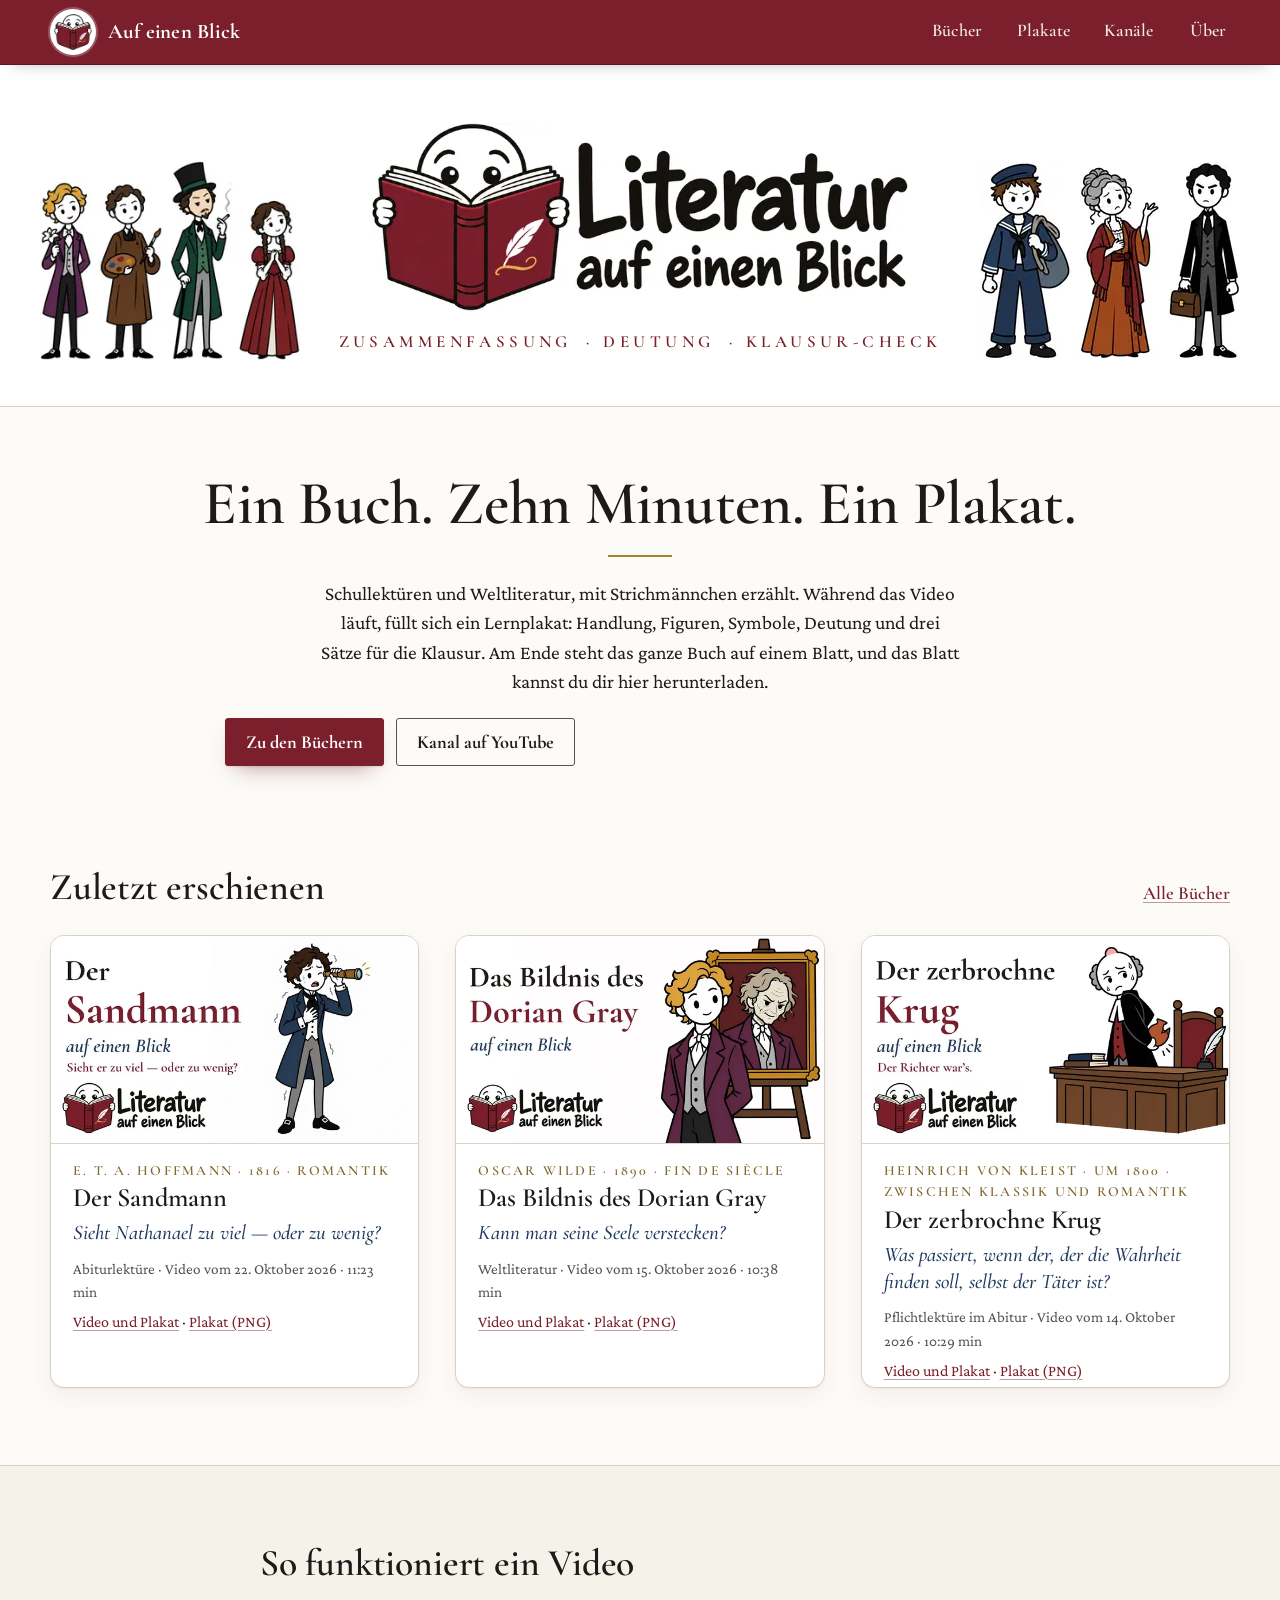
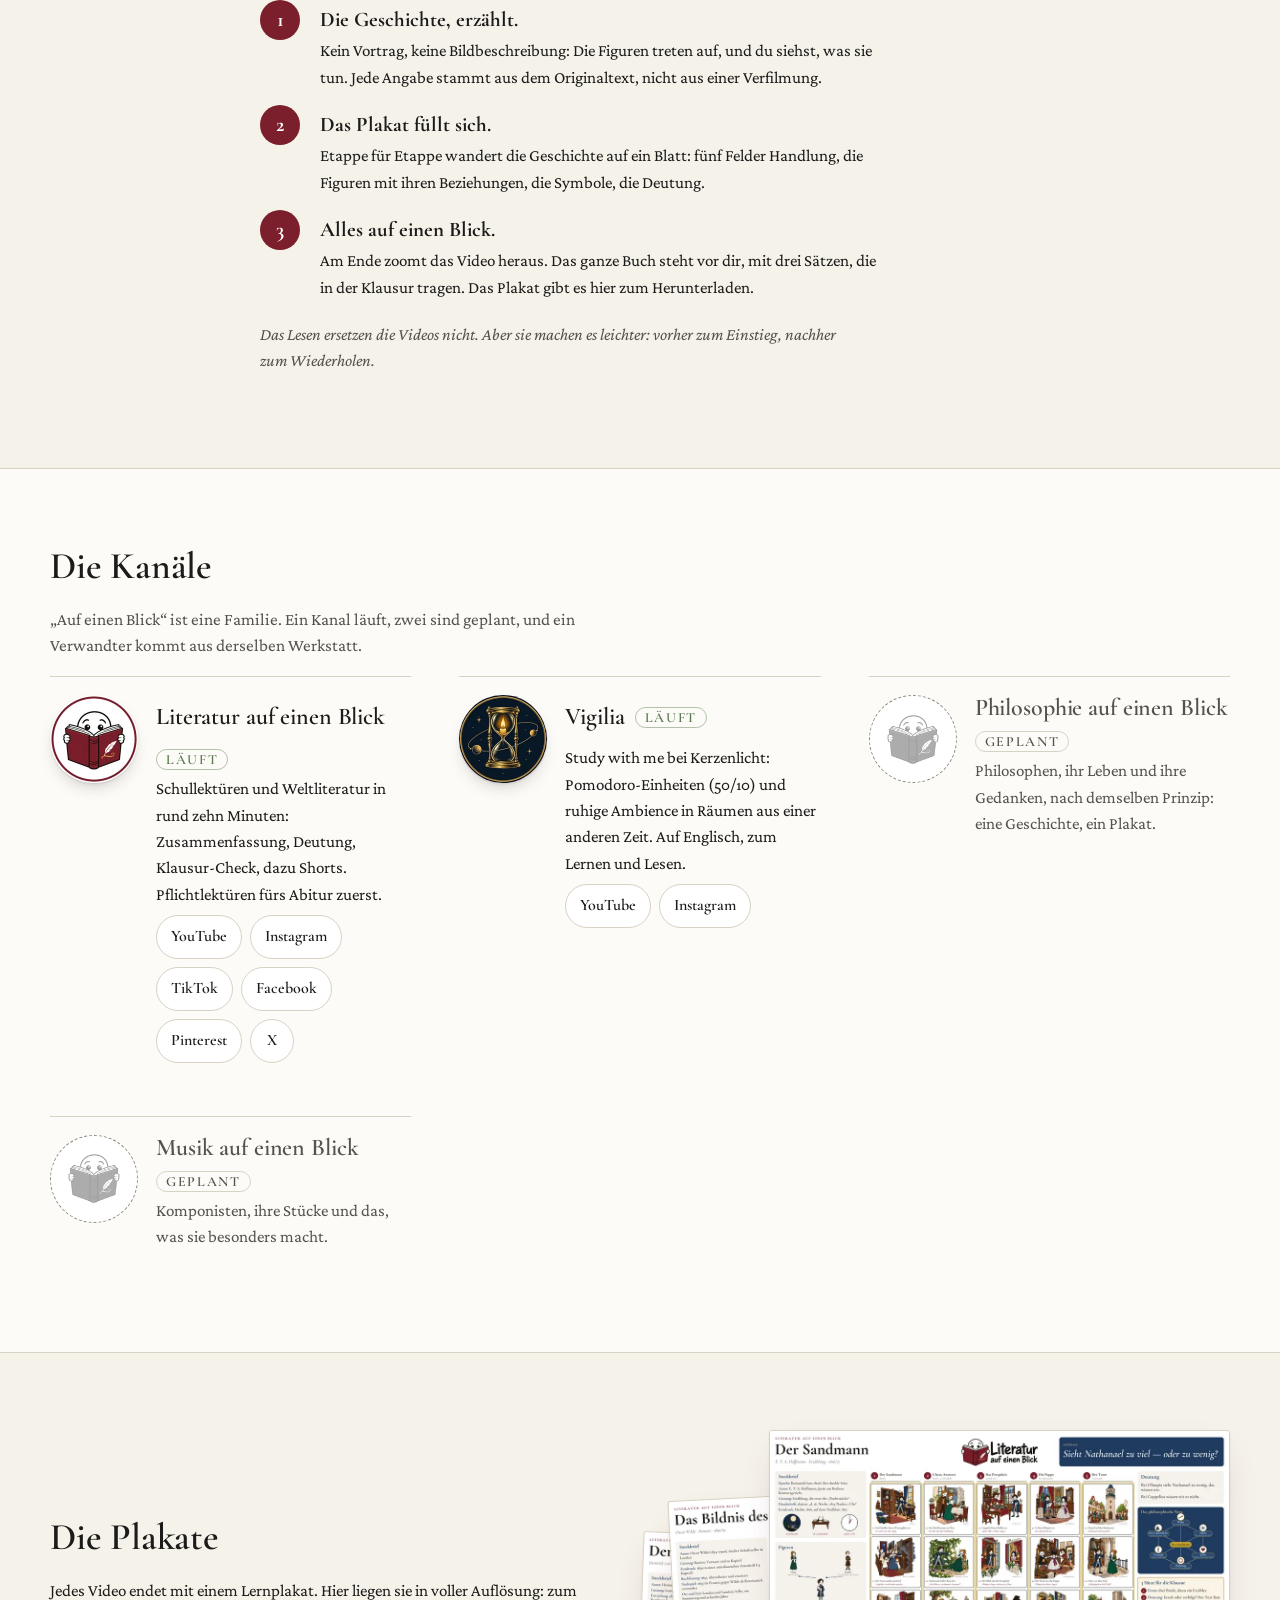
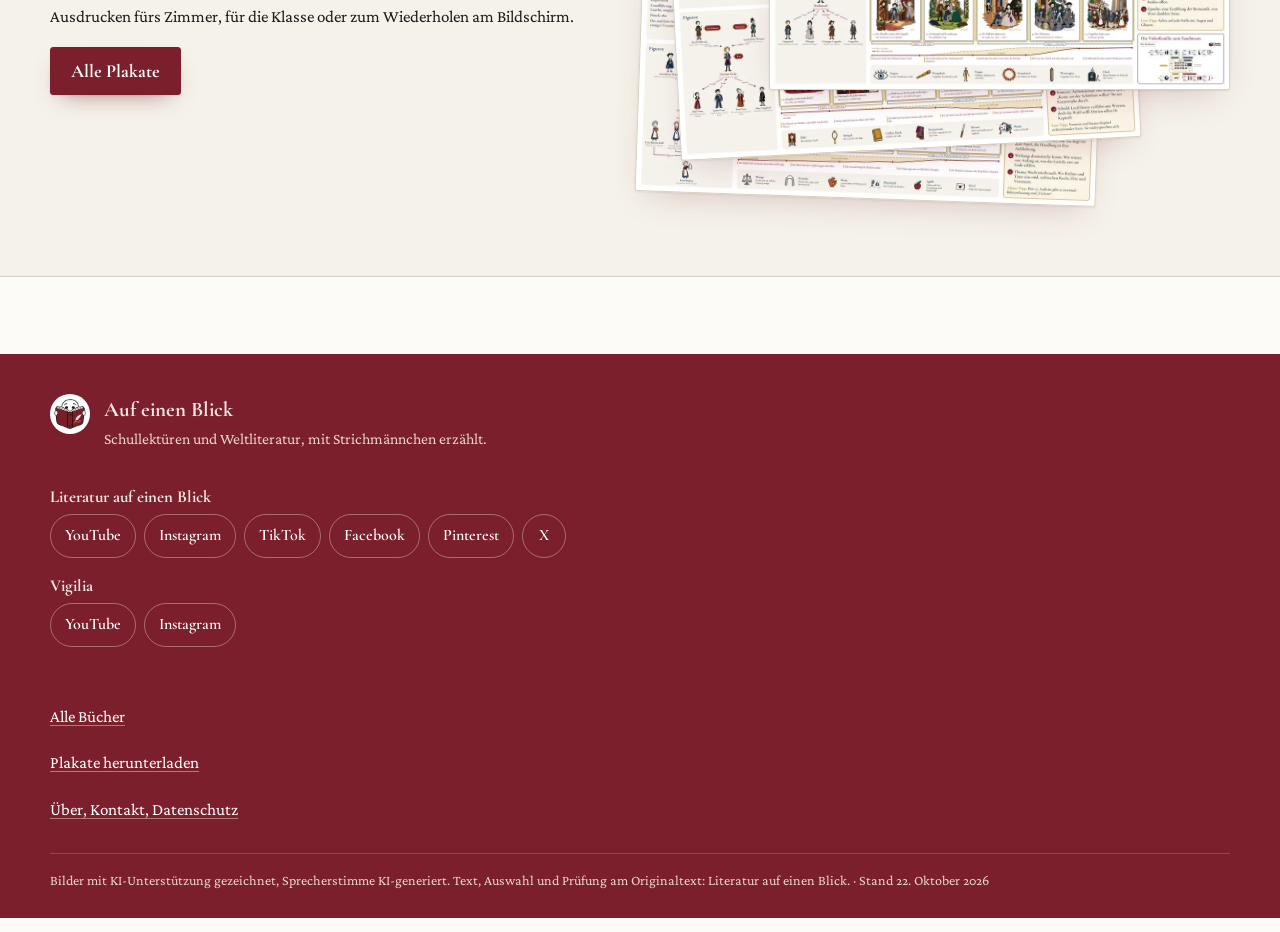
==== index.html @ 92797b98 "Website aktualisiert 28.10.2026 Co-Authored-By: Claude Opus 5.5 <noreply@anthropic.com>" ====
<!doctype html>
<html lang="de">
<head>
<meta charset="utf-8">
<meta name="viewport" content="width=device-width, initial-scale=1">
<title>Auf einen Blick · Schullektüren und Weltliteratur in zehn Minuten</title>
<meta name="description" content="Schullektüren und Weltliteratur in zehn Minuten verstanden: Videos mit Strichmännchen, am Ende ein Lernplakat zum Herunterladen. Literatur auf einen Blick, Vigilia und weitere Kanäle.">
<meta name="color-scheme" content="light">
<meta name="theme-color" content="#7A1F2B">
<meta name="google-site-verification" content="dYZ2hgxdLOQ-NdaXoD5eYEGdxpUDi4HKj_KnLI_vL98">
<meta name="p:domain_verify" content="3f7eaf046e3f26bb8e0d4d03ab0df8d9">
<link rel="canonical" href="https://aufeinenblick-kanal.de/">
<meta property="og:url" content="https://aufeinenblick-kanal.de/">
<meta property="og:type" content="website">
<meta property="og:site_name" content="Auf einen Blick">
<meta property="og:title" content="Auf einen Blick · Schullektüren und Weltliteratur in zehn Minuten">
<meta property="og:description" content="Schullektüren und Weltliteratur in zehn Minuten verstanden: Videos mit Strichmännchen, am Ende ein Lernplakat zum Herunterladen. Literatur auf einen Blick, Vigilia und weitere Kanäle.">
<meta property="og:image" content="https://aufeinenblick-kanal.de/medien/logo.png">
<meta property="og:image:width" content="1200">
<meta property="og:image:height" content="421">
<meta property="og:image:alt" content="Das Zeichen von „Auf einen Blick“">
<meta property="og:locale" content="de_DE">
<meta name="twitter:card" content="summary_large_image">
<link rel="icon" type="image/png" sizes="32x32" href="medien/favicon-32.png">
<link rel="icon" type="image/png" sizes="192x192" href="medien/favicon-192.png">
<link rel="apple-touch-icon" href="medien/apple-touch-icon.png">
<link rel="preload" href="schriften/CormorantGaramond-600.woff" as="font" type="font/woff" crossorigin>
<link rel="preload" href="schriften/CrimsonPro-Regular.woff" as="font" type="font/woff" crossorigin>
<link rel="stylesheet" href="stil.css?v=e8e331c3">
<script type="application/ld+json">{"@context":"https://schema.org","@graph":[{"@type":"Organization","@id":"https://aufeinenblick-kanal.de/#organisation","name":"Auf einen Blick","alternateName":["Literatur auf einen Blick","Vigilia"],"url":"https://aufeinenblick-kanal.de/","logo":{"@type":"ImageObject","url":"https://aufeinenblick-kanal.de/medien/logo.png"},"email":"lordquirinus@gmail.com","sameAs":["https://www.youtube.com/@literaturaufeinenblick","https://www.instagram.com/literaturaufeinenblick/","https://www.tiktok.com/@literaturaufeinenblick","https://www.facebook.com/profile.php?id=61595866234250","https://de.pinterest.com/literaturaufeinenblick/","https://x.com/LitAufEinBlick","https://www.youtube.com/@vigiliastudy","https://www.instagram.com/vigilia_ambience/"]},{"@type":"WebSite","@id":"https://aufeinenblick-kanal.de/#website","url":"https://aufeinenblick-kanal.de/","name":"Auf einen Blick","inLanguage":"de","publisher":{"@id":"https://aufeinenblick-kanal.de/#organisation"}}]}</script>
</head>
<body>
<a class="sprung" href="#inhalt">Zum Inhalt</a>
<header class="kopf">
  <div class="rahmen kopf-innen">
    <a class="marke" href="index.html" aria-label="Auf einen Blick – Startseite">
      <picture><source type="image/webp" srcset="medien/gucker-92.webp"><img src="medien/gucker-92.png" alt="" width="46" height="46"></picture>
      <span>Auf einen Blick</span>
    </a>
    <nav class="nav" aria-label="Hauptnavigation"><a href="literatur/">Bücher</a><a href="plakate/">Plakate</a><a href="index.html#kanaele">Kanäle</a><a href="ueber/">Über</a></nav>
  </div>
</header>
<main id="inhalt">

<section class="held">
  <div class="held-buehne">
    <picture><source type="image/webp" srcset="medien/held-figuren-links-300.webp 300w, medien/held-figuren-links-600.webp 600w" sizes="(max-width: 900px) min(44vw, 200px), min(21vw, 300px)"><img class="held-figuren held-figuren-links" src="medien/held-figuren-links.jpg" alt="" width="707" height="540" loading="lazy" decoding="async" aria-hidden="true"></picture>
    <div class="held-marke">
      <picture><source type="image/webp" srcset="medien/held-logo-520.webp 520w, medien/held-logo-780.webp 780w, medien/held-logo-1040.webp 1040w" sizes="(max-width: 900px) min(calc(100vw - 48px), 440px), min(42vw, 540px)"><img class="held-logo" src="medien/held-logo.jpg" alt="Literatur auf einen Blick: das Zeichen des Kanals, eine Strichfigur hinter einem weinroten Buch, daneben der Schriftzug" width="1200" height="421" fetchpriority="high"></picture>
      <p class="held-leiste"><span>Zusammenfassung <i aria-hidden="true">·</i> Deutung</span> <i class="held-trenner" aria-hidden="true">·</i> <span>Klausur-Check</span></p>
    </div>
    <picture><source type="image/webp" srcset="medien/held-figuren-rechts-260.webp 260w, medien/held-figuren-rechts-520.webp 520w" sizes="(max-width: 900px) min(40vw, 200px), min(18vw, 260px)"><img class="held-figuren held-figuren-rechts" src="medien/held-figuren-rechts.jpg" alt="" width="617" height="468" loading="lazy" decoding="async" aria-hidden="true"></picture>
  </div>
</section>
<section class="held-text rahmen">
  <h1><span>Ein Buch.</span> <span>Zehn Minuten.</span> <span>Ein Plakat.</span></h1>
  <span class="goldlinie" aria-hidden="true"></span>
  <p class="vorspann">Schullektüren und Weltliteratur, mit Strichmännchen erzählt. Während das Video läuft, füllt sich ein Lernplakat: Handlung, Figuren, Symbole, Deutung und drei Sätze für die Klausur. Am Ende steht das ganze Buch auf einem Blatt, und das Blatt kannst du dir hier herunterladen.</p>
  <p class="knoepfe"><a class="knopf" href="literatur/">Zu den Büchern</a><a class="knopf zweit" href="https://www.youtube.com/@literaturaufeinenblick" rel="noopener">Kanal auf YouTube</a></p>
</section>

<section class="abschnitt rahmen" aria-labelledby="neu">
  <div class="abschnitt-kopf"><h2 id="neu">Zuletzt erschienen</h2><a class="mehr" href="literatur/">Alle Bücher</a></div>
  <ul class="werk-liste"><li class="werk-karte">
  <a href="literatur/der-sandmann/" class="werk-bild" tabindex="-1" aria-hidden="true"><picture><source type="image/webp" srcset="medien/der-sandmann/thumbnail-640.webp 640w, medien/der-sandmann/thumbnail-960.webp 960w, medien/der-sandmann/thumbnail-1280.webp 1280w" sizes="(max-width: 700px) calc(100vw - 32px), 360px"><img src="medien/der-sandmann/thumbnail-klein.jpg" alt="" width="640" height="360" loading="lazy" decoding="async"></picture></a>
  <div class="werk-text">
    <p class="werk-autor">E. T. A. Hoffmann · 1816 · Romantik</p>
    <h3><a href="literatur/der-sandmann/">Der Sandmann</a></h3>
    <p class="werk-frage">Sieht Nathanael zu viel — oder zu wenig?</p>
    <p class="werk-meta">Abiturlektüre · Video vom 22. Oktober 2026 · 11:23 min</p>
    <p class="werk-links"><a href="literatur/der-sandmann/">Video und Plakat</a> · <a href="medien/der-sandmann/plakat.png" download>Plakat (PNG)</a></p>
  </div>
</li><li class="werk-karte">
  <a href="literatur/das-bildnis-des-dorian-gray/" class="werk-bild" tabindex="-1" aria-hidden="true"><picture><source type="image/webp" srcset="medien/das-bildnis-des-dorian-gray/thumbnail-640.webp 640w, medien/das-bildnis-des-dorian-gray/thumbnail-960.webp 960w, medien/das-bildnis-des-dorian-gray/thumbnail-1280.webp 1280w" sizes="(max-width: 700px) calc(100vw - 32px), 360px"><img src="medien/das-bildnis-des-dorian-gray/thumbnail-klein.jpg" alt="" width="640" height="360" loading="lazy" decoding="async"></picture></a>
  <div class="werk-text">
    <p class="werk-autor">Oscar Wilde · 1890 · Fin de Siècle</p>
    <h3><a href="literatur/das-bildnis-des-dorian-gray/">Das Bildnis des Dorian Gray</a></h3>
    <p class="werk-frage">Kann man seine Seele verstecken?</p>
    <p class="werk-meta">Weltliteratur · Video vom 15. Oktober 2026 · 10:38 min</p>
    <p class="werk-links"><a href="literatur/das-bildnis-des-dorian-gray/">Video und Plakat</a> · <a href="medien/das-bildnis-des-dorian-gray/plakat.png" download>Plakat (PNG)</a></p>
  </div>
</li><li class="werk-karte">
  <a href="literatur/der-zerbrochne-krug/" class="werk-bild" tabindex="-1" aria-hidden="true"><picture><source type="image/webp" srcset="medien/der-zerbrochne-krug/thumbnail-640.webp 640w, medien/der-zerbrochne-krug/thumbnail-960.webp 960w, medien/der-zerbrochne-krug/thumbnail-1280.webp 1280w" sizes="(max-width: 700px) calc(100vw - 32px), 360px"><img src="medien/der-zerbrochne-krug/thumbnail-klein.jpg" alt="" width="640" height="360" loading="lazy" decoding="async"></picture></a>
  <div class="werk-text">
    <p class="werk-autor">Heinrich von Kleist · um 1800 · zwischen Klassik und Romantik</p>
    <h3><a href="literatur/der-zerbrochne-krug/">Der zerbrochne Krug</a></h3>
    <p class="werk-frage">Was passiert, wenn der, der die Wahrheit finden soll, selbst der Täter ist?</p>
    <p class="werk-meta">Pflichtlektüre im Abitur · Video vom 14. Oktober 2026 · 10:29 min</p>
    <p class="werk-links"><a href="literatur/der-zerbrochne-krug/">Video und Plakat</a> · <a href="medien/der-zerbrochne-krug/plakat.png" download>Plakat (PNG)</a></p>
  </div>
</li></ul>
</section>

<section class="abschnitt abschnitt-ton" aria-labelledby="so">
  <div class="rahmen schmal">
    <h2 id="so">So funktioniert ein Video</h2>
    <ol class="schritte">
      <li><strong>Die Geschichte, erzählt.</strong> Kein Vortrag, keine Bildbeschreibung: Die Figuren treten auf, und du siehst, was sie tun. Jede Angabe stammt aus dem Originaltext, nicht aus einer Verfilmung.</li>
      <li><strong>Das Plakat füllt sich.</strong> Etappe für Etappe wandert die Geschichte auf ein Blatt: fünf Felder Handlung, die Figuren mit ihren Beziehungen, die Symbole, die Deutung.</li>
      <li><strong>Alles auf einen Blick.</strong> Am Ende zoomt das Video heraus. Das ganze Buch steht vor dir, mit drei Sätzen, die in der Klausur tragen. Das Plakat gibt es hier zum Herunterladen.</li>
    </ol>
    <p class="randnotiz">Das Lesen ersetzen die Videos nicht. Aber sie machen es leichter: vorher zum Einstieg, nachher zum Wiederholen.</p>
  </div>
</section>

<section class="abschnitt rahmen" id="kanaele" aria-labelledby="kanaele-h">
  <h2 id="kanaele-h">Die Kanäle</h2>
  <p class="vorspann klein">„Auf einen Blick“ ist eine Familie. Ein Kanal läuft, zwei sind geplant, und ein Verwandter kommt aus derselben Werkstatt.</p>
  <ul class="kanal-liste">
    <li class="kanal">
      <picture><source type="image/webp" srcset="medien/literatur-profil-176.webp"><img src="medien/literatur-profil-176.png" alt="" width="88" height="88" loading="lazy" decoding="async"></picture>
      <div>
        <h3><a href="literatur/">Literatur auf einen Blick</a> <span class="status laeuft">läuft</span></h3>
        <p>Schullektüren und Weltliteratur in rund zehn Minuten: Zusammenfassung, Deutung, Klausur-Check, dazu Shorts. Pflichtlektüren fürs Abitur zuerst.</p>
        <p class="sozial"><a href="https://www.youtube.com/@literaturaufeinenblick" rel="noopener">YouTube</a><a href="https://www.instagram.com/literaturaufeinenblick/" rel="noopener">Instagram</a><a href="https://www.tiktok.com/@literaturaufeinenblick" rel="noopener">TikTok</a><a href="https://www.facebook.com/profile.php?id=61595866234250" rel="noopener">Facebook</a><a href="https://de.pinterest.com/literaturaufeinenblick/" rel="noopener">Pinterest</a><a href="https://x.com/LitAufEinBlick" rel="noopener">X</a></p>
      </div>
    </li>
    <li class="kanal">
      <picture><source type="image/webp" srcset="medien/vigilia-profil-176.webp"><img src="medien/vigilia-profil-176.png" alt="" width="88" height="88" loading="lazy" decoding="async"></picture>
      <div>
        <h3><a href="https://www.youtube.com/@vigiliastudy" rel="noopener">Vigilia</a> <span class="status laeuft">läuft</span></h3>
        <p>Study with me bei Kerzenlicht: Pomodoro-Einheiten (50/10) und ruhige Ambience in Räumen aus einer anderen Zeit. Auf Englisch, zum Lernen und Lesen.</p>
        <p class="sozial"><a href="https://www.youtube.com/@vigiliastudy" rel="noopener">YouTube</a><a href="https://www.instagram.com/vigilia_ambience/" rel="noopener">Instagram</a></p>
      </div>
    </li>
    <li class="kanal geplant">
      <span class="platzhalter" aria-hidden="true"><picture><source type="image/webp" srcset="medien/gucker-92.webp"><img src="medien/gucker-92.png" alt="" width="88" height="88" loading="lazy" decoding="async"></picture></span>
      <div>
        <h3>Philosophie auf einen Blick <span class="status">geplant</span></h3>
        <p>Philosophen, ihr Leben und ihre Gedanken, nach demselben Prinzip: eine Geschichte, ein Plakat.</p>
      </div>
    </li>
    <li class="kanal geplant">
      <span class="platzhalter" aria-hidden="true"><picture><source type="image/webp" srcset="medien/gucker-92.webp"><img src="medien/gucker-92.png" alt="" width="88" height="88" loading="lazy" decoding="async"></picture></span>
      <div>
        <h3>Musik auf einen Blick <span class="status">geplant</span></h3>
        <p>Komponisten, ihre Stücke und das, was sie besonders macht.</p>
      </div>
    </li>
  </ul>
</section>

<section class="abschnitt abschnitt-ton" aria-labelledby="plakate-h">
  <div class="rahmen plakat-teaser">
    <div>
      <h2 id="plakate-h">Die Plakate</h2>
      <p>Jedes Video endet mit einem Lernplakat. Hier liegen sie in voller Auflösung: zum Ausdrucken fürs Zimmer, für die Klasse oder zum Wiederholen am Bildschirm.</p>
      <p><a class="knopf" href="plakate/">Alle Plakate</a></p>
    </div>
    <a href="plakate/" class="plakat-stapel" aria-hidden="true" tabindex="-1"><picture><source type="image/webp" srcset="medien/der-sandmann/plakat-960.webp 960w, medien/der-sandmann/plakat-1400.webp 1400w, medien/der-sandmann/plakat-2000.webp 2000w" sizes="(max-width: 900px) 70vw, 440px"><img src="medien/der-sandmann/plakat-klein.jpg" alt="" width="960" height="540" loading="lazy" decoding="async"></picture><picture><source type="image/webp" srcset="medien/das-bildnis-des-dorian-gray/plakat-960.webp 960w, medien/das-bildnis-des-dorian-gray/plakat-1400.webp 1400w, medien/das-bildnis-des-dorian-gray/plakat-2000.webp 2000w" sizes="(max-width: 900px) 70vw, 440px"><img src="medien/das-bildnis-des-dorian-gray/plakat-klein.jpg" alt="" width="960" height="540" loading="lazy" decoding="async"></picture><picture><source type="image/webp" srcset="medien/der-zerbrochne-krug/plakat-960.webp 960w, medien/der-zerbrochne-krug/plakat-1400.webp 1400w, medien/der-zerbrochne-krug/plakat-2000.webp 2000w" sizes="(max-width: 900px) 70vw, 440px"><img src="medien/der-zerbrochne-krug/plakat-klein.jpg" alt="" width="960" height="540" loading="lazy" decoding="async"></picture></a>
  </div>
</section>

</main>
<footer class="fuss">
  <div class="rahmen fuss-innen">
    <div class="fuss-marke">
      <picture><source type="image/webp" srcset="medien/gucker-92.webp"><img src="medien/gucker-92.png" alt="" width="40" height="40" loading="lazy" decoding="async"></picture>
      <div><strong>Auf einen Blick</strong><br><span>Schullektüren und Weltliteratur, mit Strichmännchen erzählt.</span></div>
    </div>
    <div class="fuss-sozial">
      <p class="fuss-titel">Literatur auf einen Blick</p><p class="sozial hell"><a href="https://www.youtube.com/@literaturaufeinenblick" rel="noopener">YouTube</a><a href="https://www.instagram.com/literaturaufeinenblick/" rel="noopener">Instagram</a><a href="https://www.tiktok.com/@literaturaufeinenblick" rel="noopener">TikTok</a><a href="https://www.facebook.com/profile.php?id=61595866234250" rel="noopener">Facebook</a><a href="https://de.pinterest.com/literaturaufeinenblick/" rel="noopener">Pinterest</a><a href="https://x.com/LitAufEinBlick" rel="noopener">X</a></p>
      <p class="fuss-titel">Vigilia</p><p class="sozial hell"><a href="https://www.youtube.com/@vigiliastudy" rel="noopener">YouTube</a><a href="https://www.instagram.com/vigilia_ambience/" rel="noopener">Instagram</a></p>
    </div>
    <ul class="fuss-links">
      <li><a href="literatur/">Alle Bücher</a></li>
      <li><a href="plakate/">Plakate herunterladen</a></li>
      <li><a href="ueber/">Über, Kontakt, Datenschutz</a></li>
    </ul>
  </div>
  <p class="rahmen fuss-zeile">Bilder mit KI-Unterstützung gezeichnet, Sprecherstimme KI-generiert. Text, Auswahl und Prüfung am Originaltext: Literatur auf einen Blick. · Stand 22. Oktober 2026</p>
</footer>
<script src="seite.js?v=51c5c749" defer></script>
</body>
</html>
---- stil.css ----
/* Auf einen Blick — Stylesheet
   Farbtoken „Regnum“ (00 Designsystem C+L §2) + Markenfarben der Kanalfamilie.
   Handwerk: Kicker in gesperrten Versalien über dem Titel, EINE kurze Goldlinie je Seite,
   keine Vollrahmen, Weißbühne wie auf den Plakaten. Hell, bewusst ohne Dunkelmodus. */

@font-face{font-family:"Cormorant";src:url("schriften/CormorantGaramond-500.woff") format("woff");font-weight:500;font-style:normal;font-display:swap}
@font-face{font-family:"Cormorant";src:url("schriften/CormorantGaramond-600.woff") format("woff");font-weight:600;font-style:normal;font-display:swap}
@font-face{font-family:"Cormorant";src:url("schriften/CormorantGaramond-700.woff") format("woff");font-weight:700;font-style:normal;font-display:swap}
@font-face{font-family:"Cormorant";src:url("schriften/CormorantGaramond-Italic-500.woff") format("woff");font-weight:500;font-style:italic;font-display:swap}
@font-face{font-family:"Cormorant";src:url("schriften/CormorantGaramond-Italic-600.woff") format("woff");font-weight:600;font-style:italic;font-display:swap}
@font-face{font-family:"Crimson";src:url("schriften/CrimsonPro-Regular.woff") format("woff");font-weight:400;font-style:normal;font-display:swap}
@font-face{font-family:"Crimson";src:url("schriften/CrimsonPro-Italic.woff") format("woff");font-weight:400;font-style:italic;font-display:swap}
@font-face{font-family:"Crimson";src:url("schriften/CrimsonPro-Bold.woff") format("woff");font-weight:700;font-style:normal;font-display:swap}

:root{
  --weiss:#FCFBF8; --altweiss:#F5F2EA; --papier:#FFFFFF;
  --tinte:#1C1B19; --tinte2:#55524C; --linie:#D8D2C4; --silber:#8E887C;
  --weinrot:#7A1F2B; --blutrot:#8A1220; --gold:#A6851F; --gold-hell:#C9A227; --navy:#1F3A5F; --gruen:#5A7A4D;
  /* Gold als Schrift: #A6851F erreicht auf Weiß nur 3,4:1. #80692D ist der Ursprungston aus dem Designsystem (§2, „aufgehellt aus 80692D“) und hält 5,1:1. */
  --gold-schrift:#80692D;
  --fuss-text:#F3E9E4; --fuss-leise:#E8D5CF;
  --display:"Cormorant","Cormorant Garamond",Garamond,"Times New Roman",serif;
  --text:"Crimson","Crimson Pro",Georgia,"Times New Roman",serif;
  --rahmen:1180px; --schmal:760px; --rand:clamp(16px,4vw,40px);
  --schatten:0 1px 2px rgba(28,27,25,.08),0 14px 34px -14px rgba(122,31,43,.25);
  --uebergang:220ms cubic-bezier(.2,.8,.2,1);
  /* Karten wie in der Lektüre-App (Radius 14, Schatten mit Weinrot-Hauch) */
  --r:14px;
  --karte-schatten:0 1px 2px rgba(28,27,25,.06),0 8px 22px rgba(138,18,32,.06);
  --karte-schatten-hoch:0 2px 4px rgba(28,27,25,.07),0 14px 30px rgba(138,18,32,.11);
}
*{box-sizing:border-box}
html{color-scheme:light;scroll-behavior:smooth;-webkit-text-size-adjust:100%}
[id]{scroll-margin-top:80px} /* Sprungziele nicht unter dem klebenden Kopf */
body{margin:0;background:var(--weiss);color:var(--tinte);font:400 1.0625rem/1.55 var(--text);font-feature-settings:"kern","liga","onum";}
img{max-width:100%;height:auto;display:block}
picture{display:block}
a{color:var(--weinrot);text-decoration:underline;text-decoration-thickness:1px;text-underline-offset:3px;text-decoration-color:color-mix(in srgb,var(--weinrot) 45%,transparent);transition:color var(--uebergang),text-decoration-color var(--uebergang)}
a:hover{color:var(--blutrot);text-decoration-color:var(--gold)}
::selection{background:color-mix(in srgb,var(--gold) 35%,white);color:var(--tinte)}
:focus-visible{outline:2px solid var(--gold);outline-offset:3px;border-radius:2px}
.sprung{position:absolute;left:-999px;top:8px;background:var(--weinrot);color:#fff;padding:8px 12px;z-index:50}
.sprung:focus{left:8px}

h1,h2,h3{font-family:var(--display);font-weight:600;line-height:1.08;margin:0;color:var(--tinte);text-wrap:balance;letter-spacing:-.005em}
h1{font-size:clamp(2.5rem,1.6rem + 4vw,4.6rem);font-weight:600}
h2{font-size:clamp(1.7rem,1.3rem + 1.4vw,2.35rem);margin:0 0 .55em}
h3{font-size:1.45rem}
p{margin:0 0 1em;max-width:70ch}
strong{font-weight:700}
small{font-size:.85em}

.rahmen{width:min(100% - 2*var(--rand),var(--rahmen));margin-inline:auto}
.rahmen.schmal,.schmal{width:min(100% - 2*var(--rand),var(--schmal))}
.abschnitt{padding:clamp(40px,6vw,84px) 0}
.abschnitt-ton{background:var(--altweiss);border-top:1px solid var(--linie);border-bottom:1px solid var(--linie)}
.abschnitt-ton + .abschnitt-ton{border-top:0}
.abschnitt-kopf{display:flex;align-items:baseline;justify-content:space-between;gap:20px;flex-wrap:wrap}
.abschnitt-kopf h2{margin-bottom:.3em}
.mehr{display:inline-flex;align-items:center;min-height:44px;font-family:var(--display);font-size:1.15rem;font-weight:600;white-space:nowrap}

/* Kicker, Goldlinie, Titelkopf — Handwerk des Designsystems */
.kicker{font-family:var(--display);font-weight:600;font-size:.875rem;letter-spacing:.24em;text-transform:uppercase;color:var(--weinrot);margin:0 0 .75rem}
.goldlinie{display:block;width:64px;height:2px;background:var(--gold);margin:1.1rem auto 1.4rem}
.goldlinie.links{margin-left:0}
.titelkopf{text-align:center;padding:clamp(40px,6vw,80px) 0 clamp(12px,2vw,24px)}
.titelkopf h1{max-width:18ch;margin-inline:auto}
.unterzeile{font-family:var(--display);font-style:italic;font-weight:500;font-size:clamp(1.25rem,1rem + 1vw,1.7rem);color:var(--tinte2);margin:.6em auto 0;max-width:40ch}
.vorspann{font-size:1.22rem;line-height:1.5;max-width:60ch}
.vorspann.klein{font-size:1.08rem;color:var(--tinte2)}
.randnotiz{font-style:italic;color:var(--tinte2);max-width:60ch}

/* Kopf */
/* Weinrotes Band wie die Lektüre-App; mit dem weinroten Fuß zusammen die „Banderole“ (Designsystem: rote Streifen oben und unten) */
.kopf{position:sticky;top:0;z-index:20;background:var(--weinrot);color:var(--fuss-text);border-bottom:1px solid #5E1721;box-shadow:0 6px 18px -12px rgba(28,27,25,.55)}
.kopf :focus-visible{outline-color:var(--gold-hell)}
.kopf-innen{display:flex;align-items:center;justify-content:space-between;gap:16px;min-height:64px}
.marke{flex:0 0 auto;min-width:46px;min-height:44px;display:flex;align-items:center;gap:12px;text-decoration:none;color:#fff;font-family:var(--display);font-weight:700;font-size:1.3rem;letter-spacing:.01em}
.marke img{width:46px;height:46px;object-fit:contain;background:#fff;border-radius:50%;padding:4px;box-shadow:0 0 0 2px rgba(255,255,255,.25)}
.marke:hover{color:#fff}
.nav{display:flex;gap:clamp(14px,2.4vw,32px)}
.nav a{display:inline-flex;align-items:center;justify-content:center;min-height:44px;min-width:44px;text-decoration:none;color:var(--fuss-text);font-family:var(--display);font-weight:600;font-size:1.12rem;padding:0 2px;border-bottom:2px solid transparent;transition:color var(--uebergang),border-color var(--uebergang)}
.nav a:hover{color:#fff;border-color:var(--gold-hell)}
.nav a[aria-current="page"]{color:#fff;border-color:var(--gold-hell)}

/* Held (Startseite) */
/* Wie das Kanalbanner: weiße Bühne, Schriftzug G-10 mittig, darunter die gesperrte Leiste in Weinrot,
   links vier, rechts drei Dorian-Figuren auf gemeinsamer Fußlinie. Darunter Claim und Knöpfe, mittig. */
.held{background:var(--papier);border-bottom:1px solid var(--linie)}
.held-buehne{width:min(100% - 2*var(--rand),1320px);margin-inline:auto;display:grid;grid-template-columns:minmax(0,1fr) auto minmax(0,1fr);align-items:end;gap:clamp(16px,3vw,48px);padding:clamp(28px,4.5vw,60px) 0 clamp(24px,3.6vw,48px)}
.held-buehne picture{display:block}
.held-marke{text-align:center;padding-bottom:4px}
.held-logo{width:min(42vw,540px);height:auto;margin-inline:auto}
.held-leiste{font-family:var(--display);font-weight:600;font-size:clamp(.875rem,.7rem + .45vw,1.08rem);letter-spacing:.26em;text-transform:uppercase;color:var(--weinrot);margin:clamp(10px,1.4vw,18px) auto 0;max-width:none;white-space:nowrap}
.held-leiste i{font-style:normal;margin:0 .35em;letter-spacing:0}
.held-leiste span{white-space:nowrap}
.held-figuren{height:clamp(120px,15.5vw,212px);width:auto;max-width:100%;object-fit:contain}
.held-buehne > picture:first-child .held-figuren{margin-left:auto}
.held-buehne > picture:last-child .held-figuren{margin-right:auto}
.held-text{text-align:center;padding:clamp(36px,5vw,64px) 0 clamp(8px,2vw,24px)}
.held-text h1{font-size:clamp(2.3rem,1.6rem + 2.8vw,3.9rem);max-width:none}
.held-text h1 span{white-space:nowrap}
.held-text .vorspann{margin:0 auto;max-width:58ch}
.held-text .knoepfe{justify-content:center}
.knoepfe{display:flex;gap:12px;flex-wrap:wrap;margin:1.4rem 0 0}
.knopf{display:inline-flex;flex-direction:column;align-items:flex-start;gap:2px;background:var(--weinrot);color:#fff;text-decoration:none;font-family:var(--display);font-weight:700;font-size:1.15rem;line-height:1.15;padding:12px 20px;border:1px solid var(--weinrot);border-radius:3px;min-height:48px;justify-content:center;box-shadow:0 1px 2px rgba(28,27,25,.1),0 10px 24px -12px rgba(122,31,43,.6);transition:transform var(--uebergang),box-shadow var(--uebergang),background var(--uebergang)}
.knopf:hover{background:var(--blutrot);color:#fff;transform:translateY(-1px);box-shadow:0 2px 4px rgba(28,27,25,.1),0 14px 28px -12px rgba(122,31,43,.7)}
.knopf small{font-family:var(--text);font-weight:400;font-size:.875rem;opacity:.9;letter-spacing:0}
.knopf.zweit{background:transparent;color:var(--tinte);border-color:var(--tinte2);box-shadow:none}
.knopf.zweit:hover{background:var(--papier);border-color:var(--tinte);color:var(--tinte)}
.knopf.zweit small{color:var(--tinte2);opacity:1}

/* Werk-Liste (Karten als Zeitungsspalten, nicht als gleichförmige Kacheln) */
.werk-liste{list-style:none;margin:16px 0 0;padding:0;display:grid;grid-template-columns:repeat(auto-fit,minmax(min(300px,100%),1fr));gap:clamp(20px,3vw,40px) clamp(20px,3vw,36px)}
.werk-liste.gross{grid-template-columns:1fr;gap:clamp(18px,2.4vw,28px)}
/* Karten wie in der Lektüre-App: weiße Karte, Haarlinie, weicher weinroter Schatten, Bild bündig oben */
.werk-karte{display:flex;flex-direction:column;gap:0;background:var(--papier);border:1px solid var(--linie);border-radius:var(--r);box-shadow:var(--karte-schatten);overflow:hidden;transition:box-shadow var(--uebergang),transform var(--uebergang)}
.werk-karte:hover{box-shadow:var(--karte-schatten-hoch);transform:translateY(-2px)}
.werk-text{padding:16px clamp(16px,2vw,22px) 4px}
.werk-liste.gross .werk-karte{flex-direction:row;align-items:center;gap:0}
.werk-liste.gross .werk-bild{flex:0 0 min(46%,480px);align-self:stretch}
.werk-liste.gross .werk-bild picture,.werk-liste.gross .werk-bild img{height:100%;object-fit:cover}
.werk-liste.gross .werk-text{padding:20px clamp(18px,3vw,36px)}
.werk-bild{display:block;overflow:hidden;background:var(--papier);border-bottom:1px solid var(--linie)}
.werk-liste.gross .werk-bild{border-bottom:0;border-right:1px solid var(--linie)}
.werk-bild img{transition:transform 600ms cubic-bezier(.2,.8,.2,1)}
.werk-bild:hover img{transform:scale(1.025)}
.werk-text :is(h2,h3){font-size:1.65rem;margin:.1em 0 .25em}
.werk-liste.gross .werk-text :is(h2,h3){font-size:2.1rem}
.werk-text :is(h2,h3) a{text-decoration:none;color:var(--tinte)}
.werk-text :is(h2,h3) a:hover{color:var(--weinrot)}
.werk-autor{font-family:var(--display);font-weight:600;font-size:.875rem;letter-spacing:.16em;text-transform:uppercase;color:var(--gold-schrift);margin:0}
.werk-frage{font-family:var(--display);font-style:italic;font-size:1.3rem;line-height:1.3;color:var(--navy);margin:0 0 .5em}
.werk-meta{font-size:.95rem;color:var(--tinte2);margin:0 0 .4em}
.werk-links{margin:0;font-size:1rem}
/* Textlinks in Karten: Polster vergrößert die Tippfläche auf 44 px, ohne die Zeile zu verschieben */
.werk-links a,.weiter a{padding-block:13px}

/* Schritte */
.schritte{counter-reset:s;list-style:none;margin:8px 0 1.2em;padding:0;display:grid;gap:18px}
.schritte li{position:relative;padding-left:60px;max-width:62ch}
.schritte li::before{counter-increment:s;content:counter(s);position:absolute;left:0;top:-4px;width:40px;height:40px;border-radius:50%;background:var(--weinrot);color:#fff;font-family:var(--display);font-weight:700;font-size:1.3rem;display:grid;place-items:center}
.schritte strong{font-family:var(--display);font-size:1.3rem;font-weight:700;display:block;margin-bottom:.1em}

/* Kanäle */
.kanal-liste{list-style:none;margin:10px 0 0;padding:0;display:grid;grid-template-columns:repeat(auto-fit,minmax(min(320px,100%),1fr));gap:28px 48px}
.kanal{display:flex;gap:18px;align-items:flex-start;padding:18px 0;border-top:1px solid var(--linie)}
.kanal > picture,.kanal .platzhalter{flex:0 0 88px}
.kanal > div{min-width:0}
.kanal img,.kanal .platzhalter{width:88px;height:88px;border-radius:50%;object-fit:cover;box-shadow:0 1px 2px rgba(28,27,25,.1),0 8px 18px -8px rgba(28,27,25,.3)}
.kanal .platzhalter{display:grid;place-items:center;background:var(--papier);border:1px dashed var(--silber);box-shadow:none}
/* Geplante Kanäle: das Zeichen des Dachs, ausgegraut — kein Ersatzsymbol, bis sie ein eigenes Logo haben */
.kanal .platzhalter img{width:52px;height:52px;border-radius:0;box-shadow:none;object-fit:contain;filter:grayscale(1);opacity:.4}
.kanal h3{font-size:1.5rem;margin:0 0 .25em;display:flex;align-items:center;gap:10px;flex-wrap:wrap}
.kanal h3 a{display:inline-flex;align-items:center;min-height:44px;text-decoration:none;color:var(--tinte)}
.kanal h3 a:hover{color:var(--weinrot)}
.kanal p{margin:0 0 .4em;max-width:52ch}
.kanal.geplant p,.kanal.geplant h3{color:var(--tinte2)}
.status{font-family:var(--display);font-weight:600;font-size:.875rem;letter-spacing:.12em;text-transform:uppercase;color:var(--tinte2);border:1px solid var(--linie);border-radius:999px;padding:2px 9px;vertical-align:middle}
.status.laeuft{color:var(--gruen);border-color:color-mix(in srgb,var(--gruen) 45%,transparent)}
.kanal-links{font-size:1rem}
.sozial{display:flex;flex-wrap:wrap;gap:8px;margin:.3em 0 .6em}
.sozial a{display:inline-flex;align-items:center;justify-content:center;min-height:44px;min-width:44px;padding:0 14px;border:1px solid var(--linie);border-radius:999px;background:var(--papier);text-decoration:none;color:var(--tinte);font-family:var(--display);font-weight:600;font-size:1rem;transition:border-color var(--uebergang),color var(--uebergang),transform var(--uebergang)}
.sozial a:hover{border-color:var(--weinrot);color:var(--weinrot);transform:translateY(-1px)}
.sozial.hell a{background:transparent;border-color:rgba(255,255,255,.35);color:#fff}
.sozial.hell a:hover{border-color:var(--gold-hell);color:#fff}
.fuss-sozial{grid-column:span 2}
.fuss-titel{font-family:var(--display);font-weight:700;font-size:1.05rem;margin:0 0 .2em;color:var(--fuss-text)}
.fuss-sozial .sozial{margin:0 0 .9em}
.lesen .sozial{margin:.2em 0 1em}

/* Plakat-Teaser */
.plakat-teaser{display:grid;grid-template-columns:minmax(0,1fr) minmax(0,1.1fr);gap:clamp(24px,4vw,56px);align-items:center}
.plakat-stapel{position:relative;display:block;aspect-ratio:16/10;text-decoration:none}
.plakat-stapel > picture{position:absolute;width:78%;transition:transform 500ms cubic-bezier(.2,.8,.2,1)}
.plakat-stapel img{width:100%;border-radius:3px;box-shadow:var(--schatten);border:1px solid var(--linie);transition:transform 500ms cubic-bezier(.2,.8,.2,1)}
.plakat-stapel > :nth-child(1){right:0;top:0;z-index:3}
.plakat-stapel > :nth-child(2){left:6%;top:16%;z-index:2;transform:rotate(-3deg)}
.plakat-stapel > :nth-child(3){left:0;bottom:0;z-index:1;transform:rotate(2deg)}
.plakat-stapel:hover > :nth-child(1){transform:translateY(-6px)}

/* Werkseite */
.werk .titelkopf{padding-bottom:0}
.leitfrage{background:var(--navy);color:#fff;font-family:var(--display);font-style:italic;font-weight:500;font-size:clamp(1.35rem,1.1rem + 1.2vw,1.9rem);line-height:1.3;padding:18px 26px 20px;margin:1.6rem auto 1.4rem;max-width:40ch;text-align:center;border-radius:3px;box-shadow:0 10px 30px -14px rgba(31,58,95,.7)}
.leitfrage span{display:block;font-style:normal;font-weight:600;font-size:.875rem;letter-spacing:.24em;text-transform:uppercase;color:var(--gold-hell);margin-bottom:.4em}
.kurz{font-size:1.2rem;text-align:center;max-width:56ch;margin:0 auto 1.6rem;color:var(--tinte)}
.video{margin:0 auto;max-width:980px}
.video-knopf{position:relative;display:block;width:100%;padding:0;border:0;background:var(--tinte);cursor:pointer;border-radius:4px;overflow:hidden;box-shadow:var(--schatten);aspect-ratio:16/9}
.video-knopf picture{height:100%}
.video-knopf img{width:100%;height:100%;object-fit:cover;transition:transform 700ms cubic-bezier(.2,.8,.2,1),opacity var(--uebergang)}
.video-knopf:hover img{transform:scale(1.02);opacity:.92}
.video-knopf .play{position:absolute;left:50%;top:50%;width:84px;height:84px;margin:-42px 0 0 -42px;border-radius:50%;background:var(--weinrot);color:#fff;display:grid;place-items:center;box-shadow:0 8px 24px -6px rgba(0,0,0,.5);transition:transform var(--uebergang),background var(--uebergang)}
.video-knopf .play svg{margin-left:4px;width:34px;height:34px}
.video-knopf:hover .play{transform:scale(1.06);background:var(--blutrot)}
.video-knopf .dauer{position:absolute;right:12px;bottom:12px;background:rgba(0,0,0,.72);color:#fff;font-family:var(--text);font-size:.9rem;padding:2px 8px;border-radius:3px;font-variant-numeric:tabular-nums}
.video iframe{display:block;width:100%;aspect-ratio:16/9;border:0;border-radius:4px;box-shadow:var(--schatten);background:#000}
.video figcaption{font-size:.92rem;color:var(--tinte2);margin:10px 0 0;text-align:center}

.plakat{display:grid;grid-template-columns:minmax(0,.9fr) minmax(0,1.3fr);gap:clamp(24px,4vw,60px);align-items:center}
.plakat-text .knoepfe{flex-direction:column;align-items:stretch;gap:10px;max-width:380px}
.plakat-bild{display:block;border:1px solid var(--linie);border-radius:3px;box-shadow:var(--schatten);background:var(--papier);overflow:hidden}
.plakat-bild img{transition:transform 700ms cubic-bezier(.2,.8,.2,1)}
.plakat-bild:hover img{transform:scale(1.015)}

.inhalt{display:grid;grid-template-columns:minmax(0,1.5fr) minmax(0,1fr);gap:clamp(28px,5vw,80px);align-items:start}
.inhalt h2{font-size:1.75rem;margin:1.8em 0 .5em}
.inhalt h2:first-child{margin-top:0}
.klausur{counter-reset:k;list-style:none;margin:0 0 1em;padding:0;display:grid;gap:12px}
.klausur li{position:relative;padding-left:44px;font-size:1.12rem;max-width:60ch}
.klausur li::before{counter-increment:k;content:counter(k);position:absolute;left:0;top:1px;width:30px;height:30px;border-radius:50%;background:var(--weinrot);color:#fff;font-family:var(--display);font-weight:700;display:grid;place-items:center;font-size:1.05rem}
.tipp{background:var(--papier);border:1px solid var(--linie);border-radius:10px;padding:12px 16px;max-width:60ch}
.zitat{font-family:var(--display);font-style:italic;font-size:1.4rem;line-height:1.35;color:var(--weinrot);margin:1em 0 1.4em;padding-left:18px;border-left:1px solid var(--linie);max-width:40ch}
.etappen{counter-reset:et;list-style:none;margin:0;padding:0;display:grid;gap:8px}
.etappen li{position:relative;padding-left:44px}
.etappen li::before{counter-increment:et;content:counter(et);position:absolute;left:0;top:1px;width:30px;height:30px;border-radius:50%;border:2px solid var(--weinrot);color:var(--weinrot);font-family:var(--display);font-weight:700;display:grid;place-items:center;font-size:1.05rem;background:var(--papier)}
.etappen strong,.paare strong{font-family:var(--display);font-size:1.25rem;font-weight:700;display:block;line-height:1.2}
.etappen span,.paare span{color:var(--tinte2)}
.paare{list-style:none;margin:0;padding:0;display:grid;grid-template-columns:repeat(auto-fill,minmax(min(220px,100%),1fr));gap:12px 24px}
.steckbrief{margin:0 0 .5em;display:grid;gap:8px}
.steckbrief div{display:grid;grid-template-columns:118px 1fr;gap:10px;padding-bottom:8px;border-bottom:1px solid var(--linie)}
.steckbrief dt{font-family:var(--display);font-weight:700;color:var(--weinrot);font-size:1.08rem}
.steckbrief dd{margin:0}
.spalte-rand h2{font-size:1.4rem;margin:1.6em 0 .5em}
.spalte-rand h2:first-child{margin-top:0}
.kapitel{list-style:none;margin:0;padding:0;columns:2;column-gap:20px;font-size:.98rem}
.kapitel li{break-inside:avoid}
.kapitel a{text-decoration:none;color:var(--tinte);display:flex;gap:10px;padding:10px 0}
.kapitel a:hover{color:var(--weinrot)}
.zeit{font-variant-numeric:tabular-nums;color:var(--gold-schrift);font-weight:700;min-width:38px;text-align:right}
.short{display:flex;gap:18px;align-items:flex-start;margin-top:2em;padding:18px;background:var(--papier);border:1px solid var(--linie);border-radius:var(--r);box-shadow:var(--karte-schatten)}
.short-bild{flex:0 0 110px;border-radius:6px;overflow:hidden;box-shadow:var(--schatten)}
.short h3{font-size:1.3rem;margin:0 0 .3em}
.short p{margin:0 0 .5em;font-size:1rem}
.hinweise{margin-top:1.6em;font-size:.95rem;color:var(--tinte2)}
.hinweise p{max-width:46ch}

/* Videofamilie */
.familienplakat{border:1px solid var(--linie);border-radius:3px;box-shadow:var(--schatten);margin:10px 0 28px;background:var(--papier)}
.aeste{display:grid;grid-template-columns:repeat(auto-fit,minmax(min(250px,100%),1fr));gap:26px 32px}
.ast ul{list-style:none;margin:0;padding:0;display:grid;gap:6px}
.ast li{display:grid;grid-template-columns:26px minmax(0,1fr) auto;grid-template-areas:"id titel bald" "id serie bald";column-gap:8px;align-items:baseline;padding:7px 0;border-bottom:1px solid var(--linie)}
.ast li strong{grid-area:titel;font-family:var(--display);font-size:1.12rem;font-weight:700;line-height:1.2}
.ast-id{grid-area:id;font-family:var(--display);font-weight:700;color:var(--tinte2);font-size:.9rem}
.ast-serie{grid-area:serie;font-size:.9rem;color:var(--tinte2)}
.ast .bald{grid-area:bald;align-self:center;font-size:.875rem;letter-spacing:.1em;text-transform:uppercase;color:var(--tinte2);font-family:var(--display);font-weight:600;white-space:nowrap}
.ast-marke{display:inline-block;font-family:var(--display);font-weight:700;font-size:.875rem;letter-spacing:.16em;text-transform:uppercase;color:#fff;padding:5px 12px;border-radius:999px;background:var(--weinrot)}
.ast-navy .ast-marke{background:var(--navy)}
.ast-gruen .ast-marke{background:var(--gruen)}
.ast-gold .ast-marke{background:var(--gold-schrift)}
.ast h3{margin:0 0 .3em}
.ast-satz{font-style:italic;color:var(--tinte2);margin:0 0 .6em;font-size:1rem}

/* Zeitleiste (Bücher-Seite): Goldpfad und Kreise wie das Familienplakat. Quer als SVG erst ab 1200 px (die
   SVG-Schrift skaliert mit), darunter dieselbe Zeitleiste senkrecht als Liste — Schrift bleibt ≥ 14 px. */
.zeitleiste{margin:8px 0 clamp(20px,3vw,36px);padding:0 0 clamp(20px,3vw,32px);border-bottom:1px solid var(--linie)}
.zeitleiste h2{margin-bottom:.2em}
.zl-legende{color:var(--tinte2);font-size:1rem;margin:0 0 1rem}
.zeitleiste .zeitleiste-quer{display:none;width:100%;height:auto;overflow:visible}
@media (min-width:1200px){.zeitleiste:not(.nur-hoch) .zeitleiste-quer{display:block}.zeitleiste:not(.nur-hoch) .zeitleiste-hoch{display:none}}
.zeitleiste-hoch{max-width:560px}
.zl-lauf{margin-left:8px;padding-left:26px;border-left:3px solid var(--gold)}
.zl-lauf ul{list-style:none;margin:0;padding:0}
.zl-ep{font-family:var(--display);font-style:italic;font-weight:500;font-size:1.15rem;color:var(--gold-schrift);margin:0;padding:10px 0 2px}
.zl-lauf li{position:relative;padding:8px 0}
.zl-lauf li::before{content:"";position:absolute;left:-35px;top:50%;width:15px;height:15px;margin-top:-7.5px;border-radius:50%;background:var(--gold);box-shadow:0 0 0 3px var(--weiss)}
.zl-lauf li.zl-offen::before{left:-34px;width:13px;height:13px;margin-top:-6.5px;background:var(--weiss);border:1.5px dashed var(--tinte2)}
.zl-da a{display:flex;gap:14px;align-items:center;text-decoration:none;color:var(--tinte)}
.zl-da picture{flex:0 0 120px}
.zl-da a > span{min-width:0}
.zl-da img{border-radius:3px;border:1px solid var(--linie)}
.zl-da a:hover strong{color:var(--weinrot)}
.zl-lauf strong{display:block;font-family:var(--display);font-weight:700;font-size:1.2rem;line-height:1.15}
.zl-offen strong{font-style:italic;font-weight:600;color:var(--tinte2)}
.zl-m{display:block;color:var(--tinte2);font-size:1rem}
.zl-bruch{height:26px;margin-left:-2px}
.zl-bruch svg{display:block}
.zl-bruch path{stroke:var(--gold);stroke-width:2.5;fill:none;stroke-linecap:round}
.zl-pfad{stroke:var(--gold);stroke-width:3;stroke-linecap:round}
.zl-bruch{stroke:var(--gold);stroke-width:2;fill:none;stroke-linecap:round}
.zl-grenze{stroke:var(--linie);stroke-width:1}
.zl-knoten{fill:var(--gold);stroke:var(--weiss);stroke-width:3}
.zl-knoten-bald{fill:var(--weiss);stroke:var(--tinte2);stroke-width:1.5;stroke-dasharray:3 2.5}
.zl-rahmen{fill:none;stroke:var(--linie);stroke-width:1}
.zl-epoche{font-family:var(--display);font-style:italic;font-weight:500;font-size:18px;fill:var(--gold-schrift)}
.zl-titel{font-family:var(--display);font-weight:700;font-size:19px;fill:var(--tinte)}
.zl-titel-bald{font-family:var(--display);font-style:italic;font-weight:600;font-size:18px;fill:var(--tinte2)}
.zl-meta{font-family:var(--text);font-size:16px;fill:var(--tinte2)}
.zl-stand{font-family:var(--display);font-weight:600;font-size:15px;letter-spacing:.12em;text-transform:uppercase;fill:var(--tinte2)}
.zeitleiste a:hover .zl-titel,.zeitleiste a:focus-visible .zl-titel{fill:var(--weinrot)}
.zeitleiste a:hover .zl-rahmen,.zeitleiste a:focus-visible .zl-rahmen{stroke:var(--weinrot);stroke-width:2}
.zeitleiste a{text-decoration:none}
.zeitleiste a:focus{outline:none}

/* Erschienene Äste als Karten mit ihrem Thumbnail */
.erschienen-h{font-size:1.35rem;margin:6px 0 14px}
.ast-karten{list-style:none;margin:0 0 32px;padding:0;display:grid;grid-template-columns:repeat(auto-fill,minmax(min(240px,100%),1fr));gap:24px 28px}
.ast-karte{display:flex;flex-direction:column;gap:4px}
.ast-karte-bild{margin-bottom:6px}
.ast-karte p{margin:0}
.ast-karte-bild{display:block;overflow:hidden;border-radius:10px;border:1px solid var(--linie);box-shadow:var(--karte-schatten);background:var(--papier)}
.ast-karte-bild img{transition:transform 600ms cubic-bezier(.2,.8,.2,1)}
.ast-karte-bild:hover img{transform:scale(1.03)}
.ast-karte h4{font-family:var(--display);font-weight:700;font-size:1.3rem;line-height:1.15;margin:0}
.ast-karte h4 a{text-decoration:none;color:var(--tinte);display:inline-block;padding-block:10px;min-height:44px}
.ast-karte h4 a:hover{color:var(--weinrot)}
.ast-karte-meta{font-size:.95rem;color:var(--tinte2)}

/* Bücher-Seite */
.bald-liste{list-style:none;margin:0 0 1em;padding:0;display:grid;grid-template-columns:repeat(auto-fit,minmax(min(220px,100%),1fr));gap:10px 24px}
.bald-liste li{padding:10px 0;border-bottom:1px solid var(--linie)}
.bald-liste strong{font-family:var(--display);font-size:1.25rem;font-weight:700;display:block}
.bald-liste span{color:var(--tinte2)}

/* Plakate-Seite */
.plakat-liste{list-style:none;margin:16px 0 0;padding:0;display:grid;gap:clamp(36px,5vw,64px)}
.plakat-gross{display:block;border:1px solid var(--linie);border-radius:3px;box-shadow:var(--schatten);background:var(--papier);overflow:hidden}
.plakat-karte img{transition:transform 700ms cubic-bezier(.2,.8,.2,1)}
.plakat-gross:hover img{transform:scale(1.012)}
.plakat-karte > div{display:flex;flex-wrap:wrap;align-items:baseline;gap:6px 24px;padding:14px 0 0}
.plakat-karte h2{font-size:1.7rem;flex-basis:100%;margin:0}
.plakat-karte .werk-autor{flex-basis:100%}

/* Lesen-Seite */
.lesen h2{margin-top:2em}
.lesen h3{font-size:1.2rem;margin:1.2em 0 .3em}
.weiter{padding:30px 0 10px;text-align:center}

/* Fuß */
/* Kein goldener Vollstreifen über dem Fuß: je Seite gibt es genau eine Goldlinie, die unter dem Titel (Designsystem §3) */
.fuss{margin-top:clamp(40px,6vw,80px);background:var(--weinrot);color:var(--fuss-text)}
.fuss a{color:#fff;text-decoration-color:rgba(255,255,255,.4)}
.fuss a:hover{color:#fff;text-decoration-color:var(--gold-hell)}
.fuss-innen{display:grid;grid-template-columns:1.2fr 1.8fr;gap:32px;padding:40px 0 20px}
.fuss-marke{display:flex;gap:14px;align-items:flex-start}
.fuss-marke picture{flex:0 0 40px}
.fuss-marke img{width:40px;height:40px;background:#fff;border-radius:50%;padding:4px;object-fit:contain}
.fuss-marke strong{font-family:var(--display);font-size:1.3rem}
.fuss-marke span{color:var(--fuss-leise);font-size:.98rem}
.fuss-links{list-style:none;margin:0;padding:0;display:grid;gap:0}
.fuss-links a{display:inline-block;padding:10px 0}
.fuss-zeile{font-size:.88rem;color:var(--fuss-leise);padding:0 0 26px;max-width:none;border-top:1px solid rgba(255,255,255,.18);padding-top:16px}

/* Handy und Tablet */
@media (max-width:900px){
  .plakat,.plakat-teaser,.inhalt{grid-template-columns:1fr}
  .plakat-bild{order:-1}
  .fuss-innen{grid-template-columns:1fr;gap:20px}
  .fuss-sozial{grid-column:auto}
}
@media (max-width:640px){
  body{font-size:1rem}
  .kopf-innen{min-height:56px}
  .marke span{display:none}
  .nav a{font-size:1.02rem}
  .werk-liste.gross .werk-karte{flex-direction:column}
  .werk-liste.gross .werk-bild{flex-basis:auto}
  .kapitel{columns:1}
  .kicker{letter-spacing:.16em}
  .steckbrief div{grid-template-columns:1fr}
  .short{flex-direction:row}
  .knopf{min-height:48px;width:100%}
  .leitfrage{text-align:left;padding:14px 18px 16px}
  .kurz{text-align:left}
  .video figcaption{text-align:left}
}
/* Handy: wie das Banner auf dem Handy zuerst Schriftzug und Leiste, die beiden Figurengruppen darunter nebeneinander */
@media (max-width:900px){
  .held-buehne{grid-template-columns:minmax(0,1fr) minmax(0,1fr);grid-template-areas:"marke marke" "links rechts";row-gap:22px;column-gap:14px;padding-top:24px}
  .held-marke{grid-area:marke}
  .held-buehne > picture:first-child{grid-area:links}
  .held-buehne > picture:last-child{grid-area:rechts}
  .held-logo{width:min(100%,440px)}
  /* Kein Trennpunkt am Zeilenende: am Handy zwei feste Zeilen, „Zusammenfassung · Deutung“ / „Klausur-Check“ */
  .held-leiste{display:flex;flex-direction:column;align-items:center;white-space:normal;letter-spacing:.12em;line-height:1.7}
  .held-leiste .held-trenner{display:none}
  .held-figuren{height:auto;width:100%;max-height:150px}
  .held-buehne > picture:first-child .held-figuren{margin-left:auto;margin-right:0}
  .held-buehne > picture:last-child .held-figuren{margin-right:auto;margin-left:0}
}
/* Tablet: Bühne gestapelt, die Leiste passt wieder in eine Zeile */
@media (min-width:600px) and (max-width:900px){
  .held-leiste{flex-direction:row;justify-content:center;letter-spacing:.2em}
  .held-leiste .held-trenner{display:inline}
}
@media (prefers-reduced-motion:reduce){
  *,*::before,*::after{transition:none!important;animation:none!important;scroll-behavior:auto!important}
}
@media print{
  .kopf,.fuss,.video figcaption,.knoepfe{display:none}
  body{background:#fff}
}
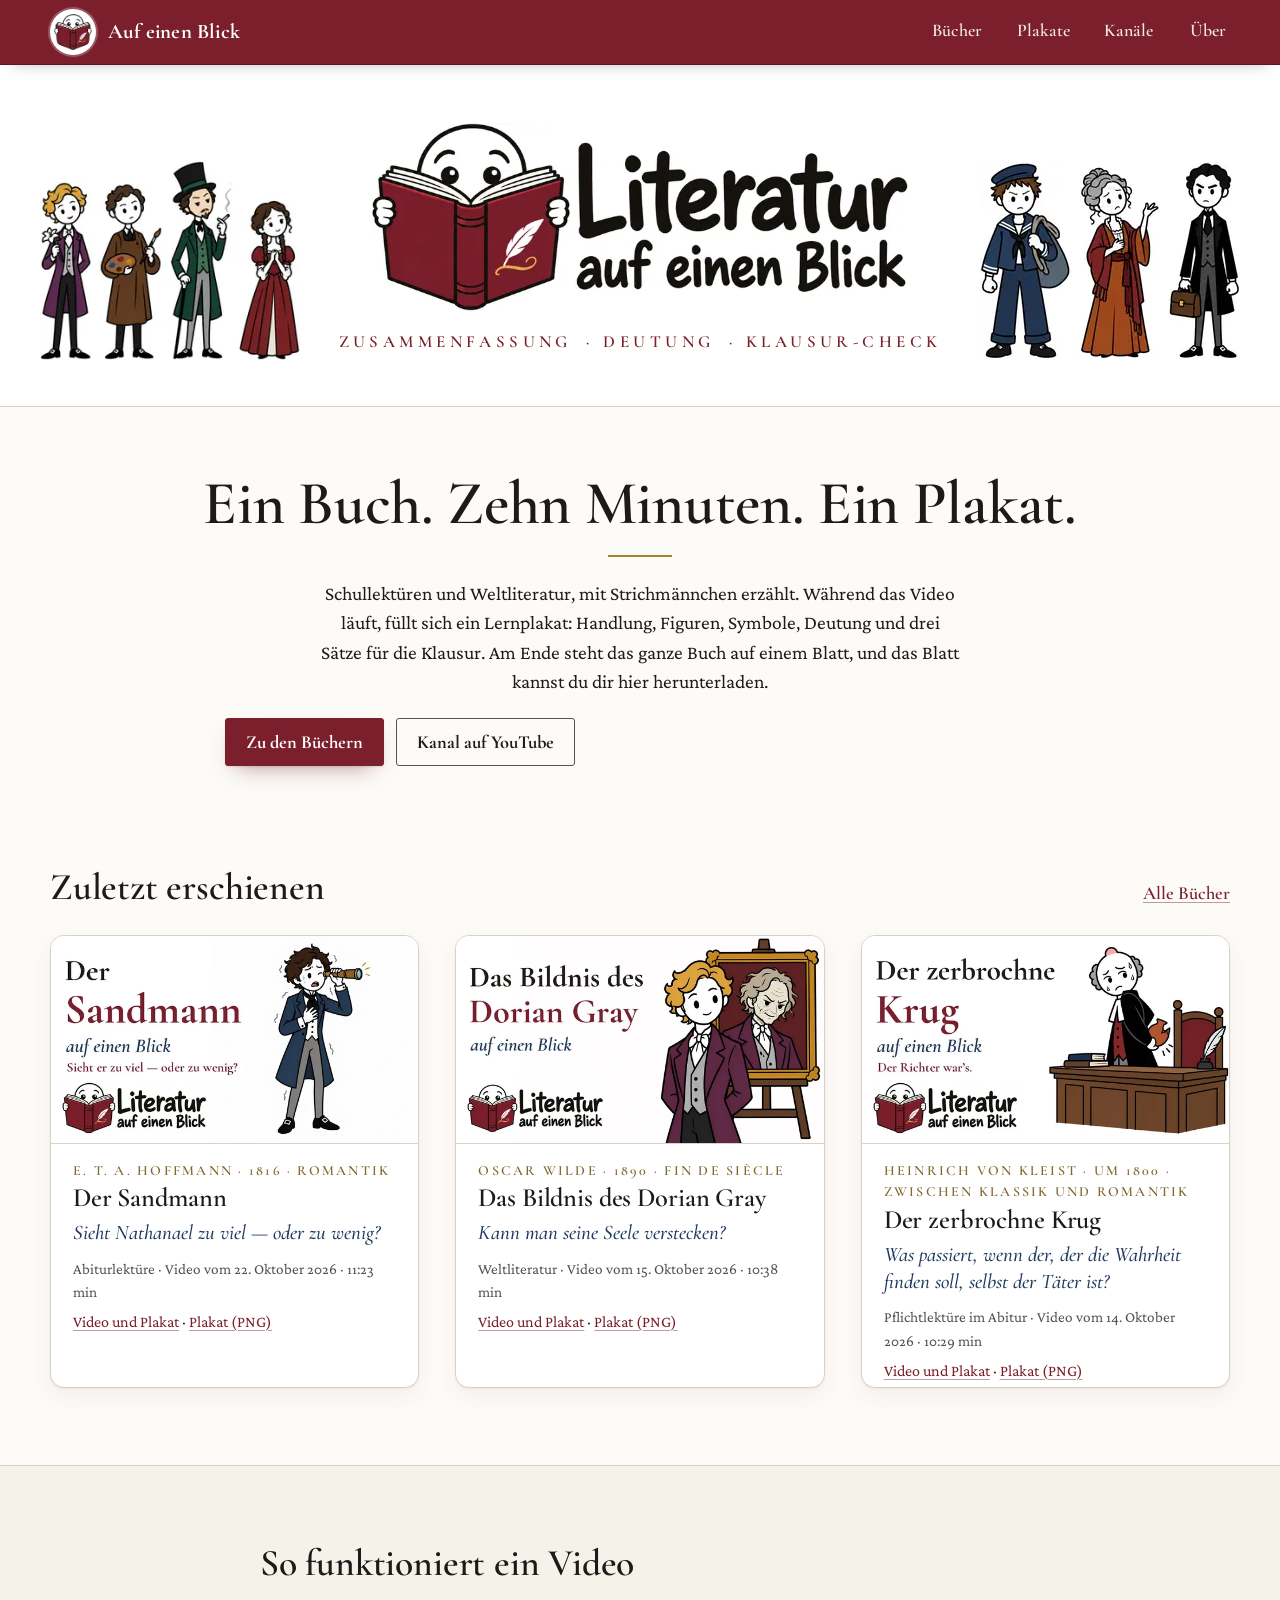
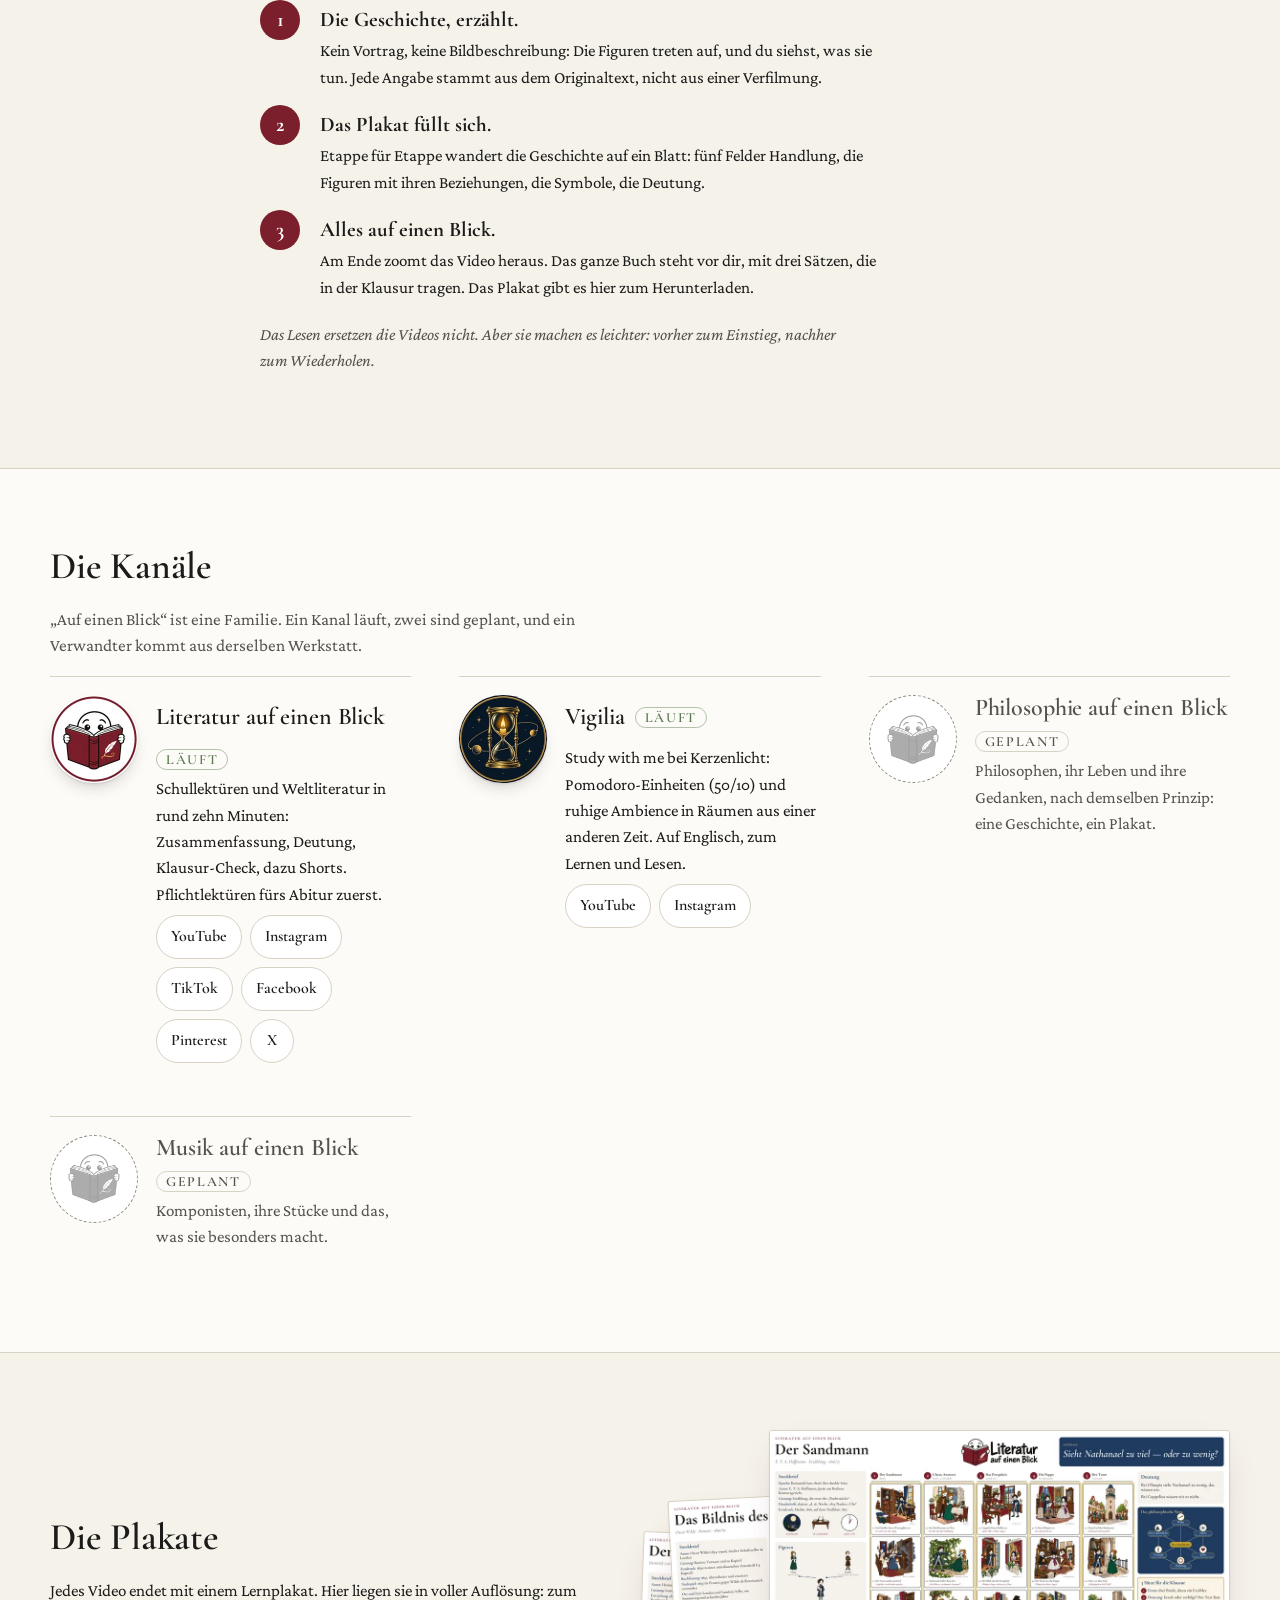
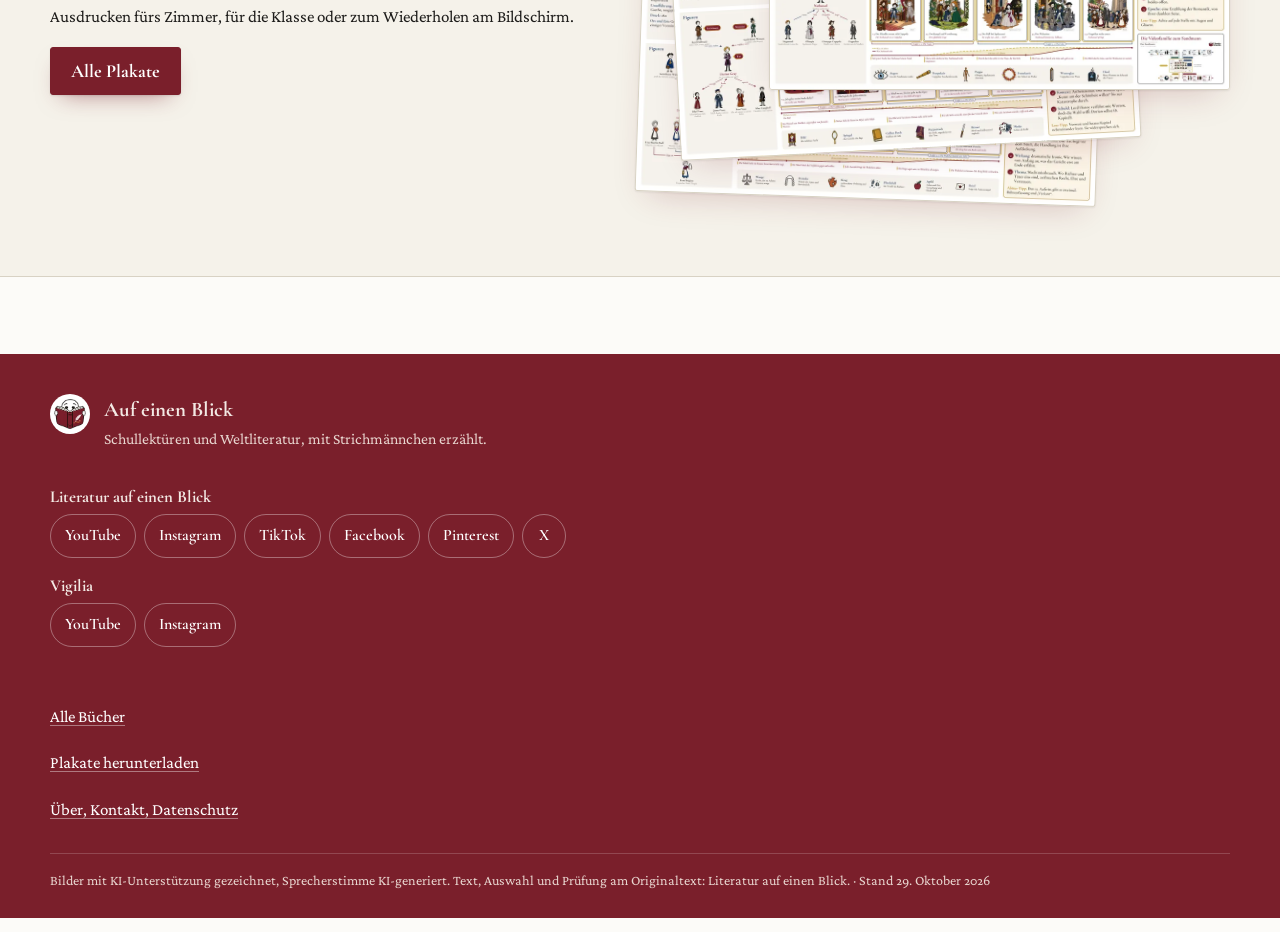
==== commit b6329d2f: "Website aktualisiert 29.10.2026 Co-Authored-By: Claude Fable 5.1 <noreply@anthropic.com>" ====
--- a/index.html
+++ b/index.html
@@ -168,7 +168,7 @@
       <li><a href="ueber/">Über, Kontakt, Datenschutz</a></li>
     </ul>
   </div>
-  <p class="rahmen fuss-zeile">Bilder mit KI-Unterstützung gezeichnet, Sprecherstimme KI-generiert. Text, Auswahl und Prüfung am Originaltext: Literatur auf einen Blick. · Stand 22. Oktober 2026</p>
+  <p class="rahmen fuss-zeile">Bilder mit KI-Unterstützung gezeichnet, Sprecherstimme KI-generiert. Text, Auswahl und Prüfung am Originaltext: Literatur auf einen Blick. · Stand 29. Oktober 2026</p>
 </footer>
 <script src="seite.js?v=51c5c749" defer></script>
 </body>
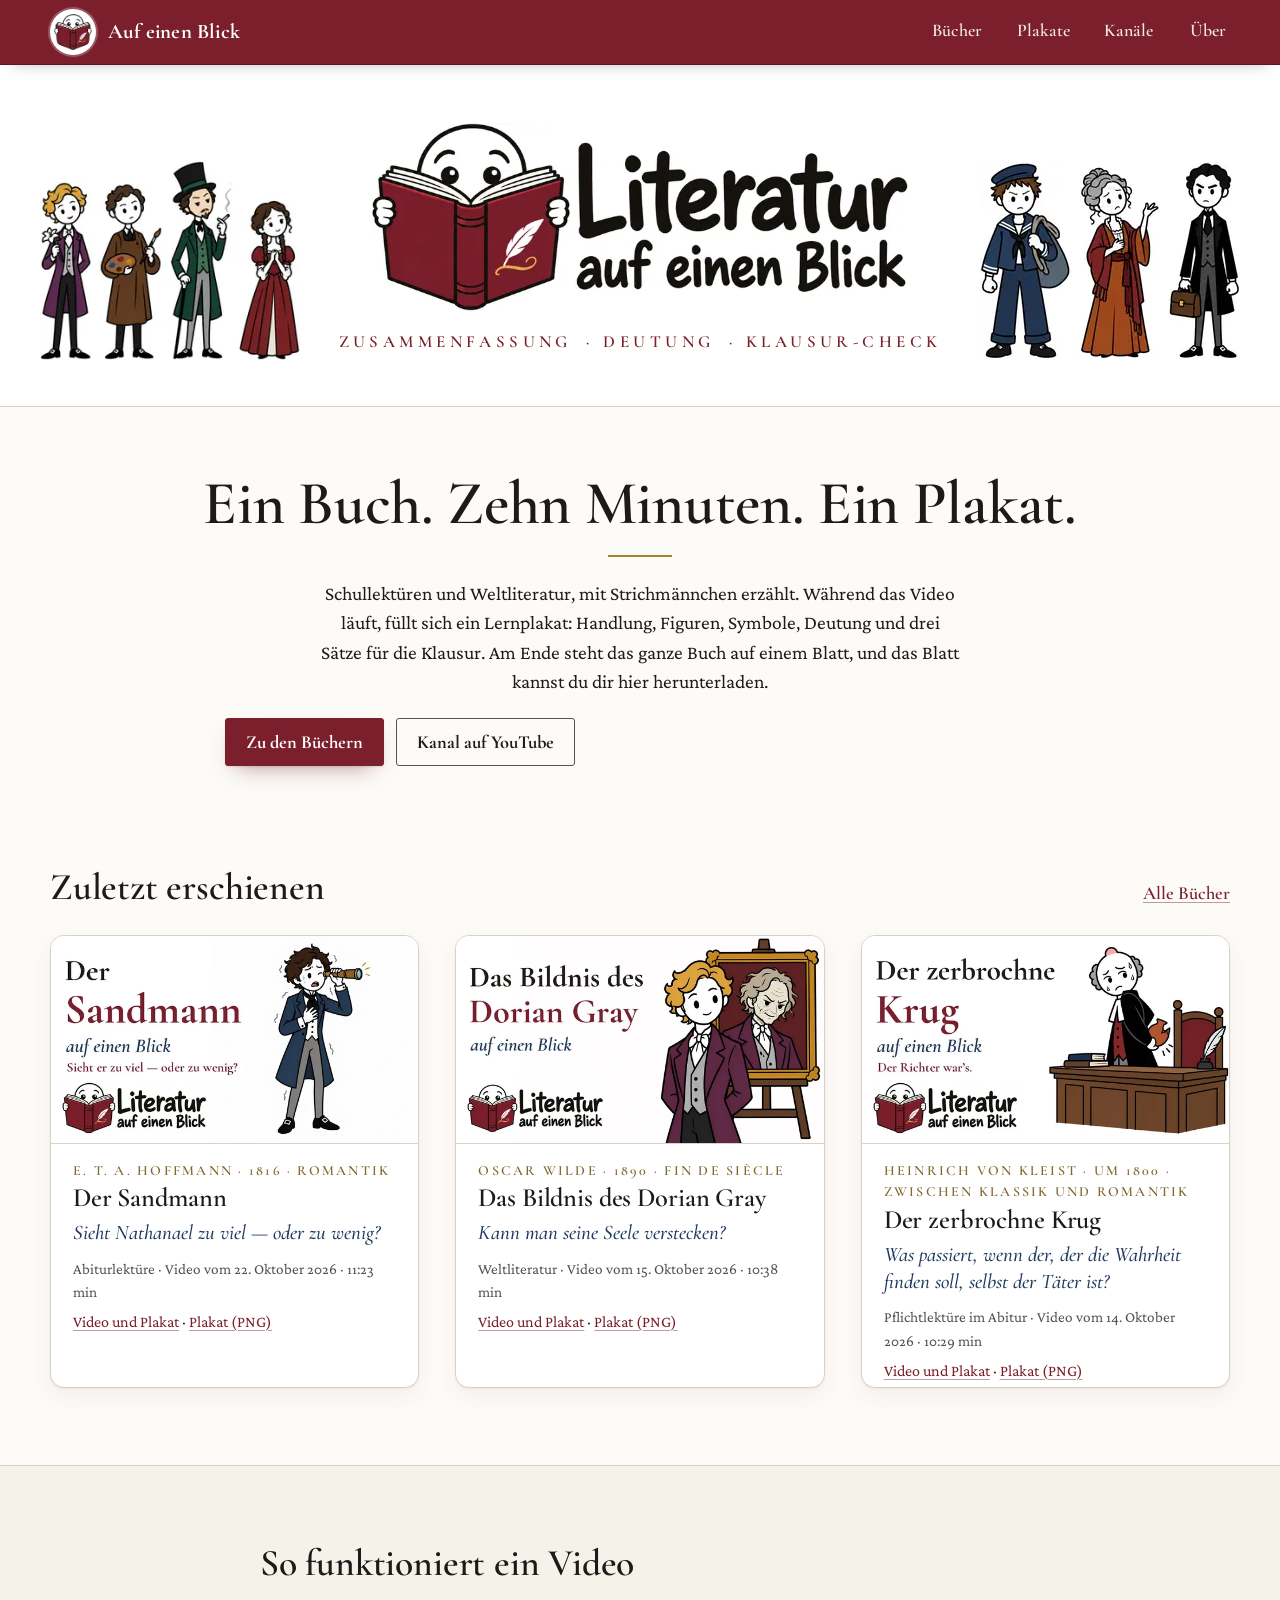
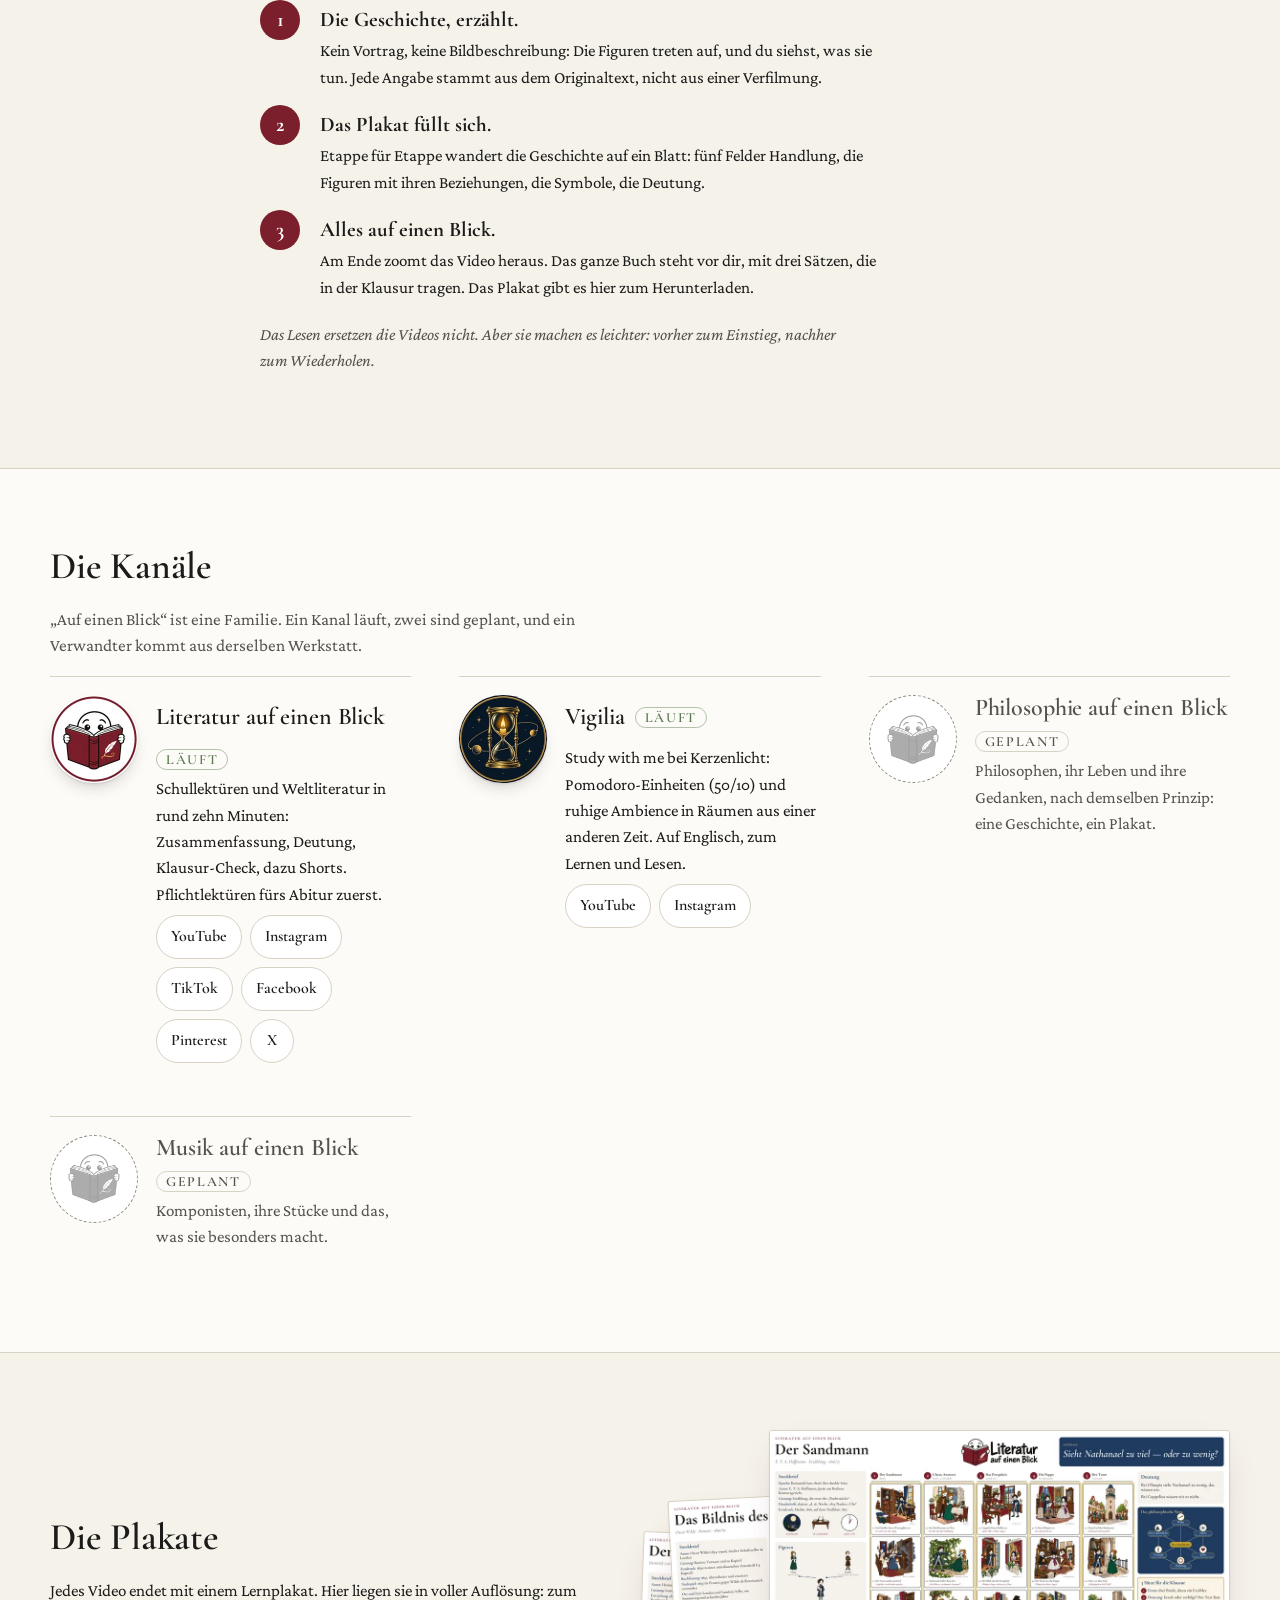
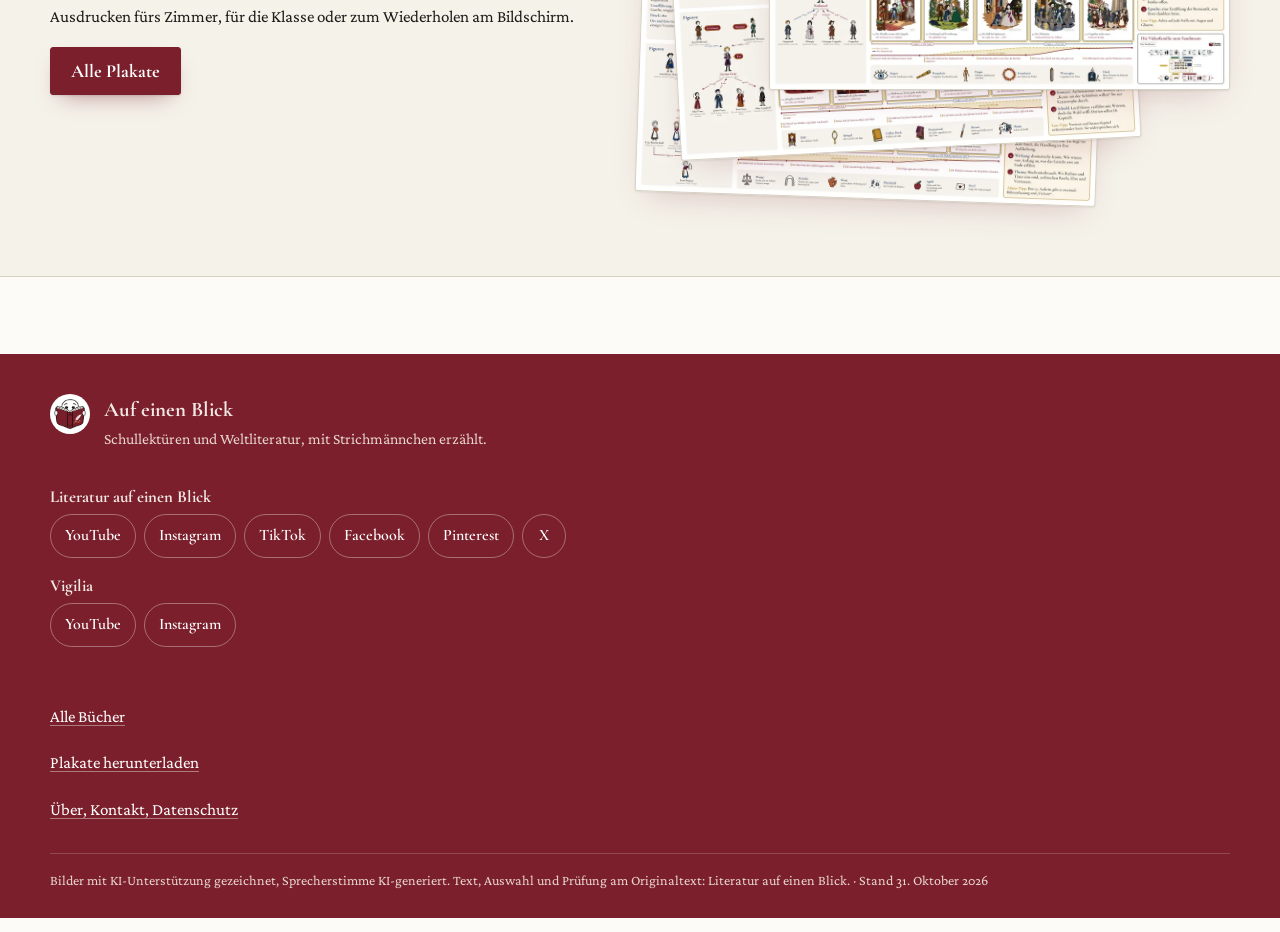
==== commit f11a218d: "Website aktualisiert 31.10.2026 Co-Authored-By: Claude Fable 5.1 <noreply@anthropic.com>" ====
--- a/index.html
+++ b/index.html
@@ -168,7 +168,7 @@
       <li><a href="ueber/">Über, Kontakt, Datenschutz</a></li>
     </ul>
   </div>
-  <p class="rahmen fuss-zeile">Bilder mit KI-Unterstützung gezeichnet, Sprecherstimme KI-generiert. Text, Auswahl und Prüfung am Originaltext: Literatur auf einen Blick. · Stand 29. Oktober 2026</p>
+  <p class="rahmen fuss-zeile">Bilder mit KI-Unterstützung gezeichnet, Sprecherstimme KI-generiert. Text, Auswahl und Prüfung am Originaltext: Literatur auf einen Blick. · Stand 31. Oktober 2026</p>
 </footer>
 <script src="seite.js?v=51c5c749" defer></script>
 </body>
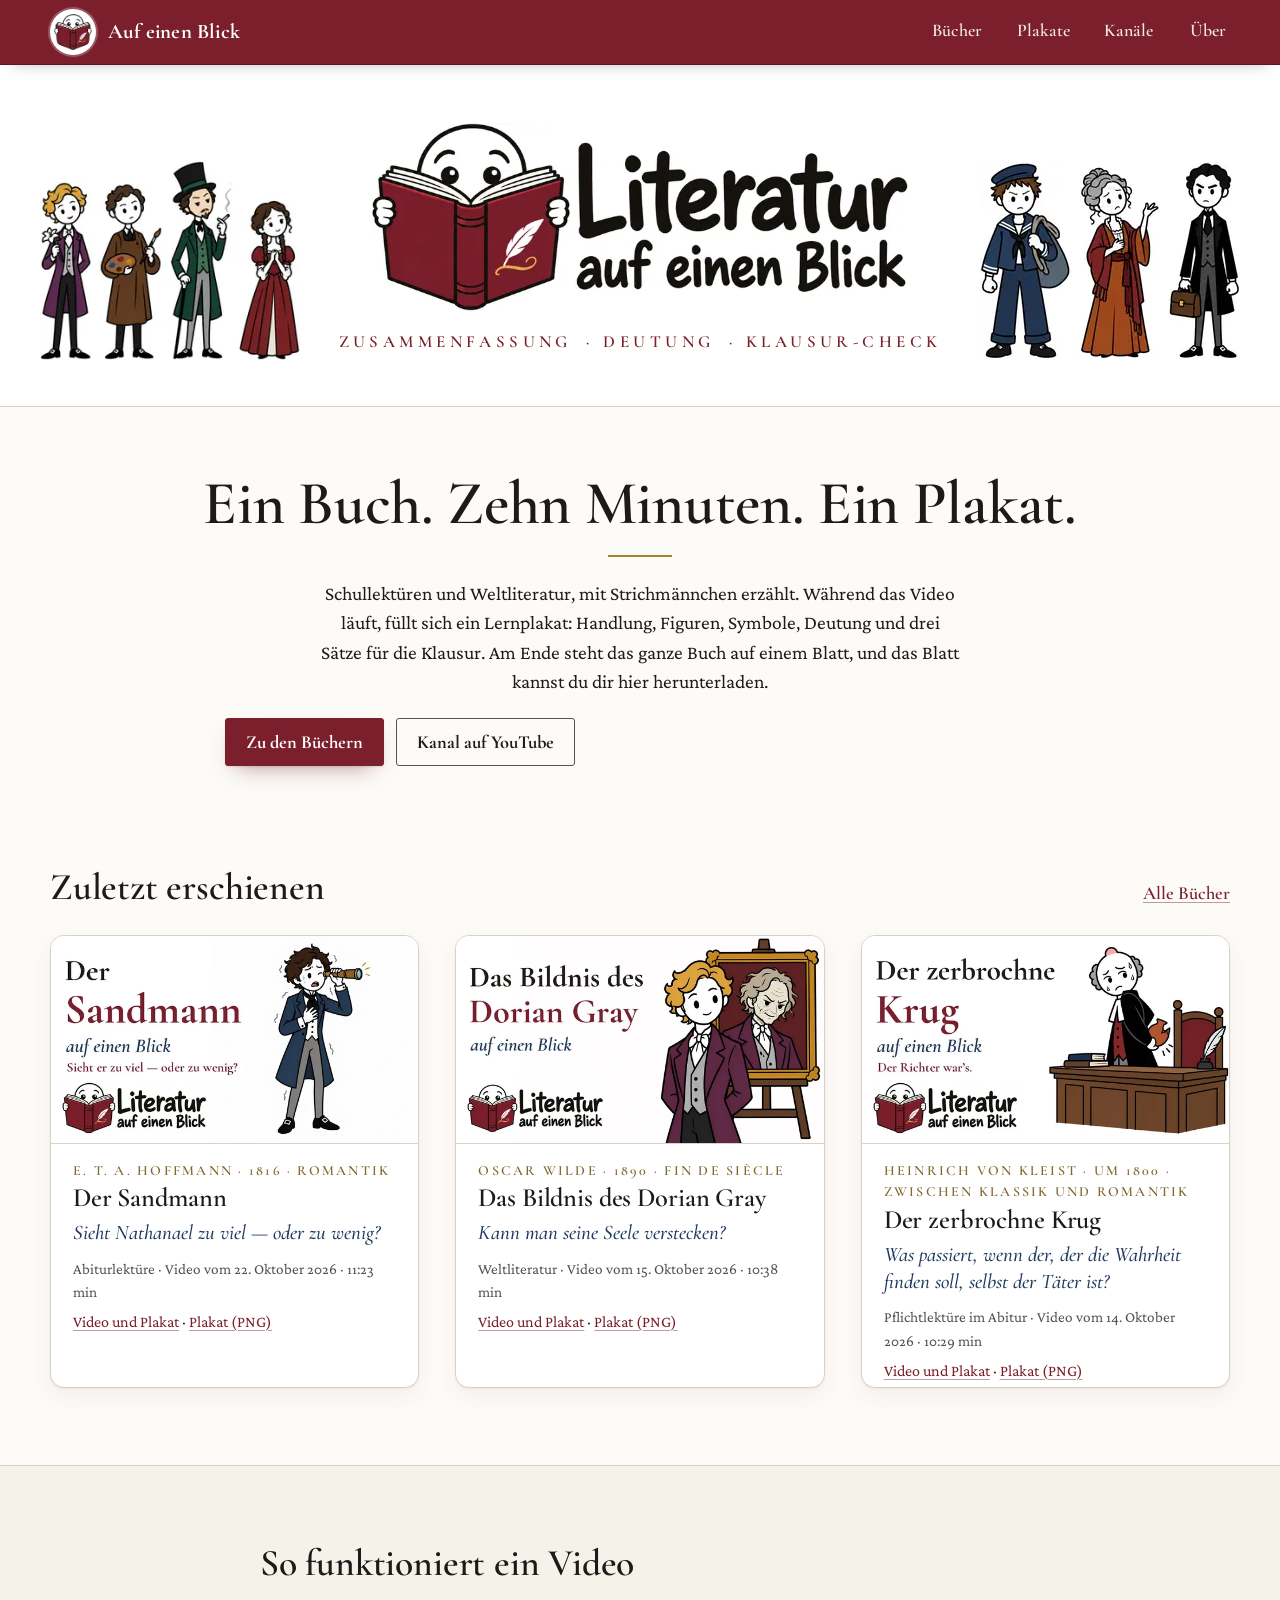
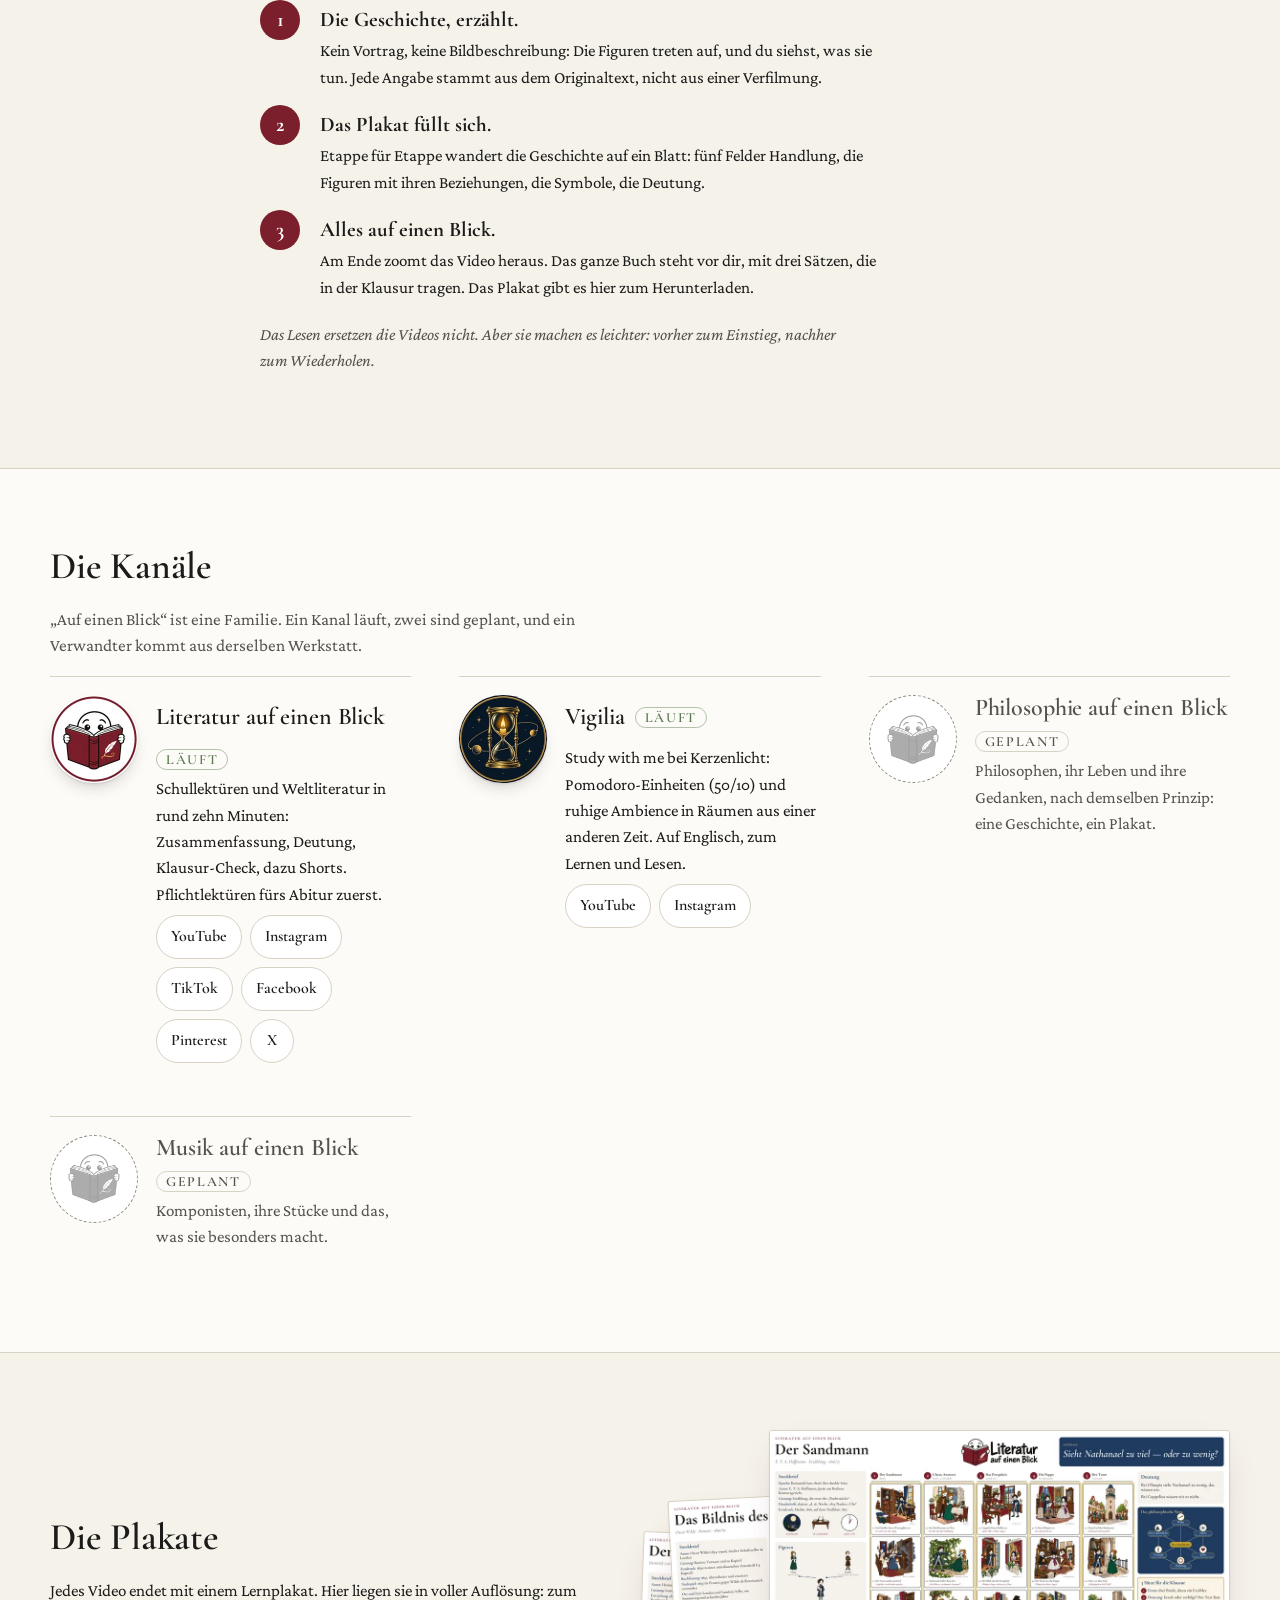
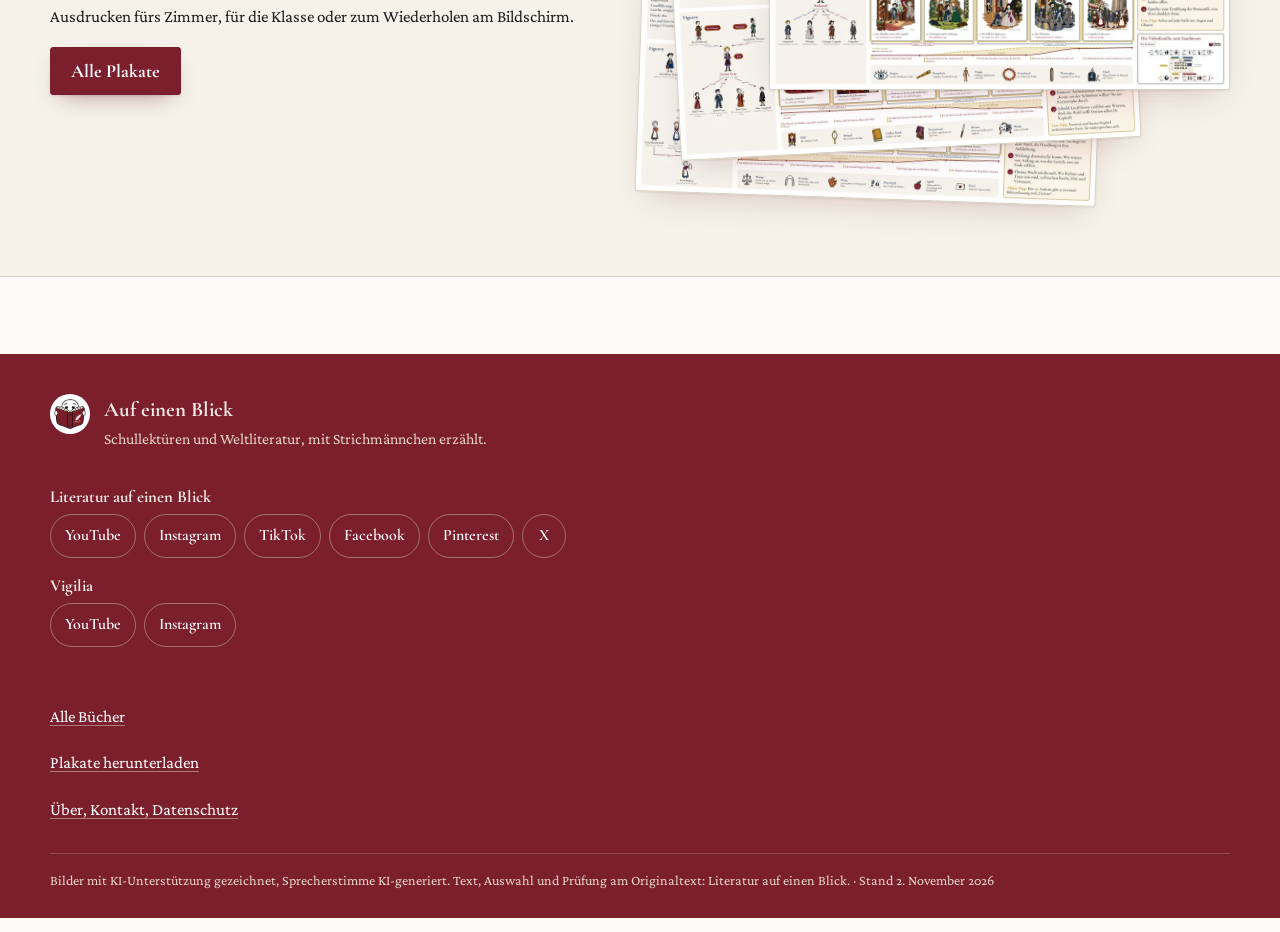
==== commit 4def4c81: "Website aktualisiert 02.11.2026 Co-Authored-By: Claude Fable 5.1 <noreply@anthropic.com>" ====
--- a/index.html
+++ b/index.html
@@ -168,7 +168,7 @@
       <li><a href="ueber/">Über, Kontakt, Datenschutz</a></li>
     </ul>
   </div>
-  <p class="rahmen fuss-zeile">Bilder mit KI-Unterstützung gezeichnet, Sprecherstimme KI-generiert. Text, Auswahl und Prüfung am Originaltext: Literatur auf einen Blick. · Stand 31. Oktober 2026</p>
+  <p class="rahmen fuss-zeile">Bilder mit KI-Unterstützung gezeichnet, Sprecherstimme KI-generiert. Text, Auswahl und Prüfung am Originaltext: Literatur auf einen Blick. · Stand 2. November 2026</p>
 </footer>
 <script src="seite.js?v=51c5c749" defer></script>
 </body>
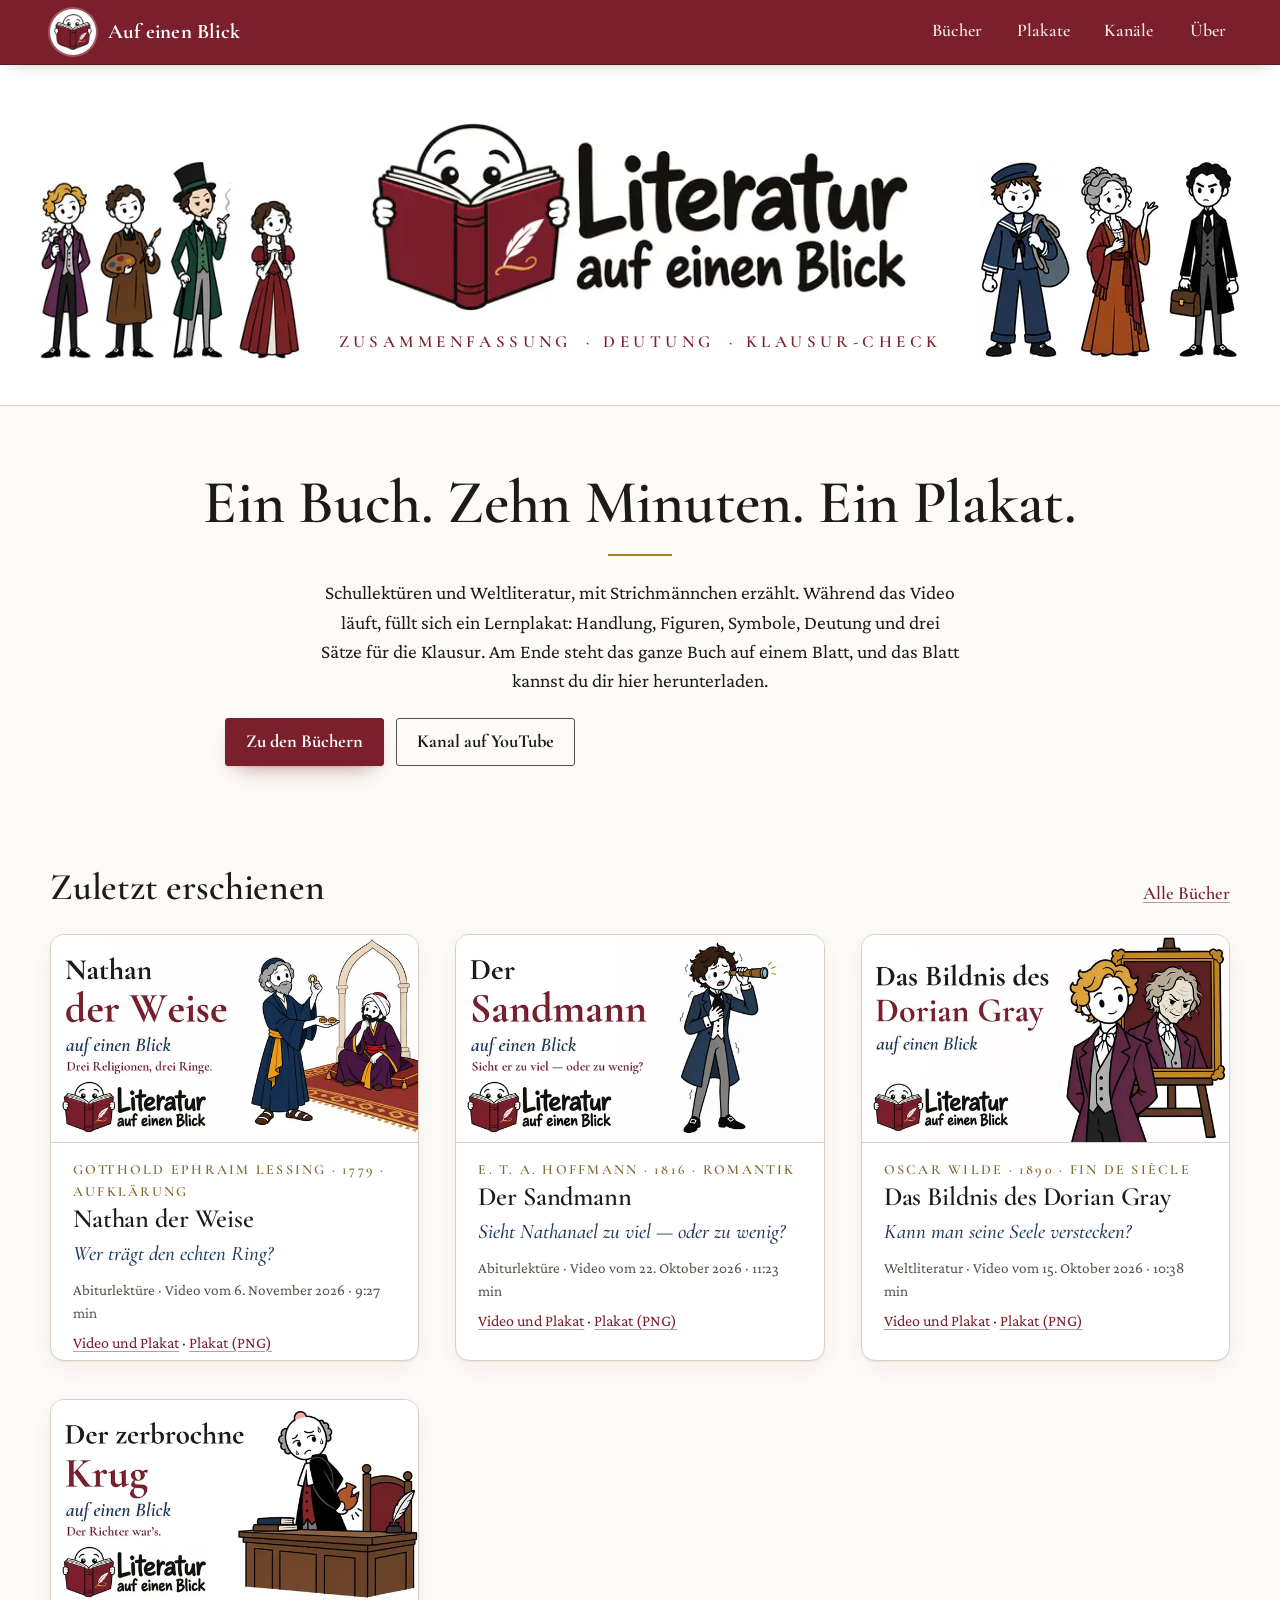
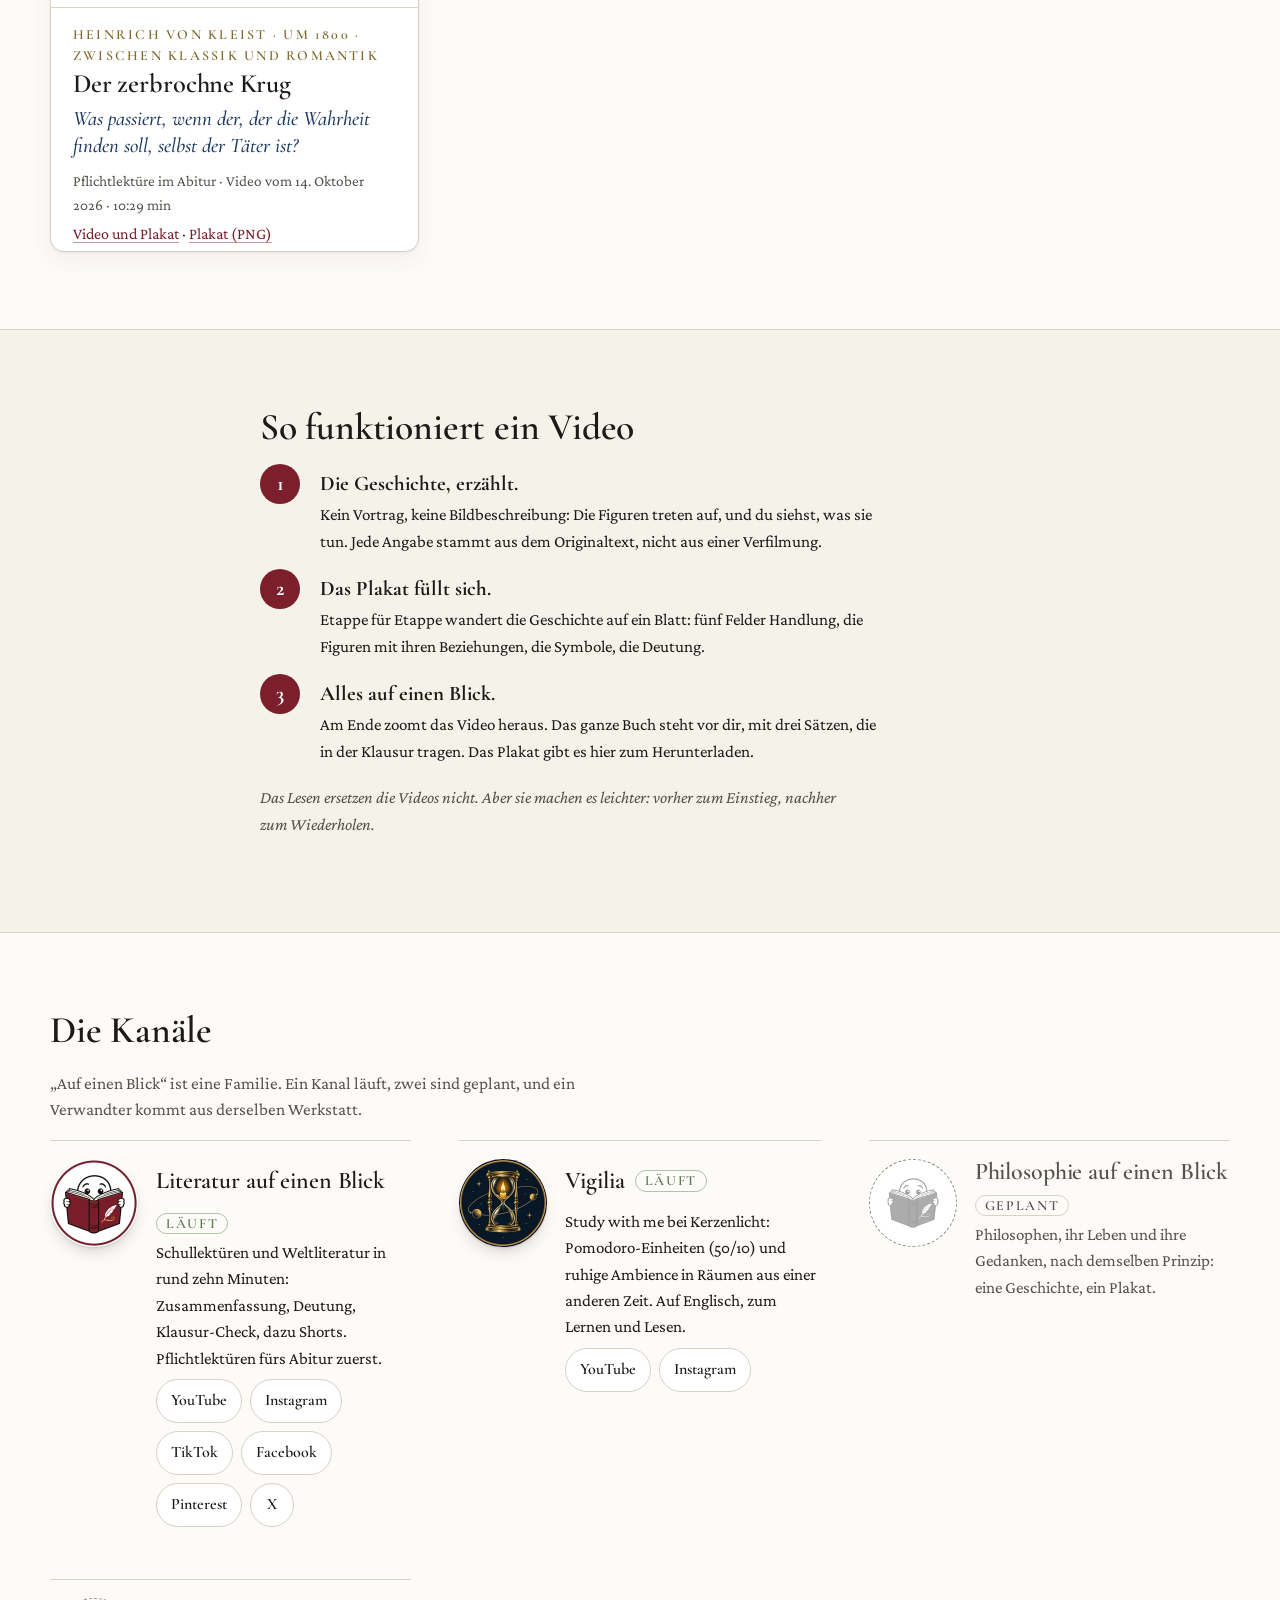
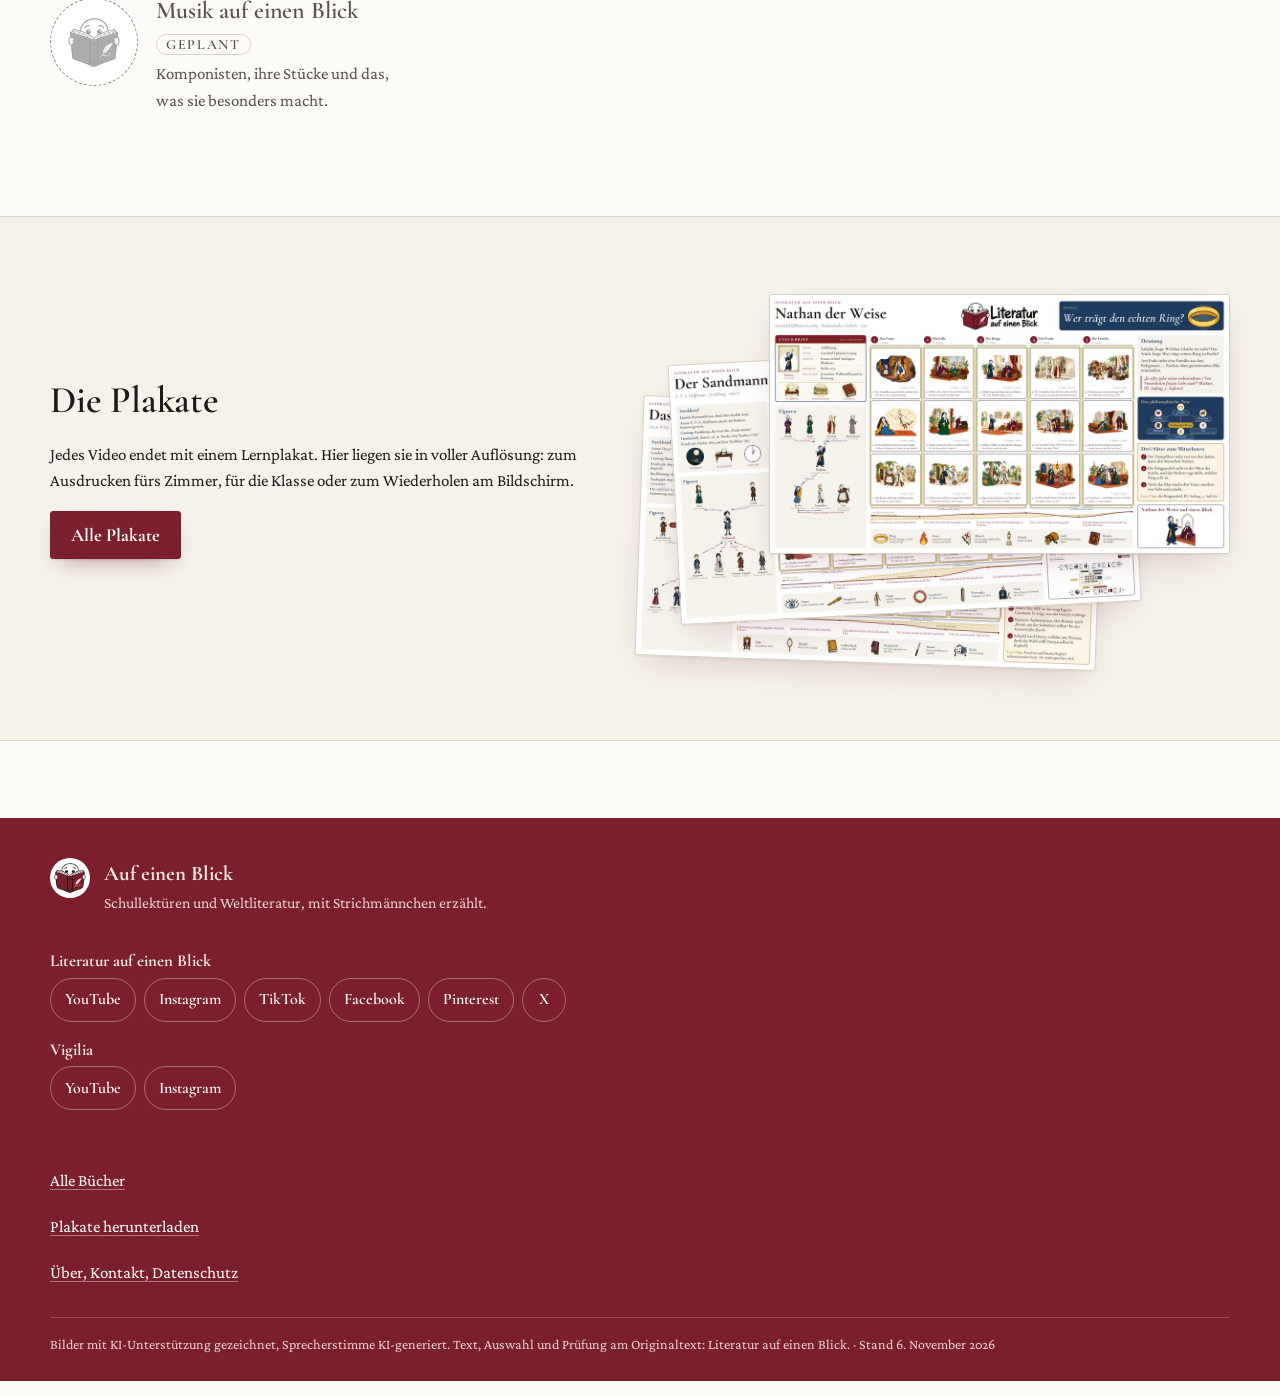
==== commit 35343d0b: "Website aktualisiert 06.11.2026 Co-Authored-By: Claude Fable 5.1 <noreply@anthropic.com>" ====
--- a/index.html
+++ b/index.html
@@ -62,6 +62,15 @@
 <section class="abschnitt rahmen" aria-labelledby="neu">
   <div class="abschnitt-kopf"><h2 id="neu">Zuletzt erschienen</h2><a class="mehr" href="literatur/">Alle Bücher</a></div>
   <ul class="werk-liste"><li class="werk-karte">
+  <a href="literatur/nathan-der-weise/" class="werk-bild" tabindex="-1" aria-hidden="true"><picture><source type="image/webp" srcset="medien/nathan-der-weise/thumbnail-640.webp 640w, medien/nathan-der-weise/thumbnail-960.webp 960w, medien/nathan-der-weise/thumbnail-1280.webp 1280w" sizes="(max-width: 700px) calc(100vw - 32px), 360px"><img src="medien/nathan-der-weise/thumbnail-klein.jpg" alt="" width="640" height="360" loading="lazy" decoding="async"></picture></a>
+  <div class="werk-text">
+    <p class="werk-autor">Gotthold Ephraim Lessing · 1779 · Aufklärung</p>
+    <h3><a href="literatur/nathan-der-weise/">Nathan der Weise</a></h3>
+    <p class="werk-frage">Wer trägt den echten Ring?</p>
+    <p class="werk-meta">Abiturlektüre · Video vom 6. November 2026 · 9:27 min</p>
+    <p class="werk-links"><a href="literatur/nathan-der-weise/">Video und Plakat</a> · <a href="medien/nathan-der-weise/plakat.png" download>Plakat (PNG)</a></p>
+  </div>
+</li><li class="werk-karte">
   <a href="literatur/der-sandmann/" class="werk-bild" tabindex="-1" aria-hidden="true"><picture><source type="image/webp" srcset="medien/der-sandmann/thumbnail-640.webp 640w, medien/der-sandmann/thumbnail-960.webp 960w, medien/der-sandmann/thumbnail-1280.webp 1280w" sizes="(max-width: 700px) calc(100vw - 32px), 360px"><img src="medien/der-sandmann/thumbnail-klein.jpg" alt="" width="640" height="360" loading="lazy" decoding="async"></picture></a>
   <div class="werk-text">
     <p class="werk-autor">E. T. A. Hoffmann · 1816 · Romantik</p>
@@ -147,7 +156,7 @@
       <p>Jedes Video endet mit einem Lernplakat. Hier liegen sie in voller Auflösung: zum Ausdrucken fürs Zimmer, für die Klasse oder zum Wiederholen am Bildschirm.</p>
       <p><a class="knopf" href="plakate/">Alle Plakate</a></p>
     </div>
-    <a href="plakate/" class="plakat-stapel" aria-hidden="true" tabindex="-1"><picture><source type="image/webp" srcset="medien/der-sandmann/plakat-960.webp 960w, medien/der-sandmann/plakat-1400.webp 1400w, medien/der-sandmann/plakat-2000.webp 2000w" sizes="(max-width: 900px) 70vw, 440px"><img src="medien/der-sandmann/plakat-klein.jpg" alt="" width="960" height="540" loading="lazy" decoding="async"></picture><picture><source type="image/webp" srcset="medien/das-bildnis-des-dorian-gray/plakat-960.webp 960w, medien/das-bildnis-des-dorian-gray/plakat-1400.webp 1400w, medien/das-bildnis-des-dorian-gray/plakat-2000.webp 2000w" sizes="(max-width: 900px) 70vw, 440px"><img src="medien/das-bildnis-des-dorian-gray/plakat-klein.jpg" alt="" width="960" height="540" loading="lazy" decoding="async"></picture><picture><source type="image/webp" srcset="medien/der-zerbrochne-krug/plakat-960.webp 960w, medien/der-zerbrochne-krug/plakat-1400.webp 1400w, medien/der-zerbrochne-krug/plakat-2000.webp 2000w" sizes="(max-width: 900px) 70vw, 440px"><img src="medien/der-zerbrochne-krug/plakat-klein.jpg" alt="" width="960" height="540" loading="lazy" decoding="async"></picture></a>
+    <a href="plakate/" class="plakat-stapel" aria-hidden="true" tabindex="-1"><picture><source type="image/webp" srcset="medien/nathan-der-weise/plakat-960.webp 960w, medien/nathan-der-weise/plakat-1400.webp 1400w, medien/nathan-der-weise/plakat-2000.webp 2000w" sizes="(max-width: 900px) 70vw, 440px"><img src="medien/nathan-der-weise/plakat-klein.jpg" alt="" width="960" height="540" loading="lazy" decoding="async"></picture><picture><source type="image/webp" srcset="medien/der-sandmann/plakat-960.webp 960w, medien/der-sandmann/plakat-1400.webp 1400w, medien/der-sandmann/plakat-2000.webp 2000w" sizes="(max-width: 900px) 70vw, 440px"><img src="medien/der-sandmann/plakat-klein.jpg" alt="" width="960" height="540" loading="lazy" decoding="async"></picture><picture><source type="image/webp" srcset="medien/das-bildnis-des-dorian-gray/plakat-960.webp 960w, medien/das-bildnis-des-dorian-gray/plakat-1400.webp 1400w, medien/das-bildnis-des-dorian-gray/plakat-2000.webp 2000w" sizes="(max-width: 900px) 70vw, 440px"><img src="medien/das-bildnis-des-dorian-gray/plakat-klein.jpg" alt="" width="960" height="540" loading="lazy" decoding="async"></picture></a>
   </div>
 </section>
 
@@ -168,7 +177,7 @@
       <li><a href="ueber/">Über, Kontakt, Datenschutz</a></li>
     </ul>
   </div>
-  <p class="rahmen fuss-zeile">Bilder mit KI-Unterstützung gezeichnet, Sprecherstimme KI-generiert. Text, Auswahl und Prüfung am Originaltext: Literatur auf einen Blick. · Stand 2. November 2026</p>
+  <p class="rahmen fuss-zeile">Bilder mit KI-Unterstützung gezeichnet, Sprecherstimme KI-generiert. Text, Auswahl und Prüfung am Originaltext: Literatur auf einen Blick. · Stand 6. November 2026</p>
 </footer>
 <script src="seite.js?v=51c5c749" defer></script>
 </body>
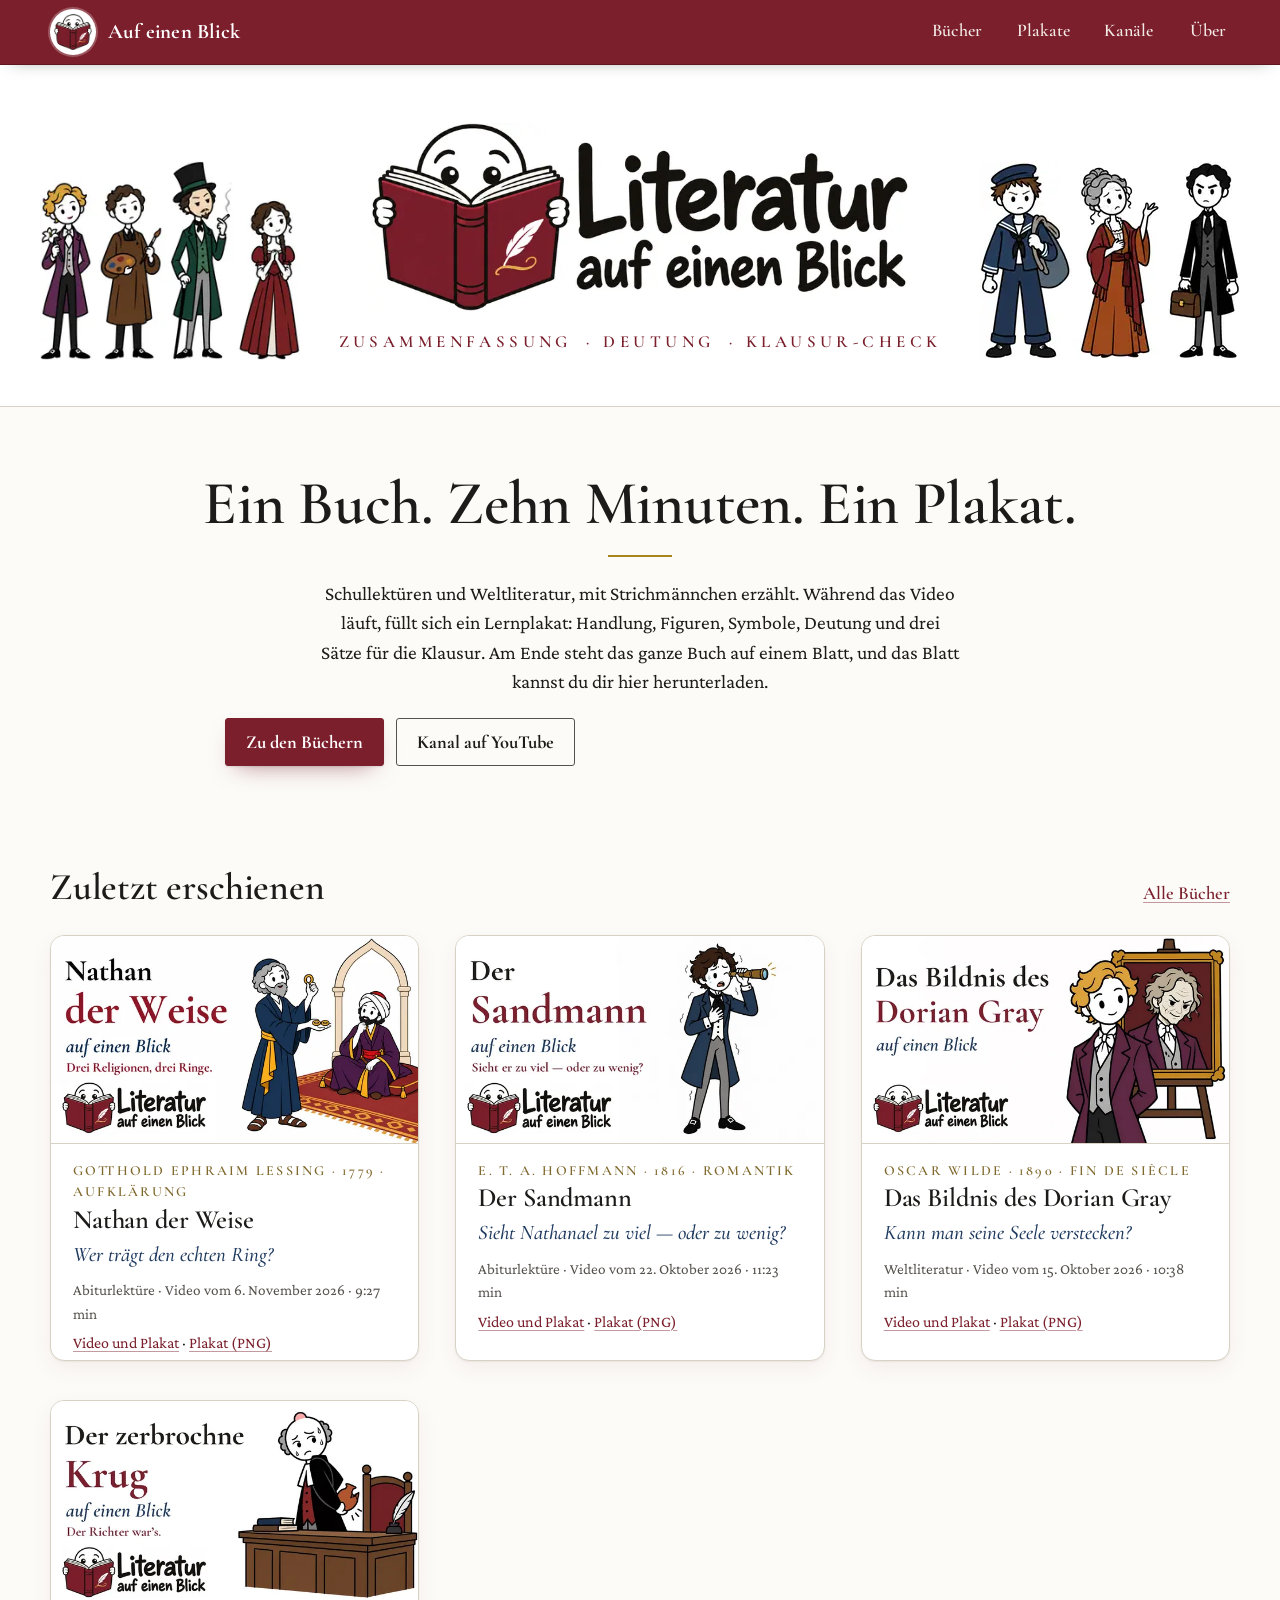
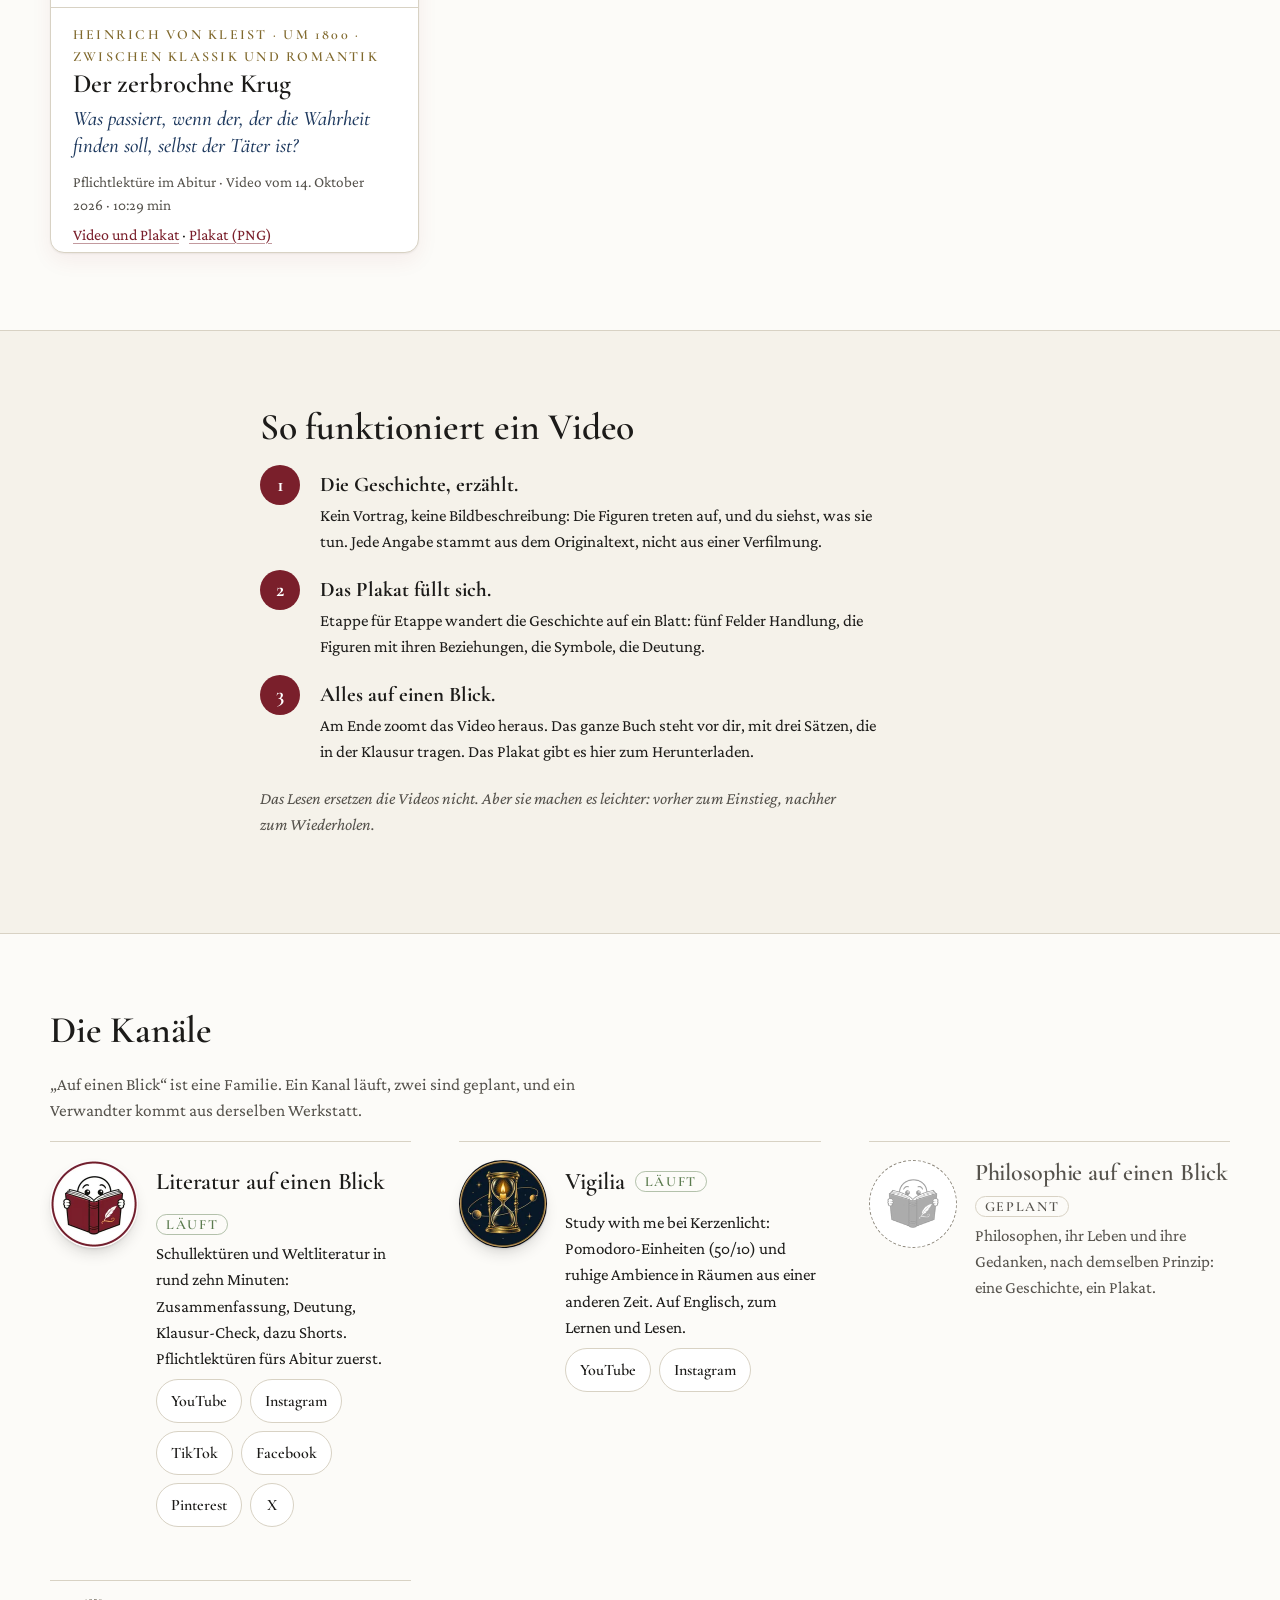
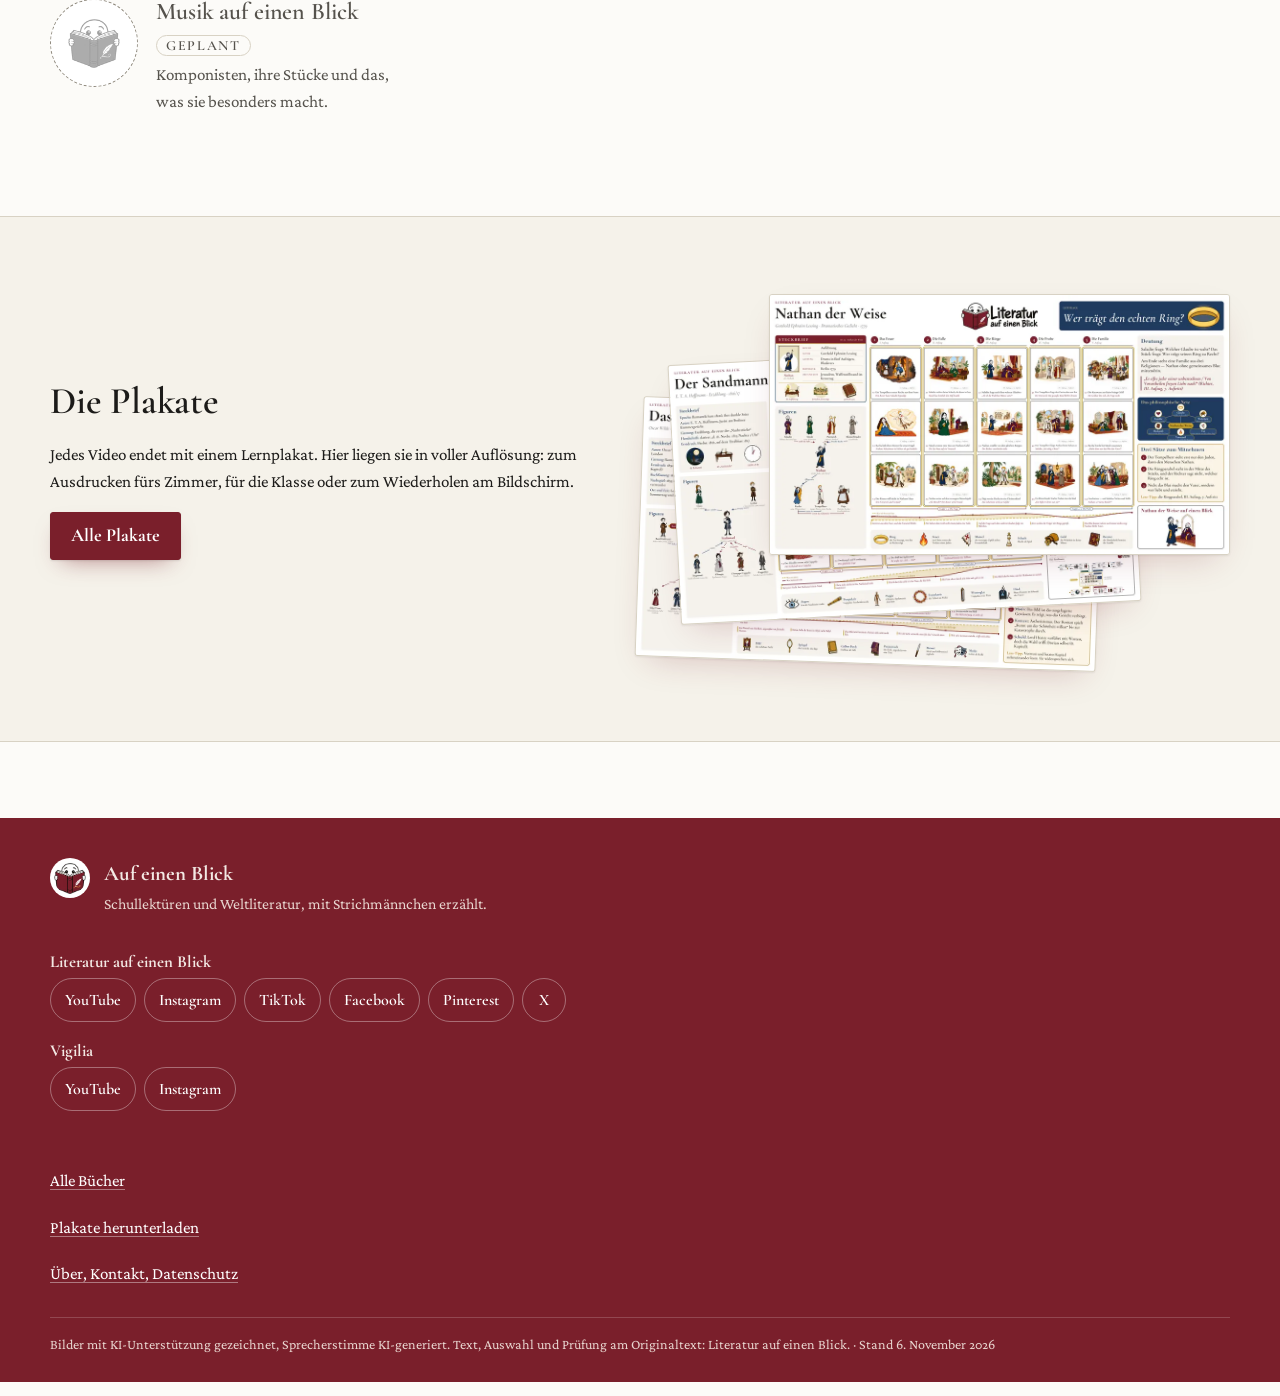
==== commit 6715ce7c: "Website aktualisiert 09.11.2026 Co-Authored-By: Claude Fable 5.1 <noreply@anthropic.com>" ====
--- a/index.html
+++ b/index.html
@@ -33,11 +33,11 @@
 <a class="sprung" href="#inhalt">Zum Inhalt</a>
 <header class="kopf">
   <div class="rahmen kopf-innen">
-    <a class="marke" href="index.html" aria-label="Auf einen Blick – Startseite">
+    <a class="marke" href="./" aria-label="Auf einen Blick – Startseite">
       <picture><source type="image/webp" srcset="medien/gucker-92.webp"><img src="medien/gucker-92.png" alt="" width="46" height="46"></picture>
       <span>Auf einen Blick</span>
     </a>
-    <nav class="nav" aria-label="Hauptnavigation"><a href="literatur/">Bücher</a><a href="plakate/">Plakate</a><a href="index.html#kanaele">Kanäle</a><a href="ueber/">Über</a></nav>
+    <nav class="nav" aria-label="Hauptnavigation"><a href="literatur/">Bücher</a><a href="plakate/">Plakate</a><a href="./#kanaele">Kanäle</a><a href="ueber/">Über</a></nav>
   </div>
 </header>
 <main id="inhalt">
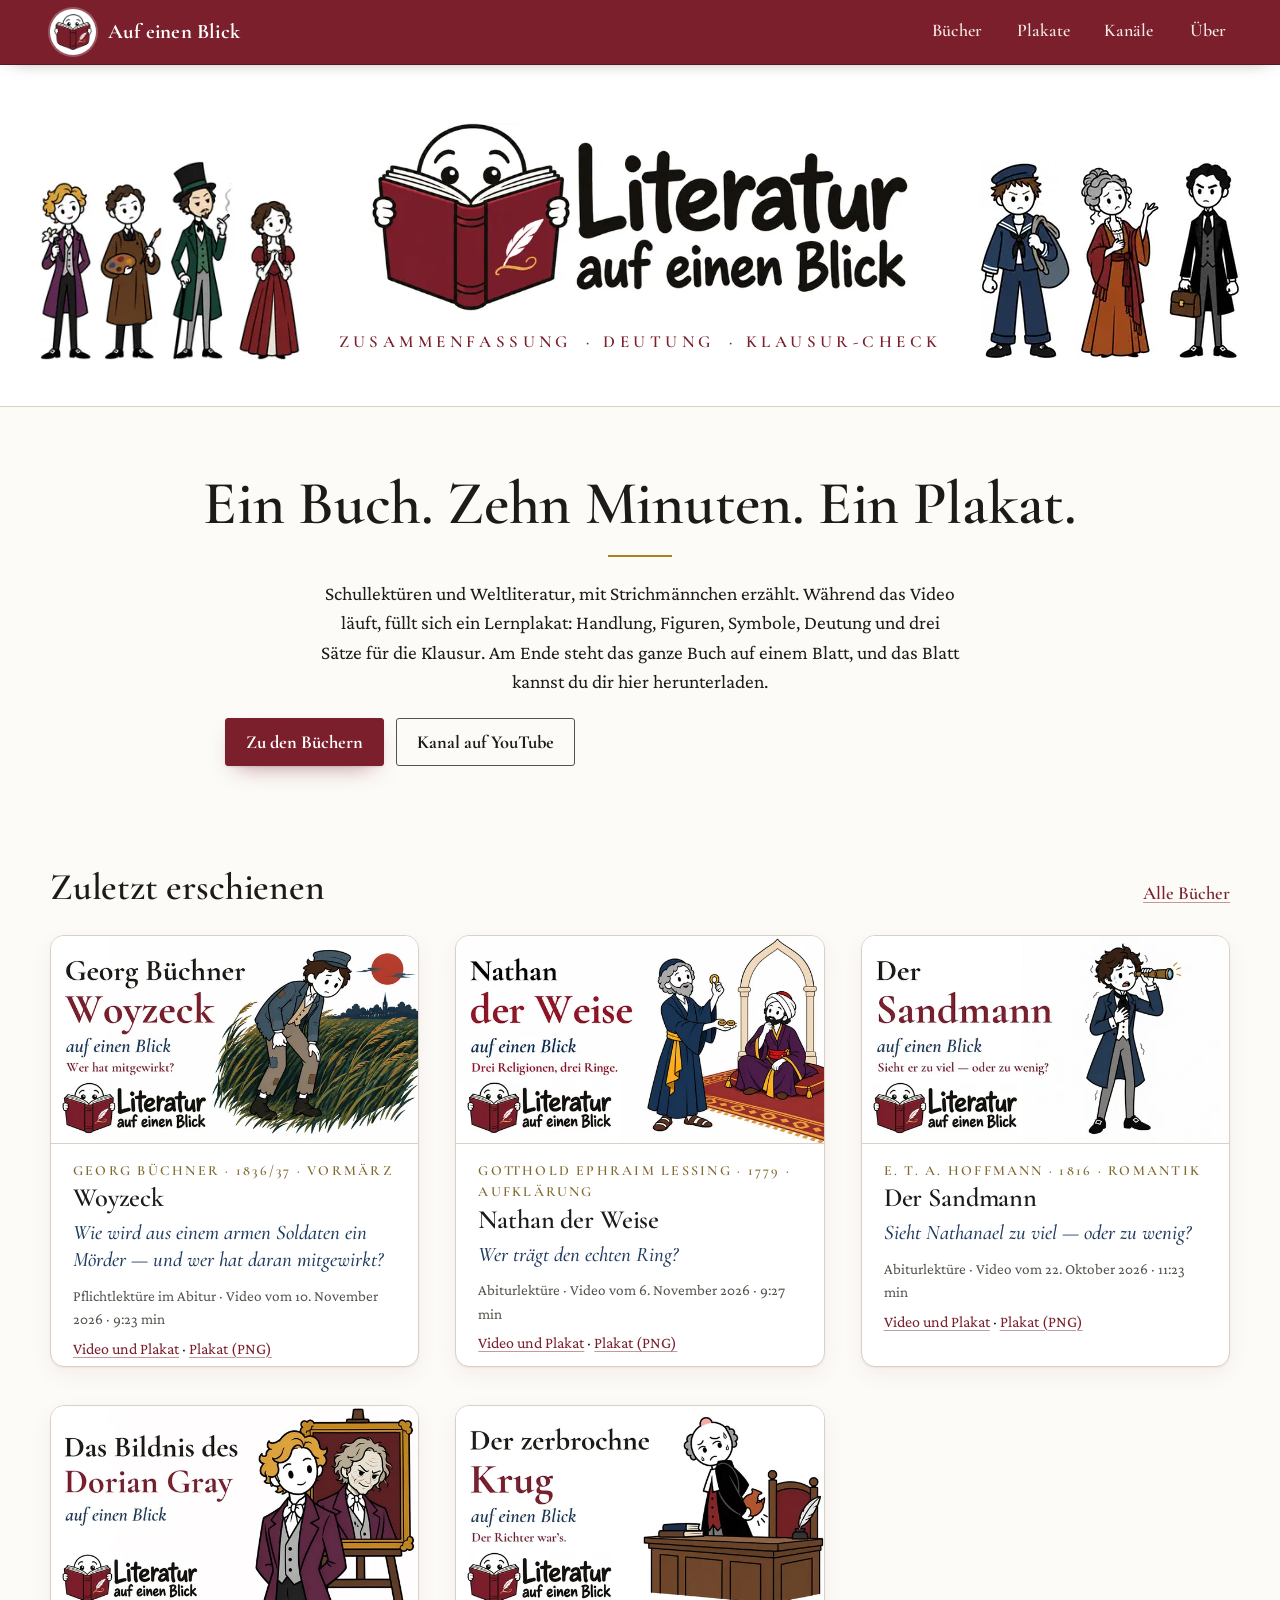
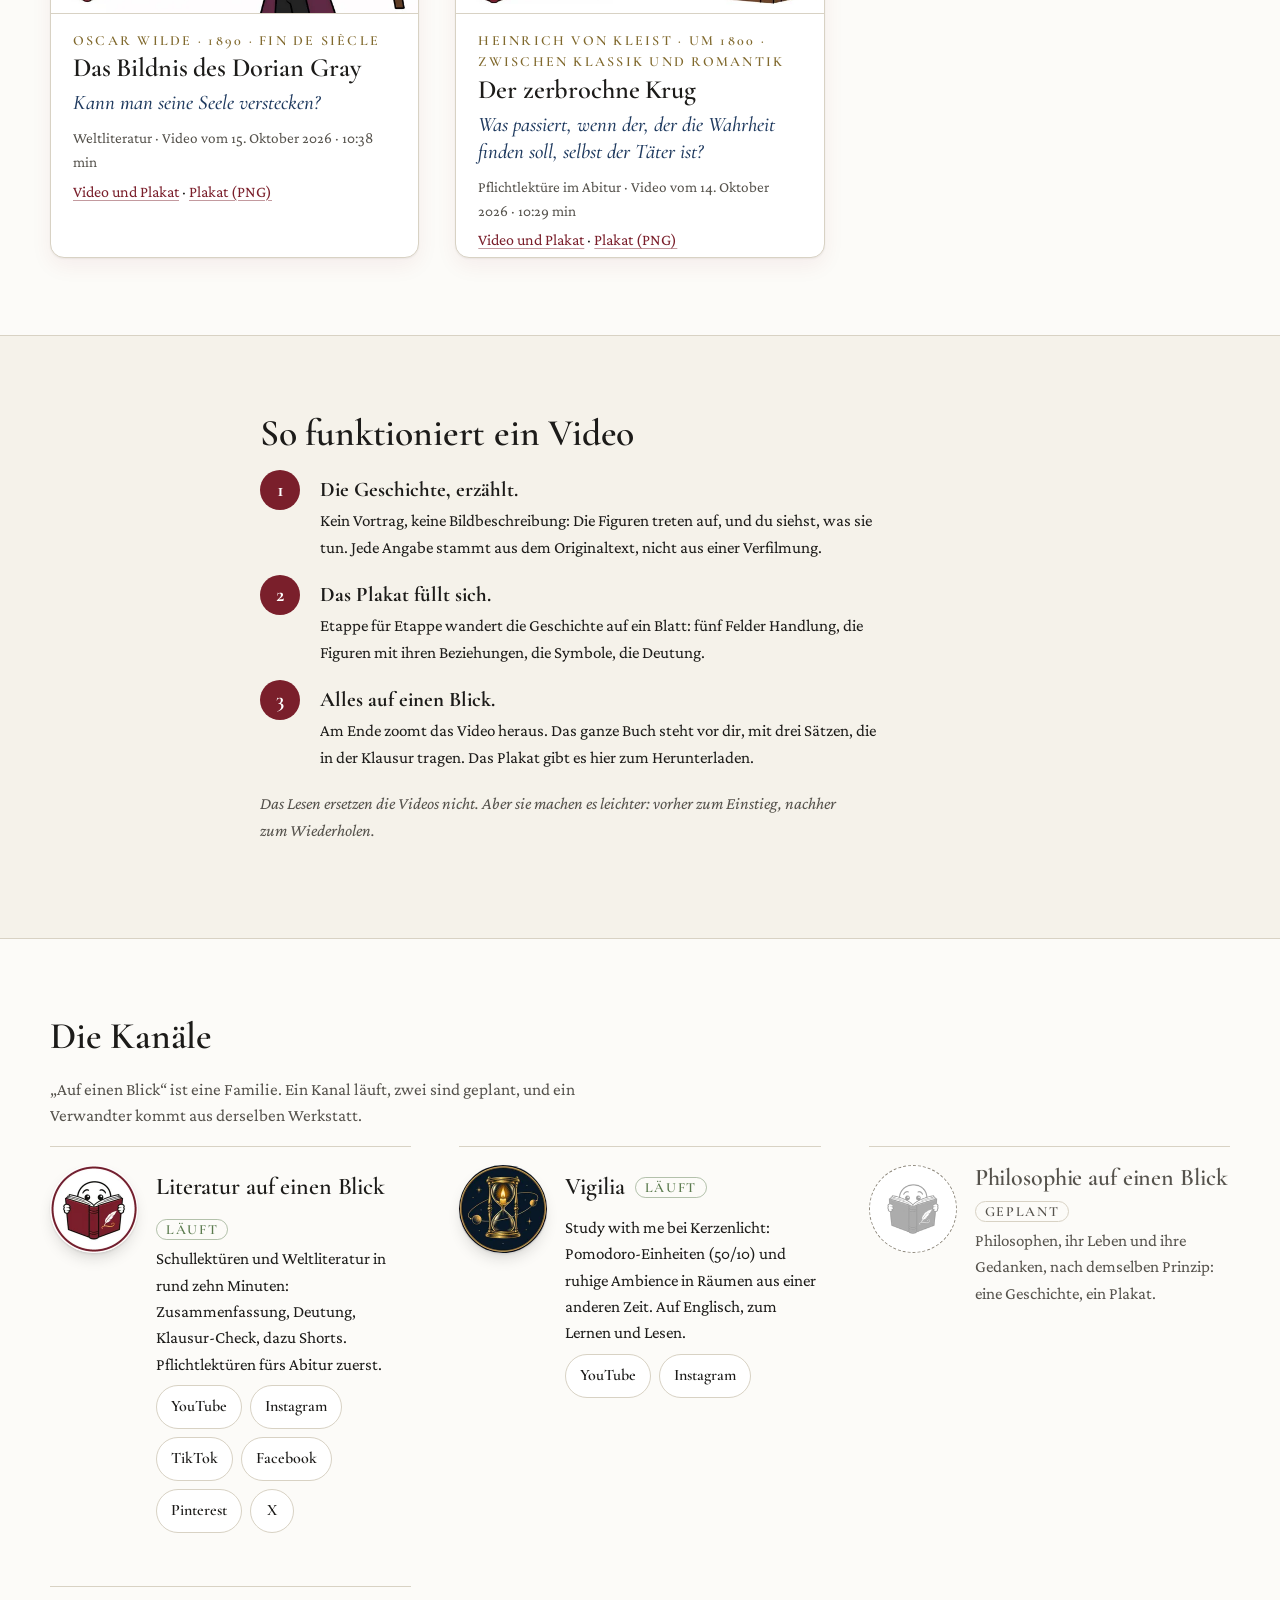
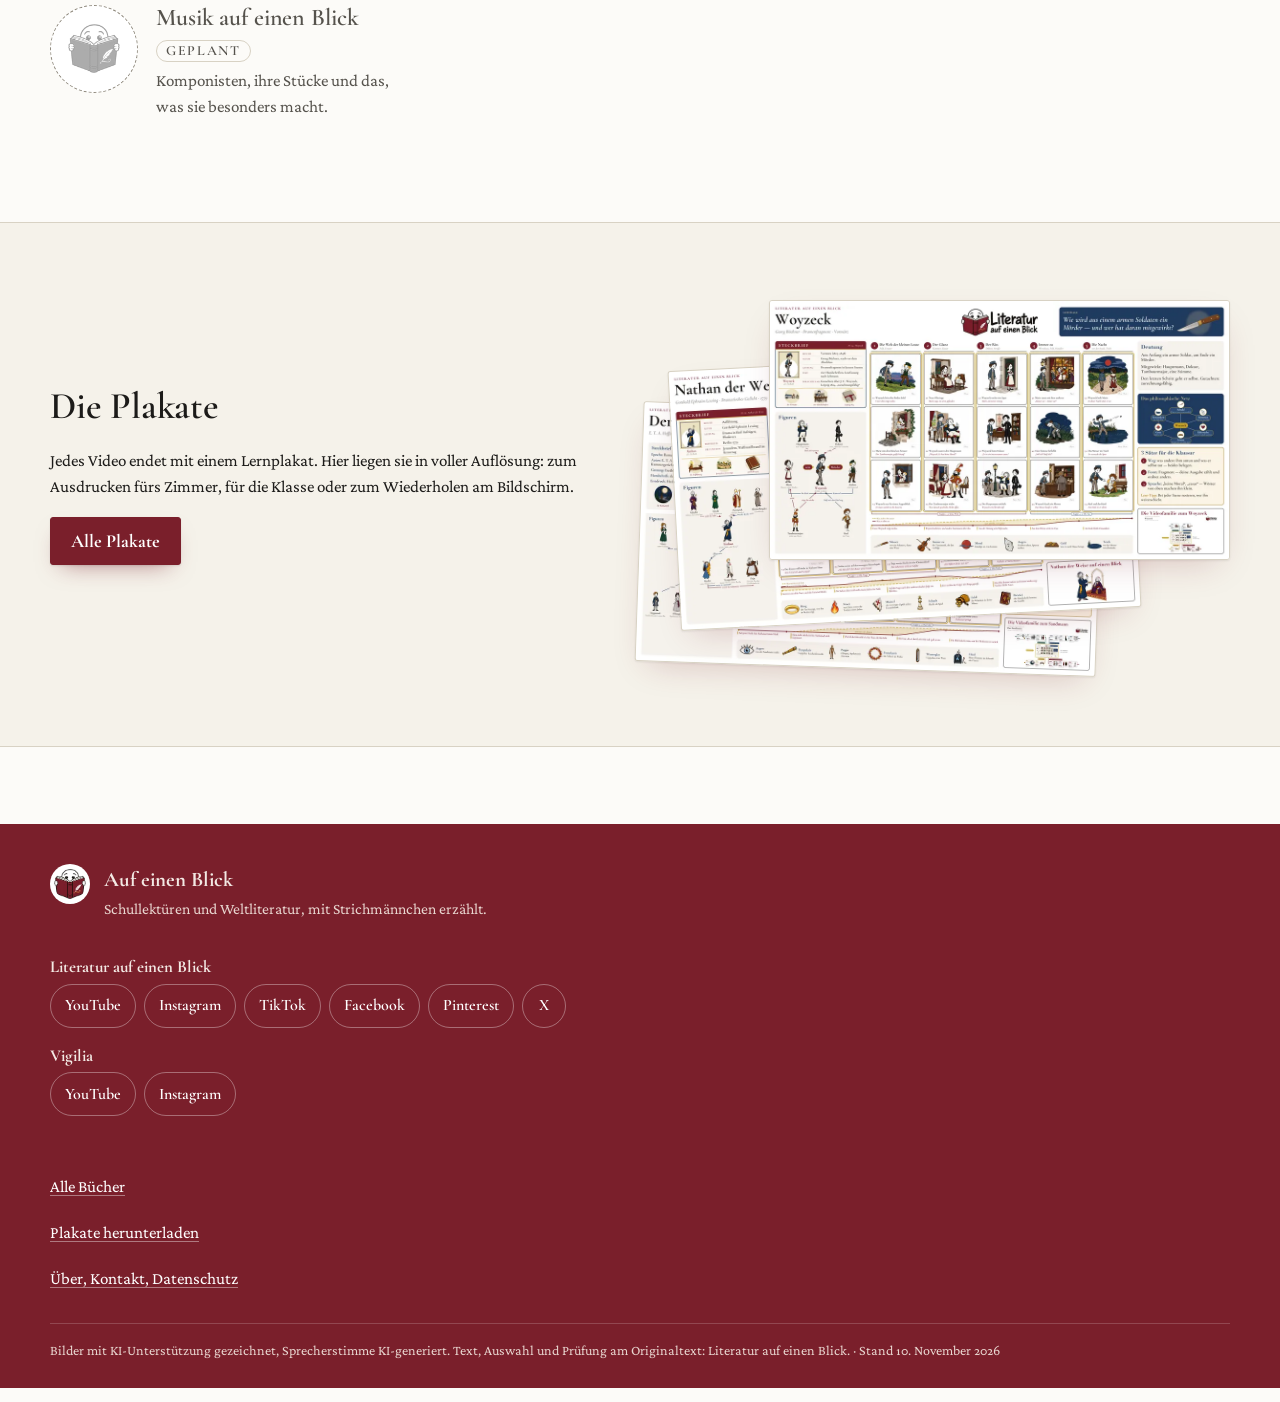
==== commit 494565f0: "Website aktualisiert 10.11.2026 Co-Authored-By: Claude Fable 5.1 <noreply@anthropic.com>" ====
--- a/index.html
+++ b/index.html
@@ -62,6 +62,15 @@
 <section class="abschnitt rahmen" aria-labelledby="neu">
   <div class="abschnitt-kopf"><h2 id="neu">Zuletzt erschienen</h2><a class="mehr" href="literatur/">Alle Bücher</a></div>
   <ul class="werk-liste"><li class="werk-karte">
+  <a href="literatur/woyzeck/" class="werk-bild" tabindex="-1" aria-hidden="true"><picture><source type="image/webp" srcset="medien/woyzeck/thumbnail-640.webp 640w, medien/woyzeck/thumbnail-960.webp 960w, medien/woyzeck/thumbnail-1280.webp 1280w" sizes="(max-width: 700px) calc(100vw - 32px), 360px"><img src="medien/woyzeck/thumbnail-klein.jpg" alt="" width="640" height="360" loading="lazy" decoding="async"></picture></a>
+  <div class="werk-text">
+    <p class="werk-autor">Georg Büchner · 1836/37 · Vormärz</p>
+    <h3><a href="literatur/woyzeck/">Woyzeck</a></h3>
+    <p class="werk-frage">Wie wird aus einem armen Soldaten ein Mörder — und wer hat daran mitgewirkt?</p>
+    <p class="werk-meta">Pflichtlektüre im Abitur · Video vom 10. November 2026 · 9:23 min</p>
+    <p class="werk-links"><a href="literatur/woyzeck/">Video und Plakat</a> · <a href="medien/woyzeck/plakat.png" download>Plakat (PNG)</a></p>
+  </div>
+</li><li class="werk-karte">
   <a href="literatur/nathan-der-weise/" class="werk-bild" tabindex="-1" aria-hidden="true"><picture><source type="image/webp" srcset="medien/nathan-der-weise/thumbnail-640.webp 640w, medien/nathan-der-weise/thumbnail-960.webp 960w, medien/nathan-der-weise/thumbnail-1280.webp 1280w" sizes="(max-width: 700px) calc(100vw - 32px), 360px"><img src="medien/nathan-der-weise/thumbnail-klein.jpg" alt="" width="640" height="360" loading="lazy" decoding="async"></picture></a>
   <div class="werk-text">
     <p class="werk-autor">Gotthold Ephraim Lessing · 1779 · Aufklärung</p>
@@ -156,7 +165,7 @@
       <p>Jedes Video endet mit einem Lernplakat. Hier liegen sie in voller Auflösung: zum Ausdrucken fürs Zimmer, für die Klasse oder zum Wiederholen am Bildschirm.</p>
       <p><a class="knopf" href="plakate/">Alle Plakate</a></p>
     </div>
-    <a href="plakate/" class="plakat-stapel" aria-hidden="true" tabindex="-1"><picture><source type="image/webp" srcset="medien/nathan-der-weise/plakat-960.webp 960w, medien/nathan-der-weise/plakat-1400.webp 1400w, medien/nathan-der-weise/plakat-2000.webp 2000w" sizes="(max-width: 900px) 70vw, 440px"><img src="medien/nathan-der-weise/plakat-klein.jpg" alt="" width="960" height="540" loading="lazy" decoding="async"></picture><picture><source type="image/webp" srcset="medien/der-sandmann/plakat-960.webp 960w, medien/der-sandmann/plakat-1400.webp 1400w, medien/der-sandmann/plakat-2000.webp 2000w" sizes="(max-width: 900px) 70vw, 440px"><img src="medien/der-sandmann/plakat-klein.jpg" alt="" width="960" height="540" loading="lazy" decoding="async"></picture><picture><source type="image/webp" srcset="medien/das-bildnis-des-dorian-gray/plakat-960.webp 960w, medien/das-bildnis-des-dorian-gray/plakat-1400.webp 1400w, medien/das-bildnis-des-dorian-gray/plakat-2000.webp 2000w" sizes="(max-width: 900px) 70vw, 440px"><img src="medien/das-bildnis-des-dorian-gray/plakat-klein.jpg" alt="" width="960" height="540" loading="lazy" decoding="async"></picture></a>
+    <a href="plakate/" class="plakat-stapel" aria-hidden="true" tabindex="-1"><picture><source type="image/webp" srcset="medien/woyzeck/plakat-960.webp 960w, medien/woyzeck/plakat-1400.webp 1400w, medien/woyzeck/plakat-2000.webp 2000w" sizes="(max-width: 900px) 70vw, 440px"><img src="medien/woyzeck/plakat-klein.jpg" alt="" width="960" height="540" loading="lazy" decoding="async"></picture><picture><source type="image/webp" srcset="medien/nathan-der-weise/plakat-960.webp 960w, medien/nathan-der-weise/plakat-1400.webp 1400w, medien/nathan-der-weise/plakat-2000.webp 2000w" sizes="(max-width: 900px) 70vw, 440px"><img src="medien/nathan-der-weise/plakat-klein.jpg" alt="" width="960" height="540" loading="lazy" decoding="async"></picture><picture><source type="image/webp" srcset="medien/der-sandmann/plakat-960.webp 960w, medien/der-sandmann/plakat-1400.webp 1400w, medien/der-sandmann/plakat-2000.webp 2000w" sizes="(max-width: 900px) 70vw, 440px"><img src="medien/der-sandmann/plakat-klein.jpg" alt="" width="960" height="540" loading="lazy" decoding="async"></picture></a>
   </div>
 </section>
 
@@ -177,7 +186,7 @@
       <li><a href="ueber/">Über, Kontakt, Datenschutz</a></li>
     </ul>
   </div>
-  <p class="rahmen fuss-zeile">Bilder mit KI-Unterstützung gezeichnet, Sprecherstimme KI-generiert. Text, Auswahl und Prüfung am Originaltext: Literatur auf einen Blick. · Stand 6. November 2026</p>
+  <p class="rahmen fuss-zeile">Bilder mit KI-Unterstützung gezeichnet, Sprecherstimme KI-generiert. Text, Auswahl und Prüfung am Originaltext: Literatur auf einen Blick. · Stand 10. November 2026</p>
 </footer>
 <script src="seite.js?v=51c5c749" defer></script>
 </body>
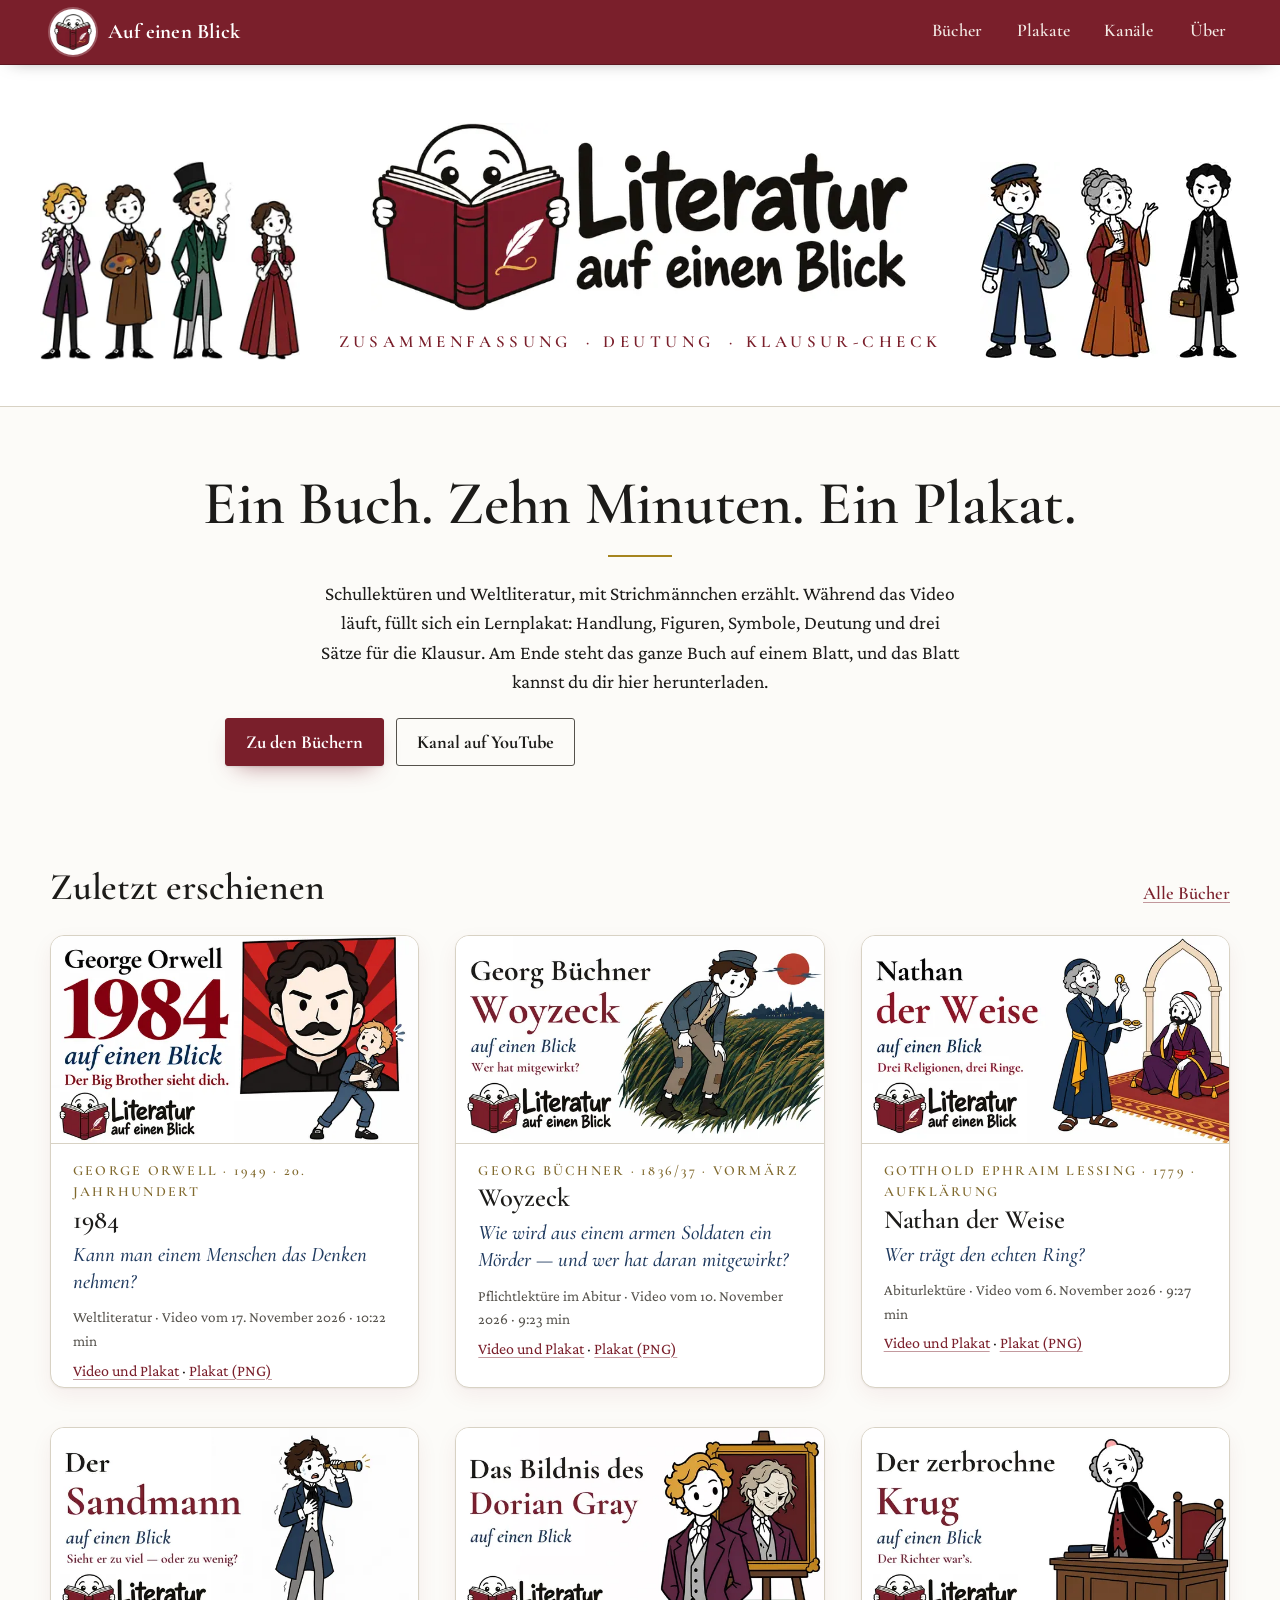
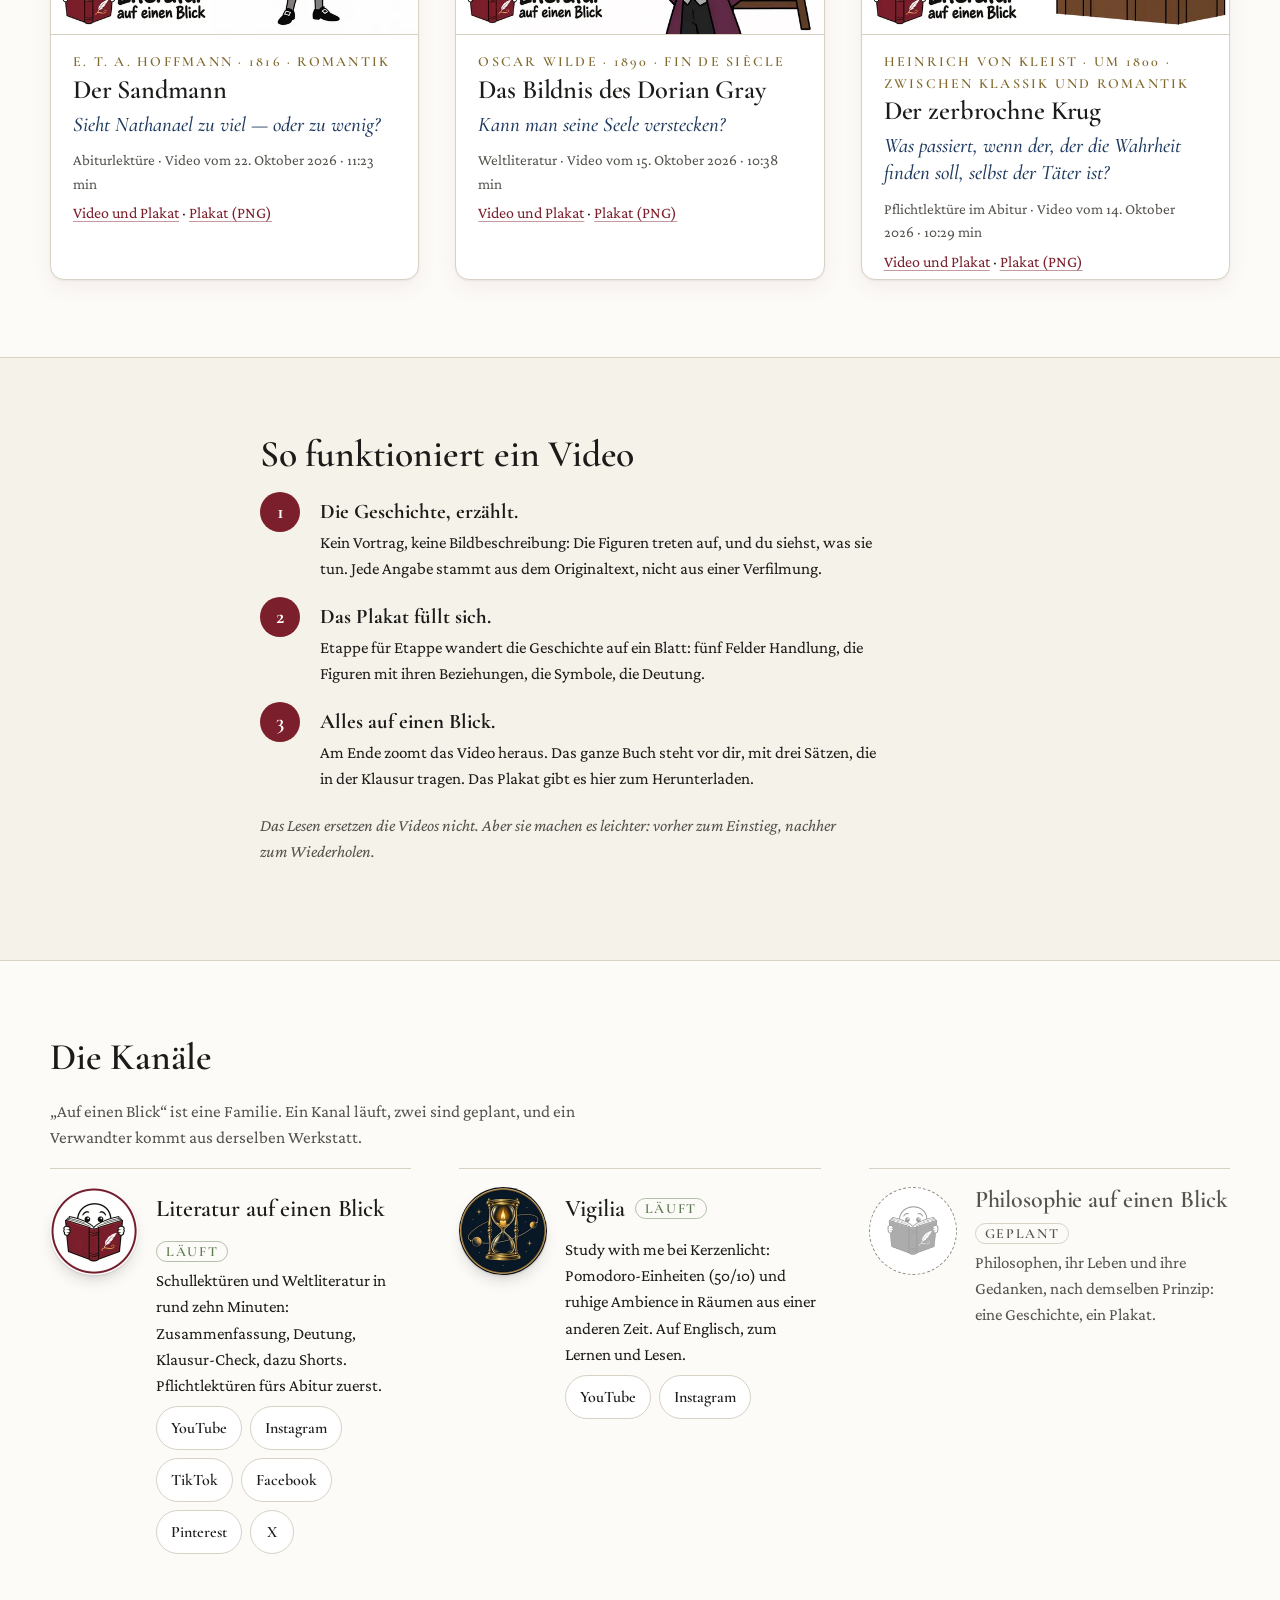
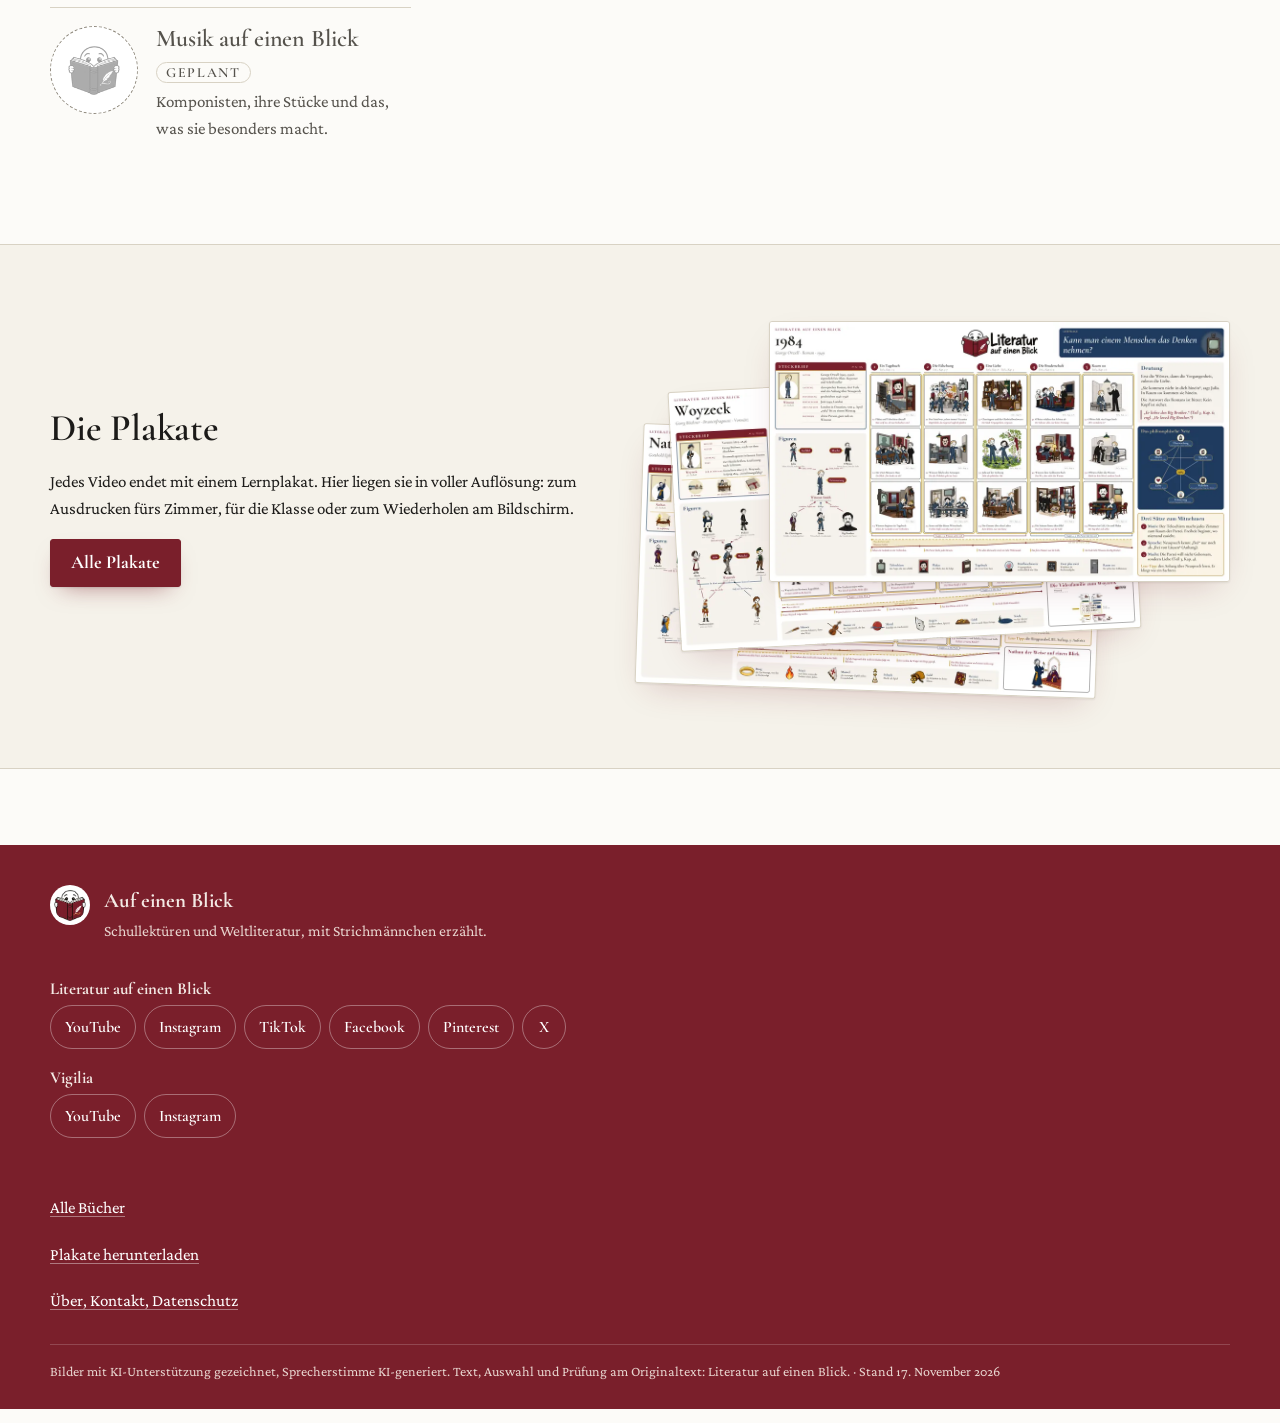
==== commit 09098765: "Website aktualisiert 17.11.2026 Co-Authored-By: Claude Fable 5.1 <noreply@anthropic.com>" ====
--- a/index.html
+++ b/index.html
@@ -62,6 +62,15 @@
 <section class="abschnitt rahmen" aria-labelledby="neu">
   <div class="abschnitt-kopf"><h2 id="neu">Zuletzt erschienen</h2><a class="mehr" href="literatur/">Alle Bücher</a></div>
   <ul class="werk-liste"><li class="werk-karte">
+  <a href="literatur/1984/" class="werk-bild" tabindex="-1" aria-hidden="true"><picture><source type="image/webp" srcset="medien/1984/thumbnail-640.webp 640w, medien/1984/thumbnail-960.webp 960w, medien/1984/thumbnail-1280.webp 1280w" sizes="(max-width: 700px) calc(100vw - 32px), 360px"><img src="medien/1984/thumbnail-klein.jpg" alt="" width="640" height="360" loading="lazy" decoding="async"></picture></a>
+  <div class="werk-text">
+    <p class="werk-autor">George Orwell · 1949 · 20. Jahrhundert</p>
+    <h3><a href="literatur/1984/">1984</a></h3>
+    <p class="werk-frage">Kann man einem Menschen das Denken nehmen?</p>
+    <p class="werk-meta">Weltliteratur · Video vom 17. November 2026 · 10:22 min</p>
+    <p class="werk-links"><a href="literatur/1984/">Video und Plakat</a> · <a href="medien/1984/plakat.png" download>Plakat (PNG)</a></p>
+  </div>
+</li><li class="werk-karte">
   <a href="literatur/woyzeck/" class="werk-bild" tabindex="-1" aria-hidden="true"><picture><source type="image/webp" srcset="medien/woyzeck/thumbnail-640.webp 640w, medien/woyzeck/thumbnail-960.webp 960w, medien/woyzeck/thumbnail-1280.webp 1280w" sizes="(max-width: 700px) calc(100vw - 32px), 360px"><img src="medien/woyzeck/thumbnail-klein.jpg" alt="" width="640" height="360" loading="lazy" decoding="async"></picture></a>
   <div class="werk-text">
     <p class="werk-autor">Georg Büchner · 1836/37 · Vormärz</p>
@@ -165,7 +174,7 @@
       <p>Jedes Video endet mit einem Lernplakat. Hier liegen sie in voller Auflösung: zum Ausdrucken fürs Zimmer, für die Klasse oder zum Wiederholen am Bildschirm.</p>
       <p><a class="knopf" href="plakate/">Alle Plakate</a></p>
     </div>
-    <a href="plakate/" class="plakat-stapel" aria-hidden="true" tabindex="-1"><picture><source type="image/webp" srcset="medien/woyzeck/plakat-960.webp 960w, medien/woyzeck/plakat-1400.webp 1400w, medien/woyzeck/plakat-2000.webp 2000w" sizes="(max-width: 900px) 70vw, 440px"><img src="medien/woyzeck/plakat-klein.jpg" alt="" width="960" height="540" loading="lazy" decoding="async"></picture><picture><source type="image/webp" srcset="medien/nathan-der-weise/plakat-960.webp 960w, medien/nathan-der-weise/plakat-1400.webp 1400w, medien/nathan-der-weise/plakat-2000.webp 2000w" sizes="(max-width: 900px) 70vw, 440px"><img src="medien/nathan-der-weise/plakat-klein.jpg" alt="" width="960" height="540" loading="lazy" decoding="async"></picture><picture><source type="image/webp" srcset="medien/der-sandmann/plakat-960.webp 960w, medien/der-sandmann/plakat-1400.webp 1400w, medien/der-sandmann/plakat-2000.webp 2000w" sizes="(max-width: 900px) 70vw, 440px"><img src="medien/der-sandmann/plakat-klein.jpg" alt="" width="960" height="540" loading="lazy" decoding="async"></picture></a>
+    <a href="plakate/" class="plakat-stapel" aria-hidden="true" tabindex="-1"><picture><source type="image/webp" srcset="medien/1984/plakat-960.webp 960w, medien/1984/plakat-1400.webp 1400w, medien/1984/plakat-2000.webp 2000w" sizes="(max-width: 900px) 70vw, 440px"><img src="medien/1984/plakat-klein.jpg" alt="" width="960" height="540" loading="lazy" decoding="async"></picture><picture><source type="image/webp" srcset="medien/woyzeck/plakat-960.webp 960w, medien/woyzeck/plakat-1400.webp 1400w, medien/woyzeck/plakat-2000.webp 2000w" sizes="(max-width: 900px) 70vw, 440px"><img src="medien/woyzeck/plakat-klein.jpg" alt="" width="960" height="540" loading="lazy" decoding="async"></picture><picture><source type="image/webp" srcset="medien/nathan-der-weise/plakat-960.webp 960w, medien/nathan-der-weise/plakat-1400.webp 1400w, medien/nathan-der-weise/plakat-2000.webp 2000w" sizes="(max-width: 900px) 70vw, 440px"><img src="medien/nathan-der-weise/plakat-klein.jpg" alt="" width="960" height="540" loading="lazy" decoding="async"></picture></a>
   </div>
 </section>
 
@@ -186,7 +195,7 @@
       <li><a href="ueber/">Über, Kontakt, Datenschutz</a></li>
     </ul>
   </div>
-  <p class="rahmen fuss-zeile">Bilder mit KI-Unterstützung gezeichnet, Sprecherstimme KI-generiert. Text, Auswahl und Prüfung am Originaltext: Literatur auf einen Blick. · Stand 10. November 2026</p>
+  <p class="rahmen fuss-zeile">Bilder mit KI-Unterstützung gezeichnet, Sprecherstimme KI-generiert. Text, Auswahl und Prüfung am Originaltext: Literatur auf einen Blick. · Stand 17. November 2026</p>
 </footer>
 <script src="seite.js?v=51c5c749" defer></script>
 </body>
